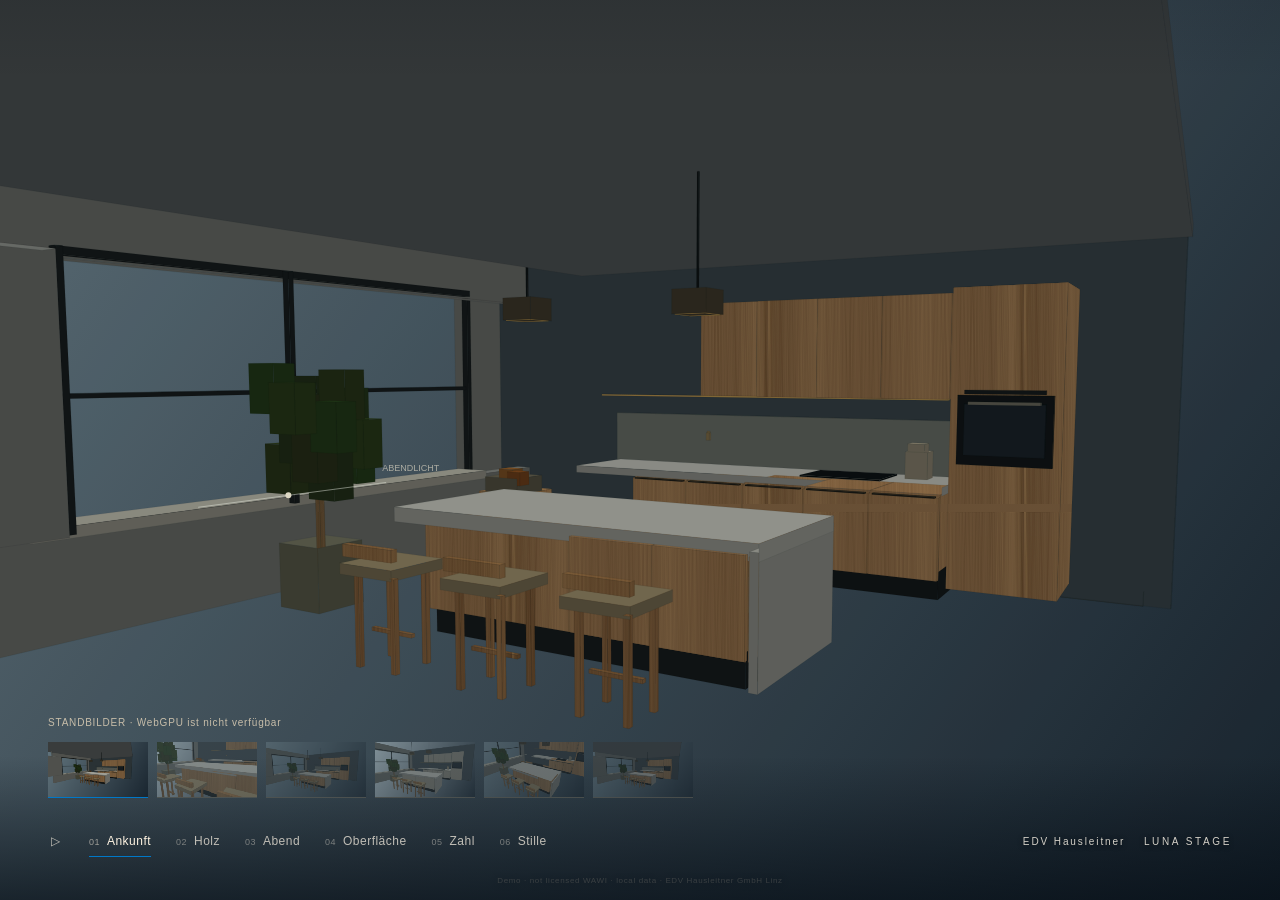
==== index.html @ 79fd46c8 "Publish exact standalone kitchen bytes at Pages root with QA evidence" ====
<!doctype html>
<html lang="de-AT">
<head>
<meta charset="utf-8"><meta name="viewport" content="width=device-width,initial-scale=1,viewport-fit=cover">
<meta name="theme-color" content="#101b25"><meta name="description" content="LUNA STAGE — Ihre Küche. Ihr Licht. Ein räumliches Verkaufserlebnis von EDV Hausleitner.">
<title>LUNA STAGE · Familie Berger</title>
<link rel="icon" href="data:image/svg+xml,%3Csvg xmlns='http://www.w3.org/2000/svg' viewBox='0 0 48 48'%3E%3Crect width='48' height='48' fill='%23101b25'/%3E%3Cpath d='M13 10v28h24' fill='none' stroke='%23e8d6b8' stroke-width='2'/%3E%3C/svg%3E">
<style>
:root{color-scheme:dark;--accent:#0078c8;--ink:#101b25;--chalk:#e9e1d3;--muted:#b7b2a8;--font:'Segoe UI',Helvetica,Arial,sans-serif}*{box-sizing:border-box}html,body{margin:0;width:100%;height:100%;overflow:hidden;background:var(--ink);color:var(--chalk);font-family:var(--font)}#room,#still,#inscriptions{position:absolute;inset:0;width:100%;height:100%;display:block}#room{opacity:0;transition:opacity .6s}body.gpu #room{opacity:1}body.gpu #still{visibility:hidden}#inscriptions{pointer-events:none}#room,#still{touch-action:none;cursor:grab}#room:active,#still:active{cursor:grabbing}button{font:inherit;color:inherit;border:0;background:none;cursor:pointer}button:focus-visible{outline:1px solid #65b6e8;outline-offset:6px}#rail{position:absolute;bottom:38px;left:48px;right:48px;height:42px;display:flex;align-items:center;justify-content:space-between;gap:28px;text-shadow:0 1px 5px #081018;z-index:4}#chapters{display:flex;align-items:center;gap:25px;height:42px}#chapters button{padding:9px 0;position:relative;font-size:12px;font-weight:400;letter-spacing:.04em;color:#c1beb6;white-space:nowrap;transition:color .4s,opacity .6s}#chapters button:hover,#chapters button[aria-current=true]{color:#fff4e2}#chapters button small{margin-right:7px;font-size:9px;opacity:.55;font-variant-numeric:tabular-nums}#chapters button::after{content:'';position:absolute;left:0;bottom:0;height:1px;width:100%;background:var(--accent);opacity:0;transform:scaleX(0);transform-origin:left;transition:opacity .4s}#chapters button[aria-current=true]::after{opacity:1;transform:scaleX(var(--progress,1))}#play{width:16px;margin-right:0}#brand{font-size:10px;letter-spacing:.19em;white-space:nowrap;font-weight:400;color:#d4d0c7}#brand strong{font-weight:500;letter-spacing:.26em;margin-left:14px}footer{position:absolute;bottom:15px;left:20px;right:20px;text-align:center;font-size:8px;letter-spacing:.08em;color:#c1b9ab;opacity:.58;pointer-events:none;text-shadow:0 1px 6px #101b25;transition:opacity .6s}body.stille #chapters,body.stille footer{opacity:0;pointer-events:none}body.stille #rail:hover #chapters,body.stille #chapters:focus-within{opacity:1;pointer-events:auto}#filmstrip{display:none;position:absolute;left:48px;bottom:102px;gap:9px;z-index:3}body.fallback #filmstrip{display:flex}#filmstrip button{width:100px;padding:0;opacity:.55;transition:opacity .3s}#filmstrip button:hover,#filmstrip button[aria-current=true]{opacity:1}#filmstrip canvas{display:block;width:100%;height:56px;border-bottom:1px solid #646257}#filmstrip button[aria-current=true] canvas{border-color:var(--accent)}#fallback-note{display:none;position:absolute;left:48px;bottom:172px;font-size:10px;color:#c7bda9;letter-spacing:.08em}body.fallback #fallback-note{display:block}body.stille #fallback-note,body.stille #filmstrip{display:none}.sr{position:absolute;width:1px;height:1px;overflow:hidden;clip-path:inset(50%);white-space:nowrap}#sun{appearance:none;position:absolute;z-index:3;background:transparent;transform-origin:0 50%;height:22px;width:150px;margin:0;opacity:.01;cursor:ew-resize}#sun:focus-visible{opacity:.9;outline:1px solid #79b8dc}#sun::-webkit-slider-runnable-track{height:1px;background:#a6b5bd}#sun::-webkit-slider-thumb{appearance:none;width:10px;height:10px;margin-top:-5px;border:1px solid #efeadb;border-radius:50%;background:#101b25}body.stille #sun,body.fallback #sun{display:none}#hint{position:absolute;bottom:94px;left:48px;font-size:10px;letter-spacing:.07em;opacity:0;transition:opacity .5s;pointer-events:none;color:#ded7ca;text-shadow:0 1px 5px #000}#hint.visible{opacity:.75}#vignette{position:absolute;inset:0;pointer-events:none;background:linear-gradient(0deg,rgba(5,13,21,.68),transparent 16%,transparent 91%,rgba(5,13,21,.1));z-index:2}body.stille #hint{display:none}@media(max-width:850px){#rail{left:18px;right:18px;bottom:36px;gap:12px;align-items:flex-end;height:64px;flex-wrap:wrap}#chapters{gap:15px;order:2;width:100%;justify-content:space-between;height:28px}#chapters button{font-size:10px}#chapters small{display:none}#brand{font-size:9px}footer{font-size:6px;bottom:9px}#hint{left:18px;bottom:112px}#filmstrip{left:18px;right:18px;bottom:114px;gap:5px}#filmstrip button{width:16%}#fallback-note{left:18px;bottom:184px}}@media(prefers-reduced-motion:reduce){*{transition:none!important}}
</style>
</head>
<body>
<canvas id="still" aria-hidden="true"></canvas>
<canvas id="room" role="img" aria-label="Begehbare Küche der Familie Berger, 3 600 mm Eiche natur. Berühren Sie eine Front zum Materialwechsel, die Arbeitsplatte für den Preis. Ziehen Sie zum Umsehen."></canvas>
<canvas id="inscriptions" aria-hidden="true"></canvas><div id="vignette"></div>
<label class="sr" for="sun">Tageslicht am Fenster: Morgen bis Abend</label><input id="sun" type="range" min="0" max="100" step="1" value="76" aria-label="Tageslicht am Fenster: Morgen bis Abend">
<div id="fallback-note">STANDBILDER · WebGPU ist nicht verfügbar</div><div id="filmstrip" aria-label="Kapitelfilm als Standbilder"></div>
<div id="hint" aria-hidden="true"></div>
<nav id="rail" aria-label="Küchenfilm, sechs Kapitel"><div id="chapters"><button id="play" aria-label="Film pausieren" title="Leertaste: Film abspielen oder pausieren">Ⅱ</button></div><div id="brand">EDV Hausleitner <strong>LUNA STAGE</strong></div></nav>
<footer>Demo · not licensed WAWI · local data · EDV Hausleitner GmbH Linz</footer>
<div class="sr" id="announcement" role="status" aria-live="polite"></div>
<script>
'use strict';
/* LUNA STAGE 1.0 — original, dependency-free room renderer. Internal dimensions: metres; displayed dimensions: mm. */
const $=id=>document.getElementById(id), clamp=(v,a=0,b=1)=>Math.max(a,Math.min(b,v)),mix=(a,b,t)=>a+(b-a)*t,smooth=t=>t*t*(3-2*t);
const V={add:(a,b)=>a.map((v,i)=>v+b[i]),sub:(a,b)=>a.map((v,i)=>v-b[i]),mul:(a,s)=>a.map(v=>v*s),dot:(a,b)=>a.reduce((s,v,i)=>s+v*b[i],0),cross:(a,b)=>[a[1]*b[2]-a[2]*b[1],a[2]*b[0]-a[0]*b[2],a[0]*b[1]-a[1]*b[0]],norm:a=>{let l=Math.hypot(...a)||1;return a.map(v=>v/l)},lerp:(a,b,t)=>a.map((v,i)=>mix(v,b[i],t))};
const Luna=window.Luna={theme:{accent:'#0078C8',navy:'#101b25',oak:'#a47d4f',chalk:'#e9e1d3'},gpu:{ready:false,backend:'Canvas2D',errors:[],frames:0,invalidate:()=>{}},cam:{},scene:{},hud:{},store:{key:'luna.stage.v1'}};
Luna.store.read=()=>{try{const o=JSON.parse(localStorage.getItem(Luna.store.key)||'null');return o&&o.version===1?{material:o.material===1?1:0,sun:Number.isFinite(o.sun)?clamp(o.sun):.76,price:o.price===true}:null}catch{return null}};
Luna.store.write=()=>{try{localStorage.setItem(Luna.store.key,JSON.stringify({version:1,material:Luna.scene.material,sun:Luna.scene.sun,price:Luna.scene.price}));return true}catch{return false}};
const saved=Luna.store.read();Object.assign(Luna.scene,{family:'Berger',runMM:3600,priceEUR:18740,vat:20,week:38,material:saved?.material||0,sun:saved?.sun??.76,price:saved?.price||false,ceo:false,objects:[]});
/* Primitive ABI: centre.xyz/type, half-extents.xyz/material, albedo.xyz/shadow. 0 box, 1 ellipsoid, 2 Y-cylinder. */
const O=Luna.scene.objects;function box(c,s,m=1,col=[1,1,1],shadow=1){O.push({c,s,m,col,type:0,shadow});return O.length-1}function ell(c,s,m,col){O.push({c,s,m,col,type:1,shadow:1})}function cyl(c,r,h,m,col=[1,1,1]){O.push({c,s:[r,h/2,r],m,col,type:2,shadow:1})}
// Materials: plaster 1, oak/variant 2, stone 3, charcoal 4, metal 5, emission 6, ceramic 7, fixed oak 8, city 9, fabric 10.
box([0,-.07,.7],[4.5,.07,5.2],8,[.72,.68,.57],0);
box([0,1.65,-2.86],[3.5,1.65,.07],1,[.28,.33,.35],0);
box([0,3.27,.0],[3.5,.06,4.5],1,[.38,.40,.40],0);
// Window wall, open light aperture. No transparent box covering the view.
box([-3.33,.40,.1],[.09,.40,3.1],1,[.52,.53,.50],0);box([-3.33,3.01,.1],[.09,.28,3.1],1,[.52,.53,.50],0);
box([-3.33,1.77,-2.5],[.09,1.02,.58],1,[.52,.53,.5],0);box([-3.33,1.77,3.1],[.09,1.02,.76],1,[.52,.53,.5],0);
box([-3.24,.82,.36],[.20,.042,2.33],3,[.70,.69,.63]);
for(const z of [-1.92,.39,2.33])box([-3.25,1.79,z],[.036,1.02,.026],4,[.12,.14,.14]);
for(const y of [.83,2.78])box([-3.25,y,.21],[.038,.03,2.15],4,[.12,.14,.14]);
box([-3.26,1.76,.22],[.028,.018,2.1],4,[.12,.14,.14]);
// Six 600 mm modules, the authoritative 3600 mm run.
box([0,.13,-2.39],[1.80,.12,.31],4,[.10,.12,.12]);
for(let i=0;i<6;i++){let x=-1.5+i*.6;box([x,.54,-2.44],[.298,.365,.36],2);box([x,.53,-2.058],[.296,.354,.022],2);box([x,.884,-2.046],[.266,.006,.026],4,[.16,.15,.12]);}
box([0,.944,-2.395],[1.837,.035,.425],3,[.70,.70,.66]);
box([0,1.24,-2.754],[1.83,.255,.017],3,[.52,.54,.50]);
// Upper cabinetry floats over the lit backsplash.
for(let i=0;i<6;i++)box([-1.5+i*.6,2.15,-2.56],[.296,.45,.225],2);
box([0,1.696,-2.38],[1.78,.006,.02],6,[1,.68,.31]);
// Oven tower and a recessed open niche.
box([2.30,1.37,-2.43],[.43,1.25,.38],2);box([2.30,1.46,-2.032],[.366,.285,.019],4,[.085,.105,.115]);
box([2.30,1.465,-2.009],[.309,.21,.006],5,[.13,.17,.20]);box([2.30,1.68,-1.99],[.275,.012,.021],5,[.52,.51,.44]);
box([2.30,1.77,-2.006],[.31,.016,.009],4,[.11,.13,.13]);
// Fridge tower on the left, visually integrated with the oak run.
box([-2.28,1.36,-2.46],[.43,1.24,.37],2);box([-2.28,.71,-2.072],[.421,.56,.022],2);box([-2.28,1.96,-2.072],[.421,.679,.022],2);
// Island, warm oak below a pale monolithic stone slab.
box([.12,.13,.42],[1.25,.115,.43],4,[.11,.13,.13]);box([.12,.515,.42],[1.28,.32,.465],2);
for(let i=0;i<4;i++)box([-.84+i*.64,.53,.91],[.316,.322,.016],2);
box([.12,.906,.46],[1.43,.053,.62],3,[.73,.73,.69]);
// Slab waterfall on the visible right end.
box([1.521,.495,.46],[.029,.412,.62],3,[.69,.69,.65]);
// Sink inset: dark bowl, thin rim, four sloped-looking inset strips.
box([-.55,.984,-2.40],[.33,.008,.21],5,[.24,.29,.29]);box([-.55,.995,-2.39],[.292,.009,.17],4,[.05,.08,.08]);
// Brushed brass tap, spout and a small mixer.
cyl([-.53,1.16,-2.68],.016,.36,5,[.63,.53,.34]);box([-.53,1.335,-2.53],[.017,.017,.15],5,[.64,.54,.35]);cyl([-.53,1.299,-2.375],.017,.073,5,[.64,.54,.35]);cyl([-.30,1.023,-2.67],.023,.085,5,[.62,.53,.35]);
// Black induction hob with four circles visible in the stone material shader.
box([.89,.988,-2.42],[.37,.007,.27],4,[.045,.06,.062]);
// Quiet countertop composition, leaving the island inscription area clear.
cyl([-.93,.987,.16],.20,.045,8,[.7,.5,.3]);ell([-.94,1.054,.17],[.156,.067,.156],7,[.41,.39,.31]);
ell([-.98,1.112,.155],[.067,.063,.063],7,[.62,.39,.16]);ell([-.88,1.108,.19],[.060,.052,.058],7,[.55,.31,.12]);
cyl([1.51,1.11,-2.49],.097,.24,7,[.66,.62,.52]);cyl([1.50,1.259,-2.49],.074,.08,7,[.66,.62,.52]);
// Cookbooks and a ceramic cup on rear worktop.
box([-1.45,1.004,-2.5],[.145,.017,.12],1,[.60,.48,.32]);box([-1.43,1.035,-2.5],[.135,.014,.11],1,[.24,.33,.30]);cyl([-1.47,1.11,-2.5],.055,.12,7,[.72,.70,.62]);
// Pendant cylinders, warm apertures, hairline suspensions.
for(const x of [-.62,.79]){cyl([x,2.83,.39],.006,.80,4,[.08,.10,.1]);cyl([x,2.39,.39],.126,.16,5,[.31,.27,.20]);cyl([x,2.308,.39],.111,.005,6,[1,.76,.40]);}
// Three stools: slim legs, oak foot ring approximated by crossbars and woven seats.
for(const x of [-.85,.02,.9]){for(const dx of [-.16,.16])for(const dz of [-.14,.14])box([x+dx,.31,1.56+dz],[.019,.31,.019],8,[.46,.30,.15]);box([x,.22,1.56],[.18,.012,.016],8,[.46,.30,.15]);cyl([x,.66,1.56],.23,.07,10,[.57,.51,.38]);box([x,.78,1.75],[.218,.04,.025],8,[.55,.38,.20]);}
// Leafy olive tree by the window, modelled geometry rather than an image.
cyl([-2.55,.27,.70],.23,.53,7,[.42,.42,.34]);cyl([-2.55,1.00,.70],.024,1.36,8,[.32,.23,.12]);
for(let i=0;i<15;i++){const a=i*2.4,r=.14+(i%3)*.10,y=1.1+i*.05;ell([-2.55+Math.cos(a)*r,y,.70+Math.sin(a)*r],[.15,.20,.10],7,[.17+(i%2)*.03,.23+(i%3)*.025,.11]);}
// Small skirting line makes the wall contact explicit.
box([0,.062,-2.766],[3.30,.06,.012],1,[.25,.28,.28]);
Luna.scene.bounds=()=>({runMM:3600,modules:6,moduleMM:600,objects:O.length});
Luna.cam.chapters=[
{name:'Ankunft',eye:[3.7,1.92,5.95],to:[-.25,1.30,-.60],end:[3.05,1.80,4.85],sun:.52,fov:51},
{name:'Holz',eye:[1.00,1.26,2.48],to:[-.46,.72,.25],end:[.62,1.17,2.02],sun:.06,fov:45},
{name:'Abend',eye:[3.12,1.94,4.8],to:[-.23,1.27,-.48],end:[2.88,1.87,4.5],sun:.94,fov:51},
{name:'Oberfläche',eye:[2.50,1.74,3.80],to:[.0,1.10,-.48],end:[2.16,1.73,3.63],sun:.30,fov:51},
{name:'Zahl',eye:[2.32,2.65,3.5],to:[.12,.91,.38],end:[2.03,2.45,3.21],sun:.72,fov:43},
{name:'Stille',eye:[3.4,2.03,5.48],to:[-.30,1.32,-.52],end:[3.4,2.03,5.48],sun:.84,fov:53}
];
Object.assign(Luna.cam,{chapter:0,time:0,duration:48,playing:!matchMedia('(prefers-reduced-motion: reduce)').matches,eye:[3.7,1.92,5.95],to:[-.25,1.30,-.60],fov:51,manual:false,transition:null});
const params=new URLSearchParams(location.search),forcedFallback=params.get('backend')==='canvas2d';
const cs=Luna.cam.chapters;
for(let i=0;i<6;i++){const b=document.createElement('button');b.innerHTML='<small>0'+(i+1)+'</small>'+cs[i].name;b.dataset.chapter=i;b.setAttribute('aria-label','Kapitel '+(i+1)+': '+cs[i].name);b.onclick=()=>Luna.cam.goto(i);$('chapters').append(b);const fb=document.createElement('button');fb.setAttribute('aria-label','Standbild '+cs[i].name);fb.innerHTML='<canvas width="240" height="135"></canvas>';fb.onclick=()=>Luna.cam.goto(i,false);$('filmstrip').append(fb)}
const controls=[...document.querySelectorAll('[data-chapter]')];
Luna.hud.announce=t=>{$('announcement').textContent=t};let hintTimer;
Luna.hud.hint=t=>{$('hint').textContent=t;$('hint').classList.add('visible');clearTimeout(hintTimer);hintTimer=setTimeout(()=>$('hint').classList.remove('visible'),3600)};
Luna.cam.apply=(i,phase=0)=>{const c=cs[i];Luna.cam.eye=V.lerp(c.eye,c.end,smooth(clamp(phase)));Luna.cam.to=[...c.to];Luna.cam.fov=c.fov;Luna.scene.sun=c.sun;Luna.scene.price=i===4;Luna.scene.material=i===3&&phase>.20&&phase<.84?1:0};
Luna.cam.goto=(i,animate=true)=>{i=clamp(Math.floor(i),0,5);let old={eye:[...Luna.cam.eye],to:[...Luna.cam.to],fov:Luna.cam.fov,sun:Luna.scene.sun};Luna.cam.chapter=i;Luna.cam.time=i*8;Luna.cam.manual=false;Luna.cam.playing=false;Luna.cam.apply(i,i===3?.50:.20);if(animate&&Luna.gpu.ready&&!matchMedia('(prefers-reduced-motion: reduce)').matches)Luna.cam.transition={old,start:performance.now()};else Luna.cam.transition=null;Luna.hud.sync();Luna.gpu.invalidate();Luna.hud.announce(cs[i].name)};
Luna.cam.seek=(seconds)=>{Luna.cam.time=clamp(seconds,0,48);let i=Math.min(5,Math.floor(Luna.cam.time/8));Luna.cam.chapter=i;Luna.cam.playing=false;Luna.cam.manual=false;Luna.cam.transition=null;Luna.cam.apply(i,(Luna.cam.time-i*8)/8);Luna.hud.sync();Luna.gpu.invalidate()};
Luna.hud.sync=()=>{const i=Luna.cam.chapter;document.body.classList.toggle('stille',i===5&&!Luna.scene.ceo);controls.forEach((b,j)=>{b.setAttribute('aria-current',String(j===i));b.style.setProperty('--progress',Luna.cam.playing?clamp((Luna.cam.time-i*8)/8):1)});[...$('filmstrip').children].forEach((b,j)=>b.setAttribute('aria-current',String(i===j)));$('play').textContent=Luna.cam.playing?'Ⅱ':'▷';$('play').setAttribute('aria-label',Luna.cam.playing?'Film pausieren':'Film abspielen');$('sun').value=Math.round(Luna.scene.sun*100)};
Luna.cam.toggle=()=>{if(Luna.cam.time>=47.9){Luna.cam.time=0;Luna.cam.chapter=0}Luna.cam.manual=false;Luna.cam.playing=!Luna.cam.playing;Luna.hud.sync();Luna.gpu.invalidate()};$('play').onclick=Luna.cam.toggle;
Luna.cam.basis=()=>{const f=V.norm(V.sub(Luna.cam.to,Luna.cam.eye)),r=V.norm(V.cross(f,[0,1,0])),u=V.cross(r,f);return {f,r,u,tan:Math.tan(Luna.cam.fov*Math.PI/360)}};
Luna.cam.project=(p,w=innerWidth,h=innerHeight)=>{const b=Luna.cam.basis(),d=V.sub(p,Luna.cam.eye),z=V.dot(d,b.f);return {x:w/2+V.dot(d,b.r)/z/b.tan*h/2,y:h/2-V.dot(d,b.u)/z/b.tan*h/2,z}};
Luna.cam.ray=(x,y)=>{const b=Luna.cam.basis();return V.norm(V.add(b.f,V.add(V.mul(b.r,(x/innerWidth*2-1)*(innerWidth/innerHeight)*b.tan),V.mul(b.u,(1-y/innerHeight*2)*b.tan))))};
function hitBox(ro,rd,o){let lo=-Infinity,hi=Infinity;for(let j=0;j<3;j++){if(Math.abs(rd[j])<1e-8){if(Math.abs(ro[j]-o.c[j])>o.s[j])return Infinity;continue}let a=(o.c[j]-o.s[j]-ro[j])/rd[j],b=(o.c[j]+o.s[j]-ro[j])/rd[j];lo=Math.max(lo,Math.min(a,b));hi=Math.min(hi,Math.max(a,b))}return hi>=Math.max(lo,0)?(lo>.001?lo:hi):Infinity}
Luna.scene.pick=(x,y)=>{const ro=Luna.cam.eye,rd=Luna.cam.ray(x,y);let t=Infinity,id=-1;O.forEach((o,i)=>{const d=hitBox(ro,rd,o);if(d<t){t=d;id=i}});return {id,t,point:V.add(ro,V.mul(rd,t)),object:O[id]}};
Luna.scene.cycle=()=>{Luna.cam.playing=false;Luna.cam.manual=true;Luna.scene.material=1-Luna.scene.material;Luna.store.write();Luna.hud.announce(Luna.scene.material?'Sandlack, seidenmatt':'Eiche natur');Luna.hud.sync();Luna.gpu.invalidate()};
Luna.scene.togglePrice=()=>{Luna.cam.playing=false;Luna.cam.manual=true;Luna.scene.price=!Luna.scene.price;Luna.hud.sync();Luna.store.write();Luna.gpu.invalidate();Luna.hud.announce(Luna.scene.price?'18.740 Euro inklusive 20 Prozent Umsatzsteuer. Montage Kalenderwoche 38.':'Preis ausgeblendet')};
/* Canvas2D fallback: a static architectural projection from exactly the same geometry. No fake GPU claim. */
let woodPattern=null;function makeWood(){let c=document.createElement('canvas');c.width=256;c.height=512;let g=c.getContext('2d');g.fillStyle='#9b7a54';g.fillRect(0,0,256,512);for(let i=0;i<540;i++){let x=(Math.sin(i*721.37)*.5+.5)*256;g.strokeStyle=i%3?'rgba(56,32,12,.14)':'rgba(228,190,129,.18)';g.lineWidth=i%5===0?1.4:.45;g.beginPath();g.moveTo(x,0);for(let y=0;y<=512;y+=24)g.lineTo(x+Math.sin(y/75+i)*2.2,y);g.stroke()}woodPattern=c;return c}
makeWood();
Luna.gpu.drawStill=(canvas,chapter=Luna.cam.chapter,thumb=false)=>{const g=canvas.getContext('2d'),w=canvas.width,h=canvas.height,old={eye:Luna.cam.eye,to:Luna.cam.to,fov:Luna.cam.fov};if(thumb){Luna.cam.eye=cs[chapter].eye;Luna.cam.to=cs[chapter].to;Luna.cam.fov=cs[chapter].fov}const evening=cs[chapter].sun,m=chapter===3?1:Luna.scene.material;let bg=g.createLinearGradient(0,0,w,h);bg.addColorStop(0,evening>.5?'#647780':'#bacad0');bg.addColorStop(1,'#1a2630');g.fillStyle=bg;g.fillRect(0,0,w,h);const faces=[];for(const o of O){let s=o.s,c=o.c;const vertices=[[-1,-1,-1],[1,-1,-1],[1,1,-1],[-1,1,-1],[-1,-1,1],[1,-1,1],[1,1,1],[-1,1,1]].map(p=>V.add(c,p.map((v,j)=>v*s[j])));for(const [ids,n] of [[[4,5,6,7],[0,0,1]],[[1,0,3,2],[0,0,-1]],[[0,4,7,3],[-1,0,0]],[[5,1,2,6],[1,0,0]],[[7,6,2,3],[0,1,0]],[[0,1,5,4],[0,-1,0]]]){const p=ids.map(i=>Luna.cam.project(vertices[i],w,h));if(p.some(v=>v.z<.1))continue;if(V.dot(n,V.sub(Luna.cam.eye,c))<0)continue;faces.push({p,d:p.reduce((s,v)=>s+v.z,0)/4,o,n})}}faces.sort((a,b)=>b.d-a.d);for(const f of faces){const {o,n,p}=f;let col=o.col,wood=o.m===8||(o.m===2&&!m);if(o.m===2)col=m?[.72,.70,.63]:[.62,.45,.28];if(o.m===3)col=o.col;if(o.m===6)col=[1,.78,.40];let k=(n[1]>.5?1:n[0]<-.5?.88:.69)*(1-evening*.27);g.beginPath();p.forEach((v,i)=>i?g.lineTo(v.x,v.y):g.moveTo(v.x,v.y));g.closePath();g.fillStyle='rgb('+col.map(v=>Math.round(clamp(v*k)*255)).join(',')+')';g.fill();if(wood){g.save();g.clip();g.globalAlpha=.36;g.fillStyle=g.createPattern(woodPattern,'repeat');g.fillRect(0,0,w,h);g.restore()}g.strokeStyle='rgba(9,17,21,.15)';g.lineWidth=.45;g.stroke()}if(!thumb){g.fillStyle='rgba(7,15,24,.10)';g.fillRect(0,0,w,h)}Luna.cam.eye=old.eye;Luna.cam.to=old.to;Luna.cam.fov=old.fov};
function sizeStill(){let c=$('still');c.width=Math.min(1920,innerWidth*devicePixelRatio);c.height=Math.min(1080,innerHeight*devicePixelRatio);Luna.gpu.drawStill(c)}
Luna.cam.apply(0);if(params.has('chapter'))Luna.cam.goto(clamp(Number(params.get('chapter'))-1,0,5),false);if(params.has('paused'))Luna.cam.playing=false;if(forcedFallback)Luna.cam.playing=false;
sizeStill();Luna.gpu.firstImageMS=performance.now();requestAnimationFrame(()=>{Luna.gpu.firstPaintMS=performance.now()});
/* A glyph texture is sampled in world coordinates by WGSL, so inscriptions receive room lighting and perspective. */
const atlas=document.createElement('canvas');atlas.width=2048;atlas.height=1024;const ag=atlas.getContext('2d');
function drawAtlas(){ag.clearRect(0,0,2048,1024);ag.fillStyle='#fff';ag.font='400 22px Segoe UI, Arial';ag.letterSpacing='5px';ag.fillText('F A M I L I E   B E R G E R',90,98);ag.font='300 158px Segoe UI, Arial';ag.fillText('18.740 €',80,278);ag.letterSpacing='0px';ag.font='400 34px Segoe UI, Arial';ag.fillText('inkl. 20 % USt · Montage KW38',90,357);ag.fillStyle='#999';ag.fillRect(90,401,1370,2);ag.font='400 24px Segoe UI, Arial';ag.fillText('E I N   R A U M .   I H R   Z U H A U S E .',90,456);ag.fillStyle='#fff';ag.font='300 66px Segoe UI, Arial';ag.fillText('31 %',90,686);ag.font='400 25px Segoe UI, Arial';ag.fillText('Marge · intern',90,734);ag.font='400 37px Segoe UI, Arial';ag.fillText('F A M I L I E   B E R G E R',80,881);ag.font='400 24px Segoe UI, Arial';ag.fillText('EICHE NATUR  /  3 600 mm',80,932)}drawAtlas();
const shader=`
struct Params {eye:vec4f, forward:vec4f, right:vec4f, up:vec4f, view:vec4f, state:vec4f};
struct Obj {centre:vec4f, size:vec4f, col:vec4f};
struct Hit {t:f32, id:i32, normal:vec3f};
@group(0) @binding(0) var<uniform> u:Params;
@group(0) @binding(1) var<storage,read> objects:array<Obj>;
@group(0) @binding(2) var lettering:texture_2d<f32>;
@group(0) @binding(3) var letterSampler:sampler;
@vertex fn vs(@builtin(vertex_index) i:u32)->@builtin(position) vec4f {var p=array<vec2f,3>(vec2f(-1,-1),vec2f(3,-1),vec2f(-1,3));return vec4f(p[i],0,1);}
fn hash(p:vec3f)->f32 {return fract(sin(dot(p,vec3f(127.1,311.7,74.7)))*43758.5453);}
fn noise(p:vec3f)->f32{let i=floor(p);let f=fract(p);let a=f*f*(3.-2.*f);return mix(mix(mix(hash(i),hash(i+vec3f(1,0,0)),a.x),mix(hash(i+vec3f(0,1,0)),hash(i+vec3f(1,1,0)),a.x),a.y),mix(mix(hash(i+vec3f(0,0,1)),hash(i+vec3f(1,0,1)),a.x),mix(hash(i+vec3f(0,1,1)),hash(i+vec3f(1,1,1)),a.x),a.y),a.z);}
fn intersect(ro:vec3f,rd:vec3f,o:Obj)->vec4f {let c=o.centre.xyz;let s=o.size.xyz;let p=ro-c;let kind=i32(o.centre.w);
if(kind==1){let q=p/s;let d=rd/s;let a=dot(d,d);let b=dot(q,d);let cc=dot(q,q)-1.;let dis=b*b-a*cc;if(dis<0.){return vec4f(1e5,0,0,0);}let t=(-b-sqrt(dis))/a;if(t<.0005){return vec4f(1e5,0,0,0);}return vec4f(t,normalize((p+rd*t)/(s*s)));}
if(kind==2){let a=dot(rd.xz,rd.xz);let b=dot(p.xz,rd.xz);let cc=dot(p.xz,p.xz)-s.x*s.x;let h=b*b-a*cc;var t=1e5;var n=vec3f(0,1,0);if(h>=0.&&a>.00001){let tt=(-b-sqrt(h))/a;let y=p.y+tt*rd.y;if(tt>.0005&&abs(y)<s.y){t=tt;n=normalize(vec3f(p.x+tt*rd.x,0,p.z+tt*rd.z));}}if(abs(rd.y)>.00001){let tt=(select(-s.y,s.y,rd.y<0.)-p.y)/rd.y;let q=p.xz+tt*rd.xz;if(tt>.0005&&tt<t&&dot(q,q)<s.x*s.x){t=tt;n=vec3f(0,select(-1.,1.,rd.y<0.),0);}}return vec4f(t,n);}
let inv=1./(rd+vec3f(.0000001));let a=(-s-p)*inv;let b=(s-p)*inv;let near=min(a,b);let far=max(a,b);let tn=max(max(near.x,near.y),near.z);let tf=min(min(far.x,far.y),far.z);if(tf<max(tn,.0005)){return vec4f(1e5,0,0,0);}var t=tn;if(t<.0005){t=tf;}let q=(p+rd*t)/s;var n=vec3f(0,0,sign(q.z));if(abs(q.x)>abs(q.z)&&abs(q.x)>abs(q.y)){n=vec3f(sign(q.x),0,0);}else if(abs(q.y)>abs(q.z)){n=vec3f(0,sign(q.y),0);}return vec4f(t,n);}
fn trace(ro:vec3f,rd:vec3f,limit:f32,shadows:bool)->Hit{var hit=Hit(limit,-1,vec3f(0));for(var i=0u;i<arrayLength(&objects);i++){let o=objects[i];if(shadows&&o.col.w<.5){continue;}let h=intersect(ro,rd,o);if(h.x<hit.t){hit=Hit(h.x,i32(i),h.yzw);}}return hit;}
fn sky(rd:vec3f)->vec3f{let day=u.view.z;let y=clamp(rd.y*.7+.43,0.,1.);var c=mix(mix(vec3f(.91,.79,.58),vec3f(.34,.57,.73),y),mix(vec3f(.27,.34,.43),vec3f(.035,.10,.19),y),day);if(rd.y<.07){let k=floor(atan2(rd.z,rd.x)*25.);let height=.025+hash(vec3f(k,2,3))*.11;let building=step(rd.y,height);c=mix(c,mix(vec3f(.30,.37,.39),vec3f(.048,.084,.12),day),building*.84);let wx=fract(atan2(rd.z,rd.x)*230.);let wy=fract(rd.y*390.);let lit=step(.81,hash(vec3f(floor(atan2(rd.z,rd.x)*230.),floor(rd.y*390.),7)));c+=vec3f(.69,.47,.22)*lit*step(.26,wx)*step(wx,.58)*step(.3,wy)*step(wy,.64)*building*day*.9;}return c;}
fn wood(p:vec3f,n:vec3f,mat:i32)->vec3f{var uv=vec2f(p.x,p.y);if(abs(n.x)>.5){uv=vec2f(p.z,p.y);}if(n.y>.5){uv=vec2f(p.x,p.z);if(mat==8){uv=vec2f(p.z,p.x);}}let board=floor(uv.x/.19);let offset=hash(vec3f(board,f32(mat),1));let x=uv.x*69.+offset*7.;let y=uv.y;let warp=noise(vec3f(uv.x*3.,y*.85,offset))*4.6+sin(y*2.1+offset*9.)*.6;let grain=sin((x+warp)*5.7)*.5+.5;let fine=pow(max(0.,sin((x+warp)*31.)),14.);let pore=noise(vec3f(uv.x*650.,y*14.,offset));let ring=pow(grain,9.);let knot=sin(length(vec2f((uv.x-(board*.19+.095))*45.,(y-.4-offset)*4.))*19.);var c=mix(vec3f(.27,.151,.066),vec3f(.59,.401,.203),.64+offset*.17);c*=.88+.14*grain-.10*ring-.09*fine+.075*pore+.028*knot;if(mat==8){c*=1.13;let seam=smoothstep(.0,.008,min(fract(uv.x/.19),1.-fract(uv.x/.19)));c*=.82+.18*seam;}return c;}
fn baseColor(p:vec3f,n:vec3f,id:i32)->vec3f {let o=objects[id];let m=i32(o.size.w);var c=o.col.xyz;if(m==2){c=mix(wood(p,n,m),vec3f(.65,.615,.532),u.view.w);}if(m==8){c=wood(p,n,m)*o.col.xyz*1.8;}if(m==1){c*=.94+.09*noise(p*19.)+.026*noise(p*170.);}if(m==3){let v=noise(p*3.6)+noise(p*11.)*.28;let veins=pow(abs(sin(p.x*3.+p.z*3.2+v*5.)),24.);c*=.87+.095*noise(p*95.)+.07*v-.068*veins;}if(m==10){let weave=sin(p.x*510.)*sin(p.z*510.);c*=.88+.10*weave;}return c;}
fn glyph(uv:vec2f)->f32{if(any(uv<vec2f(0))||any(uv>vec2f(1))){return 0.;}return textureSampleLevel(lettering,letterSampler,uv,0.).a;}
fn inscription(p:vec3f,n:vec3f,c:vec3f)->vec3f{var col=c;if(n.y>.9&&abs(p.y-.959)<.008&&p.x>-.76&&p.x<1.39&&p.z>-.0&&p.z<1.03){let uv=vec2f((p.x+.76)/2.15,(p.z+.005)/1.05*.77);var a=glyph(uv);if(uv.y<.52){a*=u.state.x;}else{a*=u.state.y;}let edge=glyph(uv+vec2f(.00065,.001))*select(u.state.x,u.state.y,uv.y>.52);col=mix(col,col*.17,a*.88);col+=vec3f(.18,.16,.12)*max(0.,edge-a);}
if(n.z>.9&&abs(p.z-.926)<.009&&abs(p.x)<1.23&&p.y>.32&&p.y<.77&&u.state.z<.5){let uv=vec2f((p.x+1.13)/2.8, .81+(.75-p.y)*.31);let a=glyph(uv);col=mix(col,col*.42,a*.55);}return col;}
fn visibility(p:vec3f,n:vec3f,l:vec3f,d:f32)->f32 {return select(0.,1.,trace(p+n*.002,l,d,true).id<0);}
fn lighting(p:vec3f,n:vec3f,rd:vec3f,id:i32)->vec3f{let o=objects[id];let m=i32(o.size.w);let day=u.view.z;var base=inscription(p,n,baseColor(p,n,id));if(m==6){return o.col.xyz*(1.+day*2.4);}let wallContact=1.-.23*exp(-max(0.,p.y)*5.);let amb=mix(vec3f(.38,.42,.44),vec3f(.10,.145,.205),day);let up=.66+.34*max(n.y,0.);var col=base*amb*up*wallContact;
// Large window: broad, directional diffuse light and geometrically tested contacts.
let window=vec3f(-3.15,2.15,.55);let wv=window-p;let wl=normalize(wv);let wn=max(dot(n,wl),0.);let wvis=visibility(p,n,wl,length(wv));let win=mix(vec3f(1.28,1.29,1.22),vec3f(.32,.46,.64),day);col+=base*win*wn*wvis*.70;
// The moving sun is admitted only through the physical window aperture.
let sl=normalize(vec3f(-1.,mix(.79,.21,day),mix(-.32,.20,day)));let t=(-3.28-p.x)/sl.x;let wp=p+sl*t;let aperture=select(0.,1.,wp.y>.86&&wp.y<2.76&&wp.z> -1.9&&wp.z<2.30);let sv=visibility(p,n,sl,15.);col+=base*vec3f(1.8,1.55,1.16)*max(dot(n,sl),0.)*sv*aperture*(1.-day)*1.65;
// Warm 2700 K pendant pools: shadow rays give contact shadows on the slab.
for(var j=0;j<2;j++){let lp=vec3f(select(-.62,.79,j==1),2.27,.39);let d=lp-p;let dist=length(d);let ld=d/dist;let nl=max(0.,dot(n,ld));let cone=pow(max(0.,ld.y),.30);let lv=visibility(p,n,ld,dist-.025);let power=mix(.16,1.25,day);col+=base*vec3f(1.,.67,.34)*nl*lv*cone*power/(.55+dist*dist*.44);let h=normalize(ld-rd);let spec=pow(max(0.,dot(n,h)),select(45.,145.,m==5));col+=vec3f(1.,.78,.48)*spec*lv*power*select(.03,.6,m==5||m==4);}
// Strip illumination, with vertical falloff and dark countertop contact.
if(p.z< -1.86&&abs(p.x)<1.88&&p.y<1.70&&p.y>.88){let ld=normalize(vec3f(0.,1.696-p.y,-2.35-p.z));let light=exp(-length(vec2f(p.y-1.69,p.z+2.38))*1.5);col+=base*vec3f(1.0,.65,.32)*light*(.24+day*.9)*max(.28,dot(n,ld));}
// Recess AO: analytically darken points close to other solid bounds. Distance-bounded and stable.
var ao=1.;if(m!=6){for(var i=0u;i<arrayLength(&objects);i++){if(i==u32(id)||objects[i].col.w<.5){continue;}let ob=objects[i];let q=abs(p+n*.03-ob.centre.xyz)-ob.size.xyz;let dd=length(max(q,vec3f(0.)));if(dd<.12){let align=max(.0,dot(n,normalize(ob.centre.xyz-p)));ao*=1.-exp(-dd*36.)*align*.23;}}}col*=max(.40,ao);
if(m==3||m==5||m==4){let rr=reflect(rd,n);let rh=trace(p+n*.004,rr,18.,false);var reflected=sky(rr);if(rh.id>=0){reflected=baseColor(p+n*.004+rr*rh.t,rh.normal,rh.id)*mix(vec3f(.4,.43,.44),vec3f(.20,.25,.30),day);if(i32(objects[rh.id].size.w)==6){reflected=objects[rh.id].col.xyz*1.9;}}let fres=pow(1.-max(0.,dot(n,-rd)),5.);let reflectivity=select(.055,.4,m==5);col=mix(col,reflected,clamp(reflectivity+fres*.38,0.,.70));}
// Induction marks are restrained rings, not UI controls.
if(m==4&&n.y>.8&&p.y>.99&&p.z< -2.14&&p.x>.5&&p.x<1.3){for(var j=0;j<4;j++){let cc=vec2f(.71+f32(j%2)*.36,-2.57+f32(j/2)*.29);let r=abs(length(p.xz-cc)-.10);col+=vec3f(.055)*exp(-r*900.);}}
return col;}
fn tonemap(x:vec3f)->vec3f {let a=x*(2.51*x+.03);let b=x*(2.43*x+.59)+.14;return pow(clamp(a/b,vec3f(0),vec3f(1)),vec3f(1./2.2));}
@fragment fn fs(@builtin(position) pixel:vec4f)->@location(0) vec4f {let uv=(pixel.xy/u.view.xy)*2.-1.;let rd=normalize(u.forward.xyz+u.right.xyz*uv.x*u.eye.w+u.up.xyz*(-uv.y)*u.forward.w);let hit=trace(u.eye.xyz,rd,80.,false);var col=sky(rd);if(hit.id>=0){let p=u.eye.xyz+rd*hit.t;col=lighting(p,hit.normal,rd,hit.id);col=mix(col,sky(rd)*.35,1.-exp(-hit.t*.0025));}col=tonemap(col*1.22);let vign=1.-.115*dot(uv,uv);col*=vign;col+=(hash(vec3f(pixel.xy,u.state.w))-.5)/450.;return vec4f(col,1.);}
`;
let device,context,pipeline,uniform,bindGroup,dirty=true,lastFrame=0,raf=0,settleAt=0;
Luna.gpu.invalidate=()=>{dirty=true;settleAt=performance.now();if(!Luna.gpu.ready){Luna.gpu.drawStill($('still'));Luna.hud.draw()}if(!raf)raf=requestAnimationFrame(tick)};
Luna.gpu.render=(width,height)=>{if(!Luna.gpu.ready)return;let c=$('room');if(width&&height){c.width=width;c.height=height}else{const moving=Luna.cam.playing||!!Luna.cam.transition||performance.now()-settleAt<130;let scale=moving?.68:Math.min(devicePixelRatio,1.25);const maxW=moving?1280:1920;const ratio=Math.min(scale,maxW/innerWidth);c.width=Math.max(1,Math.round(innerWidth*ratio));c.height=Math.max(1,Math.round(innerHeight*ratio))}let b=Luna.cam.basis(),s=Luna.scene;const values=new Float32Array([...Luna.cam.eye,b.tan*c.width/c.height,...b.f,b.tan,...b.r,0,...b.u,0,c.width,c.height,s.sun,s.material,s.price?1:0,s.ceo?1:0,Luna.cam.chapter===5?1:0,0]);device.queue.writeBuffer(uniform,0,values);const enc=device.createCommandEncoder(),pass=enc.beginRenderPass({colorAttachments:[{view:context.getCurrentTexture().createView(),clearValue:{r:.06,g:.1,b:.14,a:1},loadOp:'clear',storeOp:'store'}]});pass.setPipeline(pipeline);pass.setBindGroup(0,bindGroup);pass.draw(3);pass.end();device.queue.submit([enc.finish()]);Luna.gpu.frames++;};
Luna.gpu.init=async()=>{if(forcedFallback)throw new Error('Canvas2D explicitly selected');if(!navigator.gpu)throw new Error('WebGPU unavailable');const adapter=await navigator.gpu.requestAdapter({powerPreference:'high-performance'});if(!adapter)throw new Error('No WebGPU adapter');device=await adapter.requestDevice();Luna.gpu.adapter={vendor:adapter.info?.vendor,architecture:adapter.info?.architecture,device:adapter.info?.device,description:adapter.info?.description};device.addEventListener('uncapturederror',e=>{Luna.gpu.errors.push(e.error.message);console.error(e.error.message)});device.lost.then(info=>{Luna.gpu.errors.push(info.message);Luna.gpu.fallback('WebGPU-Verbindung unterbrochen')});context=$('room').getContext('webgpu');const format=navigator.gpu.getPreferredCanvasFormat();context.configure({device,format,alphaMode:'opaque'});const module=device.createShaderModule({code:shader});const info=await module.getCompilationInfo();const errs=info.messages.filter(m=>m.type==='error');if(errs.length)throw new Error(errs.map(e=>e.message+' at '+e.lineNum).join('\n'));pipeline=await device.createRenderPipelineAsync({layout:'auto',vertex:{module,entryPoint:'vs'},fragment:{module,entryPoint:'fs',targets:[{format}]},primitive:{topology:'triangle-list'}});uniform=device.createBuffer({size:96,usage:GPUBufferUsage.UNIFORM|GPUBufferUsage.COPY_DST});const data=new Float32Array(O.flatMap(o=>[...o.c,o.type,...o.s,o.m,...o.col,o.shadow]));const objects=device.createBuffer({size:data.byteLength,usage:GPUBufferUsage.STORAGE|GPUBufferUsage.COPY_DST});device.queue.writeBuffer(objects,0,data);const tex=device.createTexture({size:[2048,1024],format:'rgba8unorm',usage:GPUTextureUsage.TEXTURE_BINDING|GPUTextureUsage.COPY_DST|GPUTextureUsage.RENDER_ATTACHMENT});device.queue.copyExternalImageToTexture({source:atlas},{texture:tex},[2048,1024]);bindGroup=device.createBindGroup({layout:pipeline.getBindGroupLayout(0),entries:[{binding:0,resource:{buffer:uniform}},{binding:1,resource:{buffer:objects}},{binding:2,resource:tex.createView()},{binding:3,resource:device.createSampler({magFilter:'linear',minFilter:'linear'})}]});Luna.gpu.ready=true;Luna.gpu.backend='WebGPU';Luna.gpu.render();await device.queue.onSubmittedWorkDone();Luna.gpu.firstGPUMS=performance.now();document.body.classList.add('gpu');Luna.gpu.invalidate()};
Luna.gpu.fallback=reason=>{Luna.gpu.ready=false;Luna.gpu.backend='Canvas2D';Luna.gpu.reason=reason;Luna.cam.playing=false;document.body.classList.remove('gpu');document.body.classList.add('fallback');for(let i=0;i<6;i++)Luna.gpu.drawStill($('filmstrip').children[i].querySelector('canvas'),i,true);Luna.gpu.drawStill($('still'));Luna.hud.sync();Luna.hud.draw()};
Luna.hud.draw=()=>{const c=$('inscriptions'),w=innerWidth,h=innerHeight;c.width=Math.round(w*devicePixelRatio);c.height=Math.round(h*devicePixelRatio);const g=c.getContext('2d');g.scale(devicePixelRatio,devicePixelRatio);if(Luna.cam.chapter===5&&!Luna.scene.ceo){$('sun').style.display='none';return}const a=Luna.cam.project([-3.035,.878,-.50]),b=Luna.cam.project([-3.035,.878,1.47]);if(a.z>.1&&b.z>.1){g.strokeStyle='rgba(224,229,219,.58)';g.lineWidth=.85;g.beginPath();g.moveTo(a.x,a.y);g.lineTo(b.x,b.y);g.stroke();let p={x:mix(a.x,b.x,Luna.scene.sun),y:mix(a.y,b.y,Luna.scene.sun)};g.beginPath();g.arc(p.x,p.y,3,0,Math.PI*2);g.fillStyle='#ddd8c4';g.fill();g.font='9px Segoe UI, Arial';g.fillStyle='rgba(229,221,201,.65)';g.fillText(Luna.scene.sun<.45?'MORGENLICHT':'ABENDLICHT',a.x-4,a.y-11);let el=$('sun');el.style.display='';el.style.left=a.x+'px';el.style.top=(a.y-11)+'px';el.style.width=Math.hypot(b.x-a.x,b.y-a.y)+'px';el.style.transform='rotate('+Math.atan2(b.y-a.y,b.x-a.x)+'rad)'}else $('sun').style.display='none';
// Fallback inscriptions use a projective subdivision rather than a screen-space card.
if(!Luna.gpu.ready&&(Luna.scene.price||Luna.scene.ceo)){const src=atlas,rows=16,cols=24;for(let j=0;j<rows;j++)for(let i=0;i<cols;i++){const uy=j/rows*.77;if(uy<.52&&!Luna.scene.price||uy>=.52&&!Luna.scene.ceo)continue;const x=-.76+i/cols*2.15,z=j/rows*1.05;const p0=Luna.cam.project([x,.96,z]),p1=Luna.cam.project([x+2.15/cols,.96,z]),p2=Luna.cam.project([x,.96,z+1.05/rows]);if(p0.z<.1)continue;g.save();g.globalAlpha=.67;g.transform((p1.x-p0.x)/(2048/cols),(p1.y-p0.y)/(2048/cols),(p2.x-p0.x)/(1024*.77/rows),(p2.y-p0.y)/(1024*.77/rows),p0.x,p0.y);g.drawImage(src,i*2048/cols,j*1024*.77/rows,2048/cols,1024*.77/rows,0,0,2048/cols+.5,1024*.77/rows+.5);g.restore()}}};
$('sun').addEventListener('input',e=>{Luna.scene.sun=Number(e.target.value)/100;Luna.cam.playing=false;Luna.cam.manual=true;Luna.hud.sync();Luna.store.write();Luna.gpu.invalidate()});
let pointer=null;function pointerDown(e){if(e.button!==0)return;pointer={x:e.clientX,y:e.clientY,lastX:e.clientX,lastY:e.clientY,moved:false};e.currentTarget.setPointerCapture(e.pointerId)}function pointerMove(e){if(!pointer)return;let dx=e.clientX-pointer.lastX,dy=e.clientY-pointer.lastY;if(Math.hypot(e.clientX-pointer.x,e.clientY-pointer.y)>5)pointer.moved=true;if(pointer.moved&&Luna.gpu.ready){Luna.cam.playing=false;Luna.cam.manual=true;Luna.cam.transition=null;let v=V.sub(Luna.cam.eye,Luna.cam.to),r=Math.hypot(...v),theta=Math.atan2(v[0],v[2])-dx*.0045,phi=clamp(Math.acos(v[1]/r)+dy*.0035,.24,1.53);Luna.cam.eye=V.add(Luna.cam.to,[r*Math.sin(phi)*Math.sin(theta),r*Math.cos(phi),r*Math.sin(phi)*Math.cos(theta)]);Luna.hud.sync();Luna.gpu.invalidate()}pointer.lastX=e.clientX;pointer.lastY=e.clientY}
function pointerUp(e){if(!pointer)return;const moved=pointer.moved;pointer=null;if(moved)return;let hit=Luna.scene.pick(e.clientX,e.clientY);if(hit.object?.m===2)Luna.scene.cycle();else if(hit.object?.m===3)Luna.scene.togglePrice();else Luna.hud.hint('Berühren Sie eine Front oder die Arbeitsplatte. Ziehen Sie zum Umsehen.')}for(const el of [$('room'),$('still')]){el.addEventListener('pointerdown',pointerDown);el.addEventListener('pointermove',pointerMove);el.addEventListener('pointerup',pointerUp);el.addEventListener('pointercancel',()=>pointer=null);el.addEventListener('wheel',e=>{e.preventDefault();if(!Luna.gpu.ready)return;Luna.cam.playing=false;Luna.cam.manual=true;const d=V.sub(Luna.cam.eye,Luna.cam.to),r=Math.hypot(...d),nr=clamp(r*Math.exp(e.deltaY*.001),1.35,10);Luna.cam.eye=V.add(Luna.cam.to,V.mul(d,nr/r));Luna.hud.sync();Luna.gpu.invalidate()},{passive:false})}
Luna.hud.fullscreen=async()=>{try{if(document.fullscreenElement)await document.exitFullscreen();else await document.documentElement.requestFullscreen()}catch{Luna.hud.hint('Vollbild ist in diesem Browser nicht freigegeben.')}};
Luna.gpu.snapshot=async()=>{if(Luna.gpu.snapshotBusy)return;Luna.gpu.snapshotBusy=true;const old={eye:[...Luna.cam.eye],to:[...Luna.cam.to],fov:Luna.cam.fov,chapter:Luna.cam.chapter,time:Luna.cam.time,playing:Luna.cam.playing,manual:Luna.cam.manual,transition:Luna.cam.transition,scene:{sun:Luna.scene.sun,material:Luna.scene.material,price:Luna.scene.price,ceo:Luna.scene.ceo}};try{Luna.cam.goto(2,false);Luna.scene.price=false;Luna.scene.ceo=false;const out=document.createElement('canvas');out.width=1920;out.height=1080;const g=out.getContext('2d');if(Luna.gpu.ready){Luna.gpu.render(1920,1080);await device.queue.onSubmittedWorkDone();g.drawImage($('room'),0,0,1920,1080)}else Luna.gpu.drawStill(out,2);g.fillStyle='rgba(9,18,27,.30)';g.fillRect(0,1018,1920,62);g.font='400 14px Segoe UI, Arial';g.fillStyle='#ddd5c5';g.fillText('STAGE / Berger / Abend',44,1055);g.textAlign='right';g.font='400 12px Segoe UI, Arial';g.fillText('EDV Hausleitner · LUNA STAGE',1876,1055);const blob=await new Promise(resolve=>out.toBlob(resolve,'image/png'));if(!blob)throw Error('PNG export failed');Luna.gpu.lastSnapshot={width:1920,height:1080,type:blob.type,bytes:blob.size};const a=document.createElement('a');const url=URL.createObjectURL(blob);a.href=url;a.download='STAGE-Berger-Abend.png';a.click();setTimeout(()=>URL.revokeObjectURL(url),2000)}catch(e){Luna.hud.hint('Standbild konnte nicht gespeichert werden.');Luna.gpu.errors.push(String(e))}finally{Object.assign(Luna.cam,{eye:old.eye,to:old.to,fov:old.fov,chapter:old.chapter,time:old.time,playing:old.playing,manual:old.manual,transition:old.transition});Object.assign(Luna.scene,old.scene);Luna.gpu.snapshotBusy=false;Luna.hud.sync();Luna.gpu.invalidate()}};
addEventListener('keydown',e=>{if(e.target.tagName==='INPUT')return;if(e.ctrlKey||e.metaKey||e.altKey)return;const k=e.key.toLowerCase();if(k==='f'){e.preventDefault();Luna.hud.fullscreen()}else if(k==='c'){Luna.scene.ceo=!Luna.scene.ceo;Luna.hud.sync();Luna.gpu.invalidate()}else if(k==='s'){e.preventDefault();Luna.gpu.snapshot()}else if(k===' '){e.preventDefault();Luna.cam.toggle()}else if(k==='escape'){Luna.cam.goto(5)}else if(k==='arrowright'){e.preventDefault();Luna.cam.goto((Luna.cam.chapter+1)%6)}else if(k==='arrowleft'){e.preventDefault();Luna.cam.goto((Luna.cam.chapter+5)%6)}else if(/^[1-6]$/.test(k)){Luna.cam.goto(Number(k)-1)}else if(k==='m'){Luna.scene.cycle()}else if(k==='p'){Luna.scene.togglePrice()}});
addEventListener('resize',()=>{sizeStill();Luna.gpu.invalidate()});document.addEventListener('visibilitychange',()=>{lastFrame=performance.now();if(!document.hidden)Luna.gpu.invalidate()});
function tick(now){raf=0;let dt=lastFrame?Math.min((now-lastFrame)/1000,.10):0;lastFrame=now;if(document.hidden)return;if(Luna.gpu.snapshotBusy){raf=requestAnimationFrame(tick);return}let moving=false;if(Luna.cam.playing&&Luna.gpu.ready){Luna.cam.time=Math.min(48,Luna.cam.time+dt);Luna.cam.chapter=Math.min(5,Math.floor(Luna.cam.time/8));Luna.cam.apply(Luna.cam.chapter,(Luna.cam.time%8)/8);if(Luna.cam.time>=48){Luna.cam.playing=false;Luna.cam.apply(5,1)}moving=true;Luna.hud.sync()}if(Luna.cam.transition){let t=clamp((now-Luna.cam.transition.start)/1100),v=Luna.cam.transition.old,c=cs[Luna.cam.chapter];const target=V.lerp(c.eye,c.end,smooth(.2));Luna.cam.eye=V.lerp(v.eye,target,smooth(t));Luna.cam.to=V.lerp(v.to,c.to,smooth(t));Luna.cam.fov=mix(v.fov,c.fov,smooth(t));Luna.scene.sun=mix(v.sun,c.sun,smooth(t));moving=true;if(t===1)Luna.cam.transition=null}if(dirty||moving||now-settleAt<260){if(Luna.gpu.ready)Luna.gpu.render();else Luna.gpu.drawStill($('still'));Luna.hud.draw();dirty=false}if(moving||now-settleAt<300)raf=requestAnimationFrame(tick)}
Luna.hud.sync();Luna.hud.draw();Luna.gpu.init().catch(e=>{Luna.gpu.errors.push(String(e));console.warn('LUNA STAGE:',String(e));Luna.gpu.fallback(String(e))});
</script>
</body>
</html>
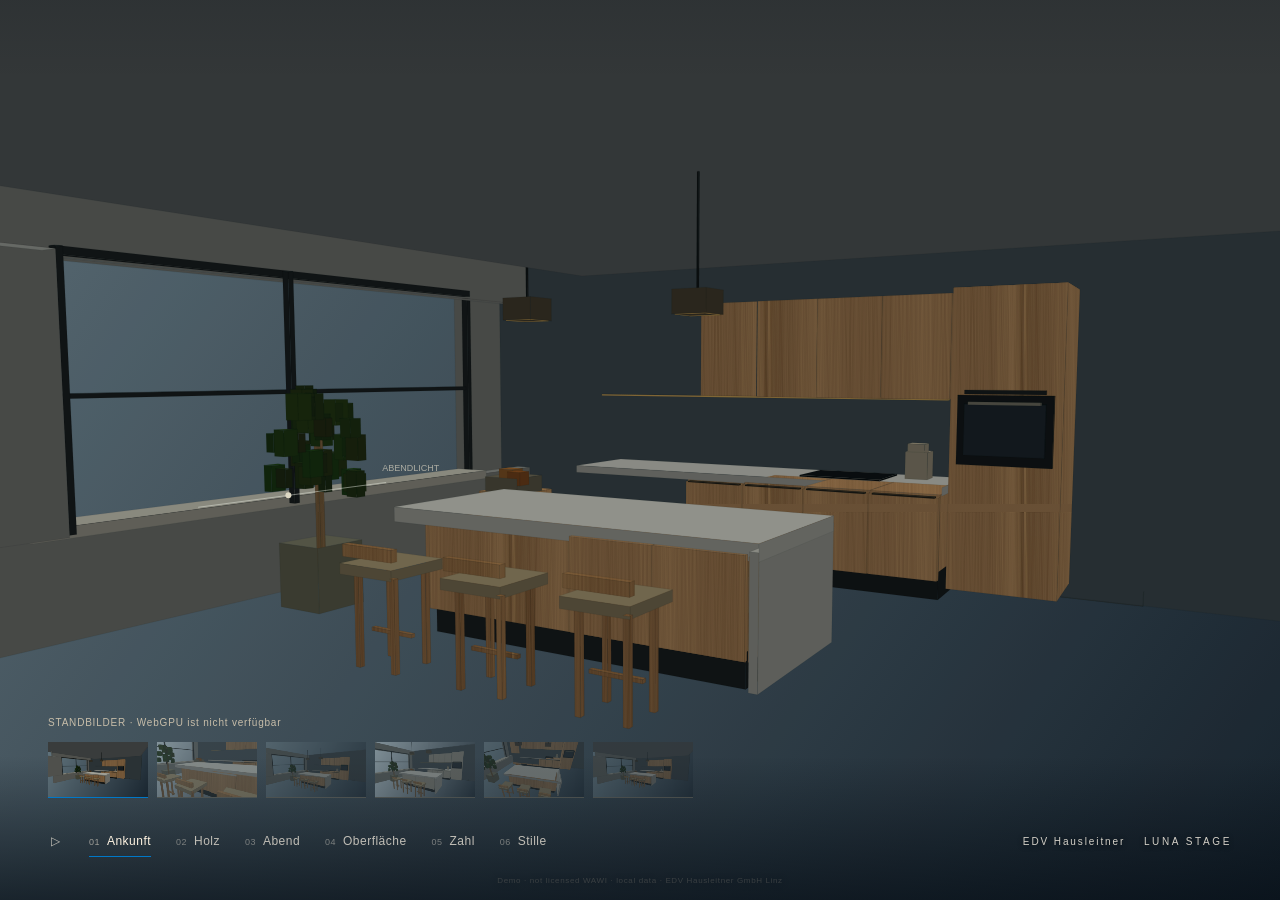
==== commit 71fde3d6: "Deploy visual refinement 1 and complete interaction evidence" ====
--- a/index.html
+++ b/index.html
@@ -25,15 +25,16 @@
 const $=id=>document.getElementById(id), clamp=(v,a=0,b=1)=>Math.max(a,Math.min(b,v)),mix=(a,b,t)=>a+(b-a)*t,smooth=t=>t*t*(3-2*t);
 const V={add:(a,b)=>a.map((v,i)=>v+b[i]),sub:(a,b)=>a.map((v,i)=>v-b[i]),mul:(a,s)=>a.map(v=>v*s),dot:(a,b)=>a.reduce((s,v,i)=>s+v*b[i],0),cross:(a,b)=>[a[1]*b[2]-a[2]*b[1],a[2]*b[0]-a[0]*b[2],a[0]*b[1]-a[1]*b[0]],norm:a=>{let l=Math.hypot(...a)||1;return a.map(v=>v/l)},lerp:(a,b,t)=>a.map((v,i)=>mix(v,b[i],t))};
 const Luna=window.Luna={theme:{accent:'#0078C8',navy:'#101b25',oak:'#a47d4f',chalk:'#e9e1d3'},gpu:{ready:false,backend:'Canvas2D',errors:[],frames:0,invalidate:()=>{}},cam:{},scene:{},hud:{},store:{key:'luna.stage.v1'}};
-Luna.store.read=()=>{try{const o=JSON.parse(localStorage.getItem(Luna.store.key)||'null');return o&&o.version===1?{material:o.material===1?1:0,sun:Number.isFinite(o.sun)?clamp(o.sun):.76,price:o.price===true}:null}catch{return null}};
-Luna.store.write=()=>{try{localStorage.setItem(Luna.store.key,JSON.stringify({version:1,material:Luna.scene.material,sun:Luna.scene.sun,price:Luna.scene.price}));return true}catch{return false}};
+Luna.store.read=()=>{try{const o=JSON.parse(localStorage.getItem(Luna.store.key)||'null');return o&&o.version===1?{material:o.material===1?1:0,sun:Number.isFinite(o.sun)?clamp(o.sun):.76,price:o.price===true,chapter:Number.isInteger(o.chapter)?clamp(o.chapter,0,5):0}:null}catch{return null}};
+Luna.store.write=()=>{try{localStorage.setItem(Luna.store.key,JSON.stringify({version:1,material:Luna.scene.material,sun:Luna.scene.sun,price:Luna.scene.price,chapter:Luna.cam.chapter}));return true}catch{return false}};
 const saved=Luna.store.read();Object.assign(Luna.scene,{family:'Berger',runMM:3600,priceEUR:18740,vat:20,week:38,material:saved?.material||0,sun:saved?.sun??.76,price:saved?.price||false,ceo:false,objects:[]});
 /* Primitive ABI: centre.xyz/type, half-extents.xyz/material, albedo.xyz/shadow. 0 box, 1 ellipsoid, 2 Y-cylinder. */
 const O=Luna.scene.objects;function box(c,s,m=1,col=[1,1,1],shadow=1){O.push({c,s,m,col,type:0,shadow});return O.length-1}function ell(c,s,m,col){O.push({c,s,m,col,type:1,shadow:1})}function cyl(c,r,h,m,col=[1,1,1]){O.push({c,s:[r,h/2,r],m,col,type:2,shadow:1})}
 // Materials: plaster 1, oak/variant 2, stone 3, charcoal 4, metal 5, emission 6, ceramic 7, fixed oak 8, city 9, fabric 10.
 box([0,-.07,.7],[4.5,.07,5.2],8,[.72,.68,.57],0);
-box([0,1.65,-2.86],[3.5,1.65,.07],1,[.28,.33,.35],0);
-box([0,3.27,.0],[3.5,.06,4.5],1,[.38,.40,.40],0);
+box([.5,1.65,-2.86],[4.0,1.65,.07],1,[.28,.33,.35],0);
+box([.5,3.27,.0],[4.0,.06,4.5],1,[.38,.40,.40],0);
+box([4.48,1.65,1.5],[.06,1.65,4.35],1,[.26,.30,.32],0);
 // Window wall, open light aperture. No transparent box covering the view.
 box([-3.33,.40,.1],[.09,.40,3.1],1,[.52,.53,.50],0);box([-3.33,3.01,.1],[.09,.28,3.1],1,[.52,.53,.50],0);
 box([-3.33,1.77,-2.5],[.09,1.02,.58],1,[.52,.53,.5],0);box([-3.33,1.77,3.1],[.09,1.02,.76],1,[.52,.53,.5],0);
@@ -79,7 +80,7 @@
 for(const x of [-.85,.02,.9]){for(const dx of [-.16,.16])for(const dz of [-.14,.14])box([x+dx,.31,1.56+dz],[.019,.31,.019],8,[.46,.30,.15]);box([x,.22,1.56],[.18,.012,.016],8,[.46,.30,.15]);cyl([x,.66,1.56],.23,.07,10,[.57,.51,.38]);box([x,.78,1.75],[.218,.04,.025],8,[.55,.38,.20]);}
 // Leafy olive tree by the window, modelled geometry rather than an image.
 cyl([-2.55,.27,.70],.23,.53,7,[.42,.42,.34]);cyl([-2.55,1.00,.70],.024,1.36,8,[.32,.23,.12]);
-for(let i=0;i<15;i++){const a=i*2.4,r=.14+(i%3)*.10,y=1.1+i*.05;ell([-2.55+Math.cos(a)*r,y,.70+Math.sin(a)*r],[.15,.20,.10],7,[.17+(i%2)*.03,.23+(i%3)*.025,.11]);}
+for(let i=0;i<42;i++){const a=i*2.39996,r=.07+(i%7)*.047,y=1.03+(i%13)*.057;ell([-2.55+Math.cos(a)*r,y,.70+Math.sin(a)*r],[.043+(i%3)*.014,.075+(i%2)*.030,.033+(i%4)*.011],7,[.12+(i%3)*.02,.19+(i%4)*.022,.075]);}
 // Small skirting line makes the wall contact explicit.
 box([0,.062,-2.766],[3.30,.06,.012],1,[.25,.28,.28]);
 Luna.scene.bounds=()=>({runMM:3600,modules:6,moduleMM:600,objects:O.length});
@@ -88,7 +89,7 @@
 {name:'Holz',eye:[1.00,1.26,2.48],to:[-.46,.72,.25],end:[.62,1.17,2.02],sun:.06,fov:45},
 {name:'Abend',eye:[3.12,1.94,4.8],to:[-.23,1.27,-.48],end:[2.88,1.87,4.5],sun:.94,fov:51},
 {name:'Oberfläche',eye:[2.50,1.74,3.80],to:[.0,1.10,-.48],end:[2.16,1.73,3.63],sun:.30,fov:51},
-{name:'Zahl',eye:[2.32,2.65,3.5],to:[.12,.91,.38],end:[2.03,2.45,3.21],sun:.72,fov:43},
+{name:'Zahl',eye:[.94,2.70,3.47],to:[.12,.97,.25],end:[.70,2.58,3.25],sun:.79,fov:47},
 {name:'Stille',eye:[3.4,2.03,5.48],to:[-.30,1.32,-.52],end:[3.4,2.03,5.48],sun:.84,fov:53}
 ];
 Object.assign(Luna.cam,{chapter:0,time:0,duration:48,playing:!matchMedia('(prefers-reduced-motion: reduce)').matches,eye:[3.7,1.92,5.95],to:[-.25,1.30,-.60],fov:51,manual:false,transition:null});
@@ -115,11 +116,11 @@
 makeWood();
 Luna.gpu.drawStill=(canvas,chapter=Luna.cam.chapter,thumb=false)=>{const g=canvas.getContext('2d'),w=canvas.width,h=canvas.height,old={eye:Luna.cam.eye,to:Luna.cam.to,fov:Luna.cam.fov};if(thumb){Luna.cam.eye=cs[chapter].eye;Luna.cam.to=cs[chapter].to;Luna.cam.fov=cs[chapter].fov}const evening=cs[chapter].sun,m=chapter===3?1:Luna.scene.material;let bg=g.createLinearGradient(0,0,w,h);bg.addColorStop(0,evening>.5?'#647780':'#bacad0');bg.addColorStop(1,'#1a2630');g.fillStyle=bg;g.fillRect(0,0,w,h);const faces=[];for(const o of O){let s=o.s,c=o.c;const vertices=[[-1,-1,-1],[1,-1,-1],[1,1,-1],[-1,1,-1],[-1,-1,1],[1,-1,1],[1,1,1],[-1,1,1]].map(p=>V.add(c,p.map((v,j)=>v*s[j])));for(const [ids,n] of [[[4,5,6,7],[0,0,1]],[[1,0,3,2],[0,0,-1]],[[0,4,7,3],[-1,0,0]],[[5,1,2,6],[1,0,0]],[[7,6,2,3],[0,1,0]],[[0,1,5,4],[0,-1,0]]]){const p=ids.map(i=>Luna.cam.project(vertices[i],w,h));if(p.some(v=>v.z<.1))continue;if(V.dot(n,V.sub(Luna.cam.eye,c))<0)continue;faces.push({p,d:p.reduce((s,v)=>s+v.z,0)/4,o,n})}}faces.sort((a,b)=>b.d-a.d);for(const f of faces){const {o,n,p}=f;let col=o.col,wood=o.m===8||(o.m===2&&!m);if(o.m===2)col=m?[.72,.70,.63]:[.62,.45,.28];if(o.m===3)col=o.col;if(o.m===6)col=[1,.78,.40];let k=(n[1]>.5?1:n[0]<-.5?.88:.69)*(1-evening*.27);g.beginPath();p.forEach((v,i)=>i?g.lineTo(v.x,v.y):g.moveTo(v.x,v.y));g.closePath();g.fillStyle='rgb('+col.map(v=>Math.round(clamp(v*k)*255)).join(',')+')';g.fill();if(wood){g.save();g.clip();g.globalAlpha=.36;g.fillStyle=g.createPattern(woodPattern,'repeat');g.fillRect(0,0,w,h);g.restore()}g.strokeStyle='rgba(9,17,21,.15)';g.lineWidth=.45;g.stroke()}if(!thumb){g.fillStyle='rgba(7,15,24,.10)';g.fillRect(0,0,w,h)}Luna.cam.eye=old.eye;Luna.cam.to=old.to;Luna.cam.fov=old.fov};
 function sizeStill(){let c=$('still');c.width=Math.min(1920,innerWidth*devicePixelRatio);c.height=Math.min(1080,innerHeight*devicePixelRatio);Luna.gpu.drawStill(c)}
-Luna.cam.apply(0);if(params.has('chapter'))Luna.cam.goto(clamp(Number(params.get('chapter'))-1,0,5),false);if(params.has('paused'))Luna.cam.playing=false;if(forcedFallback)Luna.cam.playing=false;
+Luna.cam.apply(0);if(saved&&!params.has('chapter')){Luna.cam.goto(saved.chapter,false);Object.assign(Luna.scene,{material:saved.material,sun:saved.sun,price:saved.price});Luna.cam.manual=true;}if(params.has('chapter'))Luna.cam.goto(clamp(Number(params.get('chapter'))-1,0,5),false);if(params.has('paused'))Luna.cam.playing=false;if(forcedFallback)Luna.cam.playing=false;
 sizeStill();Luna.gpu.firstImageMS=performance.now();requestAnimationFrame(()=>{Luna.gpu.firstPaintMS=performance.now()});
 /* A glyph texture is sampled in world coordinates by WGSL, so inscriptions receive room lighting and perspective. */
 const atlas=document.createElement('canvas');atlas.width=2048;atlas.height=1024;const ag=atlas.getContext('2d');
-function drawAtlas(){ag.clearRect(0,0,2048,1024);ag.fillStyle='#fff';ag.font='400 22px Segoe UI, Arial';ag.letterSpacing='5px';ag.fillText('F A M I L I E   B E R G E R',90,98);ag.font='300 158px Segoe UI, Arial';ag.fillText('18.740 €',80,278);ag.letterSpacing='0px';ag.font='400 34px Segoe UI, Arial';ag.fillText('inkl. 20 % USt · Montage KW38',90,357);ag.fillStyle='#999';ag.fillRect(90,401,1370,2);ag.font='400 24px Segoe UI, Arial';ag.fillText('E I N   R A U M .   I H R   Z U H A U S E .',90,456);ag.fillStyle='#fff';ag.font='300 66px Segoe UI, Arial';ag.fillText('31 %',90,686);ag.font='400 25px Segoe UI, Arial';ag.fillText('Marge · intern',90,734);ag.font='400 37px Segoe UI, Arial';ag.fillText('F A M I L I E   B E R G E R',80,881);ag.font='400 24px Segoe UI, Arial';ag.fillText('EICHE NATUR  /  3 600 mm',80,932)}drawAtlas();
+function drawAtlas(){ag.clearRect(0,0,2048,1024);ag.fillStyle='#fff';ag.font='400 22px Segoe UI, Arial';ag.letterSpacing='5px';ag.fillText('F A M I L I E   B E R G E R',90,98);ag.font='300 181px Segoe UI, Arial';ag.fillText('18.740 €',80,278);ag.letterSpacing='0px';ag.font='400 49px Segoe UI, Arial';ag.fillText('inkl. 20 % USt · Montage KW38',90,357);ag.fillStyle='#999';ag.fillRect(90,401,1370,2);ag.font='400 24px Segoe UI, Arial';ag.fillText('E I N   R A U M .   I H R   Z U H A U S E .',90,456);ag.fillStyle='#fff';ag.font='300 85px Segoe UI, Arial';ag.fillText('31 %',90,686);ag.font='400 36px Segoe UI, Arial';ag.fillText('Marge · intern',90,734);ag.font='400 37px Segoe UI, Arial';ag.fillText('F A M I L I E   B E R G E R',80,881);ag.font='400 24px Segoe UI, Arial';ag.fillText('EICHE NATUR  /  3 600 mm',80,932)}drawAtlas();
 const shader=`
 struct Params {eye:vec4f, forward:vec4f, right:vec4f, up:vec4f, view:vec4f, state:vec4f};
 struct Obj {centre:vec4f, size:vec4f, col:vec4f};
@@ -128,6 +129,8 @@
 @group(0) @binding(1) var<storage,read> objects:array<Obj>;
 @group(0) @binding(2) var lettering:texture_2d<f32>;
 @group(0) @binding(3) var letterSampler:sampler;
+@group(0) @binding(4) var history:texture_2d<f32>;
+var<private> sampleSeed:vec3f;
 @vertex fn vs(@builtin(vertex_index) i:u32)->@builtin(position) vec4f {var p=array<vec2f,3>(vec2f(-1,-1),vec2f(3,-1),vec2f(-1,3));return vec4f(p[i],0,1);}
 fn hash(p:vec3f)->f32 {return fract(sin(dot(p,vec3f(127.1,311.7,74.7)))*43758.5453);}
 fn noise(p:vec3f)->f32{let i=floor(p);let f=fract(p);let a=f*f*(3.-2.*f);return mix(mix(mix(hash(i),hash(i+vec3f(1,0,0)),a.x),mix(hash(i+vec3f(0,1,0)),hash(i+vec3f(1,1,0)),a.x),a.y),mix(mix(hash(i+vec3f(0,0,1)),hash(i+vec3f(1,0,1)),a.x),mix(hash(i+vec3f(0,1,1)),hash(i+vec3f(1,1,1)),a.x),a.y),a.z);}
@@ -136,22 +139,29 @@
 if(kind==2){let a=dot(rd.xz,rd.xz);let b=dot(p.xz,rd.xz);let cc=dot(p.xz,p.xz)-s.x*s.x;let h=b*b-a*cc;var t=1e5;var n=vec3f(0,1,0);if(h>=0.&&a>.00001){let tt=(-b-sqrt(h))/a;let y=p.y+tt*rd.y;if(tt>.0005&&abs(y)<s.y){t=tt;n=normalize(vec3f(p.x+tt*rd.x,0,p.z+tt*rd.z));}}if(abs(rd.y)>.00001){let tt=(select(-s.y,s.y,rd.y<0.)-p.y)/rd.y;let q=p.xz+tt*rd.xz;if(tt>.0005&&tt<t&&dot(q,q)<s.x*s.x){t=tt;n=vec3f(0,select(-1.,1.,rd.y<0.),0);}}return vec4f(t,n);}
 let inv=1./(rd+vec3f(.0000001));let a=(-s-p)*inv;let b=(s-p)*inv;let near=min(a,b);let far=max(a,b);let tn=max(max(near.x,near.y),near.z);let tf=min(min(far.x,far.y),far.z);if(tf<max(tn,.0005)){return vec4f(1e5,0,0,0);}var t=tn;if(t<.0005){t=tf;}let q=(p+rd*t)/s;var n=vec3f(0,0,sign(q.z));if(abs(q.x)>abs(q.z)&&abs(q.x)>abs(q.y)){n=vec3f(sign(q.x),0,0);}else if(abs(q.y)>abs(q.z)){n=vec3f(0,sign(q.y),0);}return vec4f(t,n);}
 fn trace(ro:vec3f,rd:vec3f,limit:f32,shadows:bool)->Hit{var hit=Hit(limit,-1,vec3f(0));for(var i=0u;i<arrayLength(&objects);i++){let o=objects[i];if(shadows&&o.col.w<.5){continue;}let h=intersect(ro,rd,o);if(h.x<hit.t){hit=Hit(h.x,i32(i),h.yzw);}}return hit;}
-fn sky(rd:vec3f)->vec3f{let day=u.view.z;let y=clamp(rd.y*.7+.43,0.,1.);var c=mix(mix(vec3f(.91,.79,.58),vec3f(.34,.57,.73),y),mix(vec3f(.27,.34,.43),vec3f(.035,.10,.19),y),day);if(rd.y<.07){let k=floor(atan2(rd.z,rd.x)*25.);let height=.025+hash(vec3f(k,2,3))*.11;let building=step(rd.y,height);c=mix(c,mix(vec3f(.30,.37,.39),vec3f(.048,.084,.12),day),building*.84);let wx=fract(atan2(rd.z,rd.x)*230.);let wy=fract(rd.y*390.);let lit=step(.81,hash(vec3f(floor(atan2(rd.z,rd.x)*230.),floor(rd.y*390.),7)));c+=vec3f(.69,.47,.22)*lit*step(.26,wx)*step(wx,.58)*step(.3,wy)*step(wy,.64)*building*day*.9;}return c;}
-fn wood(p:vec3f,n:vec3f,mat:i32)->vec3f{var uv=vec2f(p.x,p.y);if(abs(n.x)>.5){uv=vec2f(p.z,p.y);}if(n.y>.5){uv=vec2f(p.x,p.z);if(mat==8){uv=vec2f(p.z,p.x);}}let board=floor(uv.x/.19);let offset=hash(vec3f(board,f32(mat),1));let x=uv.x*69.+offset*7.;let y=uv.y;let warp=noise(vec3f(uv.x*3.,y*.85,offset))*4.6+sin(y*2.1+offset*9.)*.6;let grain=sin((x+warp)*5.7)*.5+.5;let fine=pow(max(0.,sin((x+warp)*31.)),14.);let pore=noise(vec3f(uv.x*650.,y*14.,offset));let ring=pow(grain,9.);let knot=sin(length(vec2f((uv.x-(board*.19+.095))*45.,(y-.4-offset)*4.))*19.);var c=mix(vec3f(.27,.151,.066),vec3f(.59,.401,.203),.64+offset*.17);c*=.88+.14*grain-.10*ring-.09*fine+.075*pore+.028*knot;if(mat==8){c*=1.13;let seam=smoothstep(.0,.008,min(fract(uv.x/.19),1.-fract(uv.x/.19)));c*=.82+.18*seam;}return c;}
-fn baseColor(p:vec3f,n:vec3f,id:i32)->vec3f {let o=objects[id];let m=i32(o.size.w);var c=o.col.xyz;if(m==2){c=mix(wood(p,n,m),vec3f(.65,.615,.532),u.view.w);}if(m==8){c=wood(p,n,m)*o.col.xyz*1.8;}if(m==1){c*=.94+.09*noise(p*19.)+.026*noise(p*170.);}if(m==3){let v=noise(p*3.6)+noise(p*11.)*.28;let veins=pow(abs(sin(p.x*3.+p.z*3.2+v*5.)),24.);c*=.87+.095*noise(p*95.)+.07*v-.068*veins;}if(m==10){let weave=sin(p.x*510.)*sin(p.z*510.);c*=.88+.10*weave;}return c;}
+fn sky(rd:vec3f)->vec3f{let day=u.view.z;let y=clamp(rd.y*.75+.45,0.,1.);var c=mix(mix(vec3f(.69,.64,.50),vec3f(.30,.46,.57),y),mix(vec3f(.052,.078,.12),vec3f(.007,.021,.052),y),smoothstep(.35,1.,day));
+let az=atan2(rd.z,rd.x);let k=floor(az*19.);let height=.014+hash(vec3f(k,2,3))*.11;
+if(rd.y<height){let distance=hash(vec3f(k,4,8));c=mix(vec3f(.24,.29,.30),vec3f(.012,.025,.040),day)*(.65+distance*.28);let grid=vec2f(az*130.,rd.y*120.);let f=fract(grid);let lit=step(.78,hash(vec3f(floor(grid),7)));let pane=smoothstep(.17,.23,f.x)*(1.-smoothstep(.50,.59,f.x))*smoothstep(.24,.32,f.y)*(1.-smoothstep(.51,.60,f.y));c+=vec3f(.32,.18,.062)*lit*pane*day;}
+return c;}
+fn wood(p:vec3f,n:vec3f,mat:i32)->vec3f{var uv=vec2f(p.x,p.y);if(abs(n.x)>.5){uv=vec2f(p.z,p.y);}if(n.y>.5){uv=vec2f(p.x,p.z);if(mat==8){uv=vec2f(p.z,p.x);}}
+let board=floor(uv.x/.22);let offset=hash(vec3f(board,f32(mat),1));let bx=fract(uv.x/.22)-.5;let yy=uv.y+offset*3.;let warp=noise(vec3f(uv.x*4.,yy*.95,offset))*1.2+sin(yy*2.0+offset*12.)*.14;
+let rings=sqrt(pow(bx*2.4+warp*.16,2.)+pow(yy*.24,2.))*39.;let grain=.5+.5*sin(rings+noise(vec3f(uv.x*80.,yy*3.,offset))*.65);let pores=pow(max(0.,sin(uv.x*1600.+warp*25.)),14.);let variation=noise(vec3f(uv.x*250.,yy*8.,offset));var c=mix(vec3f(.235,.122,.053),vec3f(.42,.268,.124),.49+offset*.24);c*=.85+.23*grain-.15*pow(grain,13.)-.07*pores+.11*variation;
+if(mat==8){c*=.85;let seam=smoothstep(.0,.011,min(fract(uv.x/.22),1.-fract(uv.x/.22)));c*=.89+.11*seam;}return c;}
+fn baseColor(p:vec3f,n:vec3f,id:i32)->vec3f {let o=objects[id];let m=i32(o.size.w);var c=o.col.xyz;if(m==2){c=mix(wood(p,n,m),vec3f(.52,.48,.405),u.view.w);}if(m==8){c=wood(p,n,m)*o.col.xyz*1.8;}if(m==1){c*=.94+.09*noise(p*19.)+.026*noise(p*170.);}if(m==3){let v=noise(p*3.6)+noise(p*11.)*.28;let veins=pow(abs(sin(p.x*3.+p.z*3.2+v*5.)),24.);c*=.87+.095*noise(p*95.)+.07*v-.068*veins;}if(m==10){let weave=sin(p.x*510.)*sin(p.z*510.);c*=.88+.10*weave;}return c;}
 fn glyph(uv:vec2f)->f32{if(any(uv<vec2f(0))||any(uv>vec2f(1))){return 0.;}return textureSampleLevel(lettering,letterSampler,uv,0.).a;}
 fn inscription(p:vec3f,n:vec3f,c:vec3f)->vec3f{var col=c;if(n.y>.9&&abs(p.y-.959)<.008&&p.x>-.76&&p.x<1.39&&p.z>-.0&&p.z<1.03){let uv=vec2f((p.x+.76)/2.15,(p.z+.005)/1.05*.77);var a=glyph(uv);if(uv.y<.52){a*=u.state.x;}else{a*=u.state.y;}let edge=glyph(uv+vec2f(.00065,.001))*select(u.state.x,u.state.y,uv.y>.52);col=mix(col,col*.17,a*.88);col+=vec3f(.18,.16,.12)*max(0.,edge-a);}
 if(n.z>.9&&abs(p.z-.926)<.009&&abs(p.x)<1.23&&p.y>.32&&p.y<.77&&u.state.z<.5){let uv=vec2f((p.x+1.13)/2.8, .81+(.75-p.y)*.31);let a=glyph(uv);col=mix(col,col*.42,a*.55);}return col;}
+fn random2(k:f32)->vec2f{return vec2f(hash(sampleSeed+vec3f(k,17,31)),hash(sampleSeed+vec3f(41,k,73)))-.5;}
 fn visibility(p:vec3f,n:vec3f,l:vec3f,d:f32)->f32 {return select(0.,1.,trace(p+n*.002,l,d,true).id<0);}
-fn lighting(p:vec3f,n:vec3f,rd:vec3f,id:i32)->vec3f{let o=objects[id];let m=i32(o.size.w);let day=u.view.z;var base=inscription(p,n,baseColor(p,n,id));if(m==6){return o.col.xyz*(1.+day*2.4);}let wallContact=1.-.23*exp(-max(0.,p.y)*5.);let amb=mix(vec3f(.38,.42,.44),vec3f(.10,.145,.205),day);let up=.66+.34*max(n.y,0.);var col=base*amb*up*wallContact;
+fn lighting(p:vec3f,n:vec3f,rd:vec3f,id:i32)->vec3f{let o=objects[id];let m=i32(o.size.w);let day=u.view.z;var base=inscription(p,n,baseColor(p,n,id));if(m==6){return o.col.xyz*(.7+day*1.8);}let wallContact=1.-.23*exp(-max(0.,p.y)*5.);let amb=mix(vec3f(.40,.42,.42),vec3f(.12,.145,.195),day);let up=.66+.34*max(n.y,0.);var col=base*amb*up*wallContact;
 // Large window: broad, directional diffuse light and geometrically tested contacts.
-let window=vec3f(-3.15,2.15,.55);let wv=window-p;let wl=normalize(wv);let wn=max(dot(n,wl),0.);let wvis=visibility(p,n,wl,length(wv));let win=mix(vec3f(1.28,1.29,1.22),vec3f(.32,.46,.64),day);col+=base*win*wn*wvis*.70;
+let wj=random2(2.);let window=vec3f(-3.15,1.83+wj.x*1.65,.35+wj.y*3.4);let wv=window-p;let wl=normalize(wv);let wn=max(dot(n,wl),0.);let wvis=visibility(p,n,wl,length(wv));let win=mix(vec3f(1.18,1.19,1.13),vec3f(.115,.205,.355),day);col+=base*win*wn*wvis*.70;
 // The moving sun is admitted only through the physical window aperture.
-let sl=normalize(vec3f(-1.,mix(.79,.21,day),mix(-.32,.20,day)));let t=(-3.28-p.x)/sl.x;let wp=p+sl*t;let aperture=select(0.,1.,wp.y>.86&&wp.y<2.76&&wp.z> -1.9&&wp.z<2.30);let sv=visibility(p,n,sl,15.);col+=base*vec3f(1.8,1.55,1.16)*max(dot(n,sl),0.)*sv*aperture*(1.-day)*1.65;
+let sj=random2(4.)*.028;let sl=normalize(vec3f(-1.,mix(.79,.21,day)+sj.x,mix(-.32,.20,day)+sj.y));let t=(-3.28-p.x)/sl.x;let wp=p+sl*t;let aperture=select(0.,1.,wp.y>.86&&wp.y<2.76&&wp.z> -1.9&&wp.z<2.30);let sv=visibility(p,n,sl,15.);col+=base*vec3f(1.8,1.55,1.16)*max(dot(n,sl),0.)*sv*aperture*pow(1.-day,3.)*1.8;
 // Warm 2700 K pendant pools: shadow rays give contact shadows on the slab.
-for(var j=0;j<2;j++){let lp=vec3f(select(-.62,.79,j==1),2.27,.39);let d=lp-p;let dist=length(d);let ld=d/dist;let nl=max(0.,dot(n,ld));let cone=pow(max(0.,ld.y),.30);let lv=visibility(p,n,ld,dist-.025);let power=mix(.16,1.25,day);col+=base*vec3f(1.,.67,.34)*nl*lv*cone*power/(.55+dist*dist*.44);let h=normalize(ld-rd);let spec=pow(max(0.,dot(n,h)),select(45.,145.,m==5));col+=vec3f(1.,.78,.48)*spec*lv*power*select(.03,.6,m==5||m==4);}
+for(var j=0;j<2;j++){let pj=random2(9.+f32(j))*.22;let lp=vec3f(select(-.62,.79,j==1)+pj.x,2.27,.39+pj.y);let d=lp-p;let dist=length(d);let ld=d/dist;let nl=max(0.,dot(n,ld));let cone=pow(max(0.,ld.y),.30);let lv=visibility(p,n,ld,dist-.025);let power=mix(.04,.76,day);col+=base*vec3f(1.,.57,.255)*nl*lv*cone*power/(.55+dist*dist*.44);let h=normalize(ld-rd);let spec=pow(max(0.,dot(n,h)),select(45.,145.,m==5));col+=vec3f(1.,.78,.48)*spec*lv*power*select(.03,.6,m==5||m==4);}
 // Strip illumination, with vertical falloff and dark countertop contact.
-if(p.z< -1.86&&abs(p.x)<1.88&&p.y<1.70&&p.y>.88){let ld=normalize(vec3f(0.,1.696-p.y,-2.35-p.z));let light=exp(-length(vec2f(p.y-1.69,p.z+2.38))*1.5);col+=base*vec3f(1.0,.65,.32)*light*(.24+day*.9)*max(.28,dot(n,ld));}
+if(p.z< -1.86&&abs(p.x)<1.88&&p.y<1.70&&p.y>.88){let ld=normalize(vec3f(0.,1.696-p.y,-2.35-p.z));let light=exp(-length(vec2f(p.y-1.69,p.z+2.38))*1.5);col+=base*vec3f(1.0,.55,.24)*light*(.24+day*.9)*max(.28,dot(n,ld));}
 // Recess AO: analytically darken points close to other solid bounds. Distance-bounded and stable.
 var ao=1.;if(m!=6){for(var i=0u;i<arrayLength(&objects);i++){if(i==u32(id)||objects[i].col.w<.5){continue;}let ob=objects[i];let q=abs(p+n*.03-ob.centre.xyz)-ob.size.xyz;let dd=length(max(q,vec3f(0.)));if(dd<.12){let align=max(.0,dot(n,normalize(ob.centre.xyz-p)));ao*=1.-exp(-dd*36.)*align*.23;}}}col*=max(.40,ao);
 if(m==3||m==5||m==4){let rr=reflect(rd,n);let rh=trace(p+n*.004,rr,18.,false);var reflected=sky(rr);if(rh.id>=0){reflected=baseColor(p+n*.004+rr*rh.t,rh.normal,rh.id)*mix(vec3f(.4,.43,.44),vec3f(.20,.25,.30),day);if(i32(objects[rh.id].size.w)==6){reflected=objects[rh.id].col.xyz*1.9;}}let fres=pow(1.-max(0.,dot(n,-rd)),5.);let reflectivity=select(.055,.4,m==5);col=mix(col,reflected,clamp(reflectivity+fres*.38,0.,.70));}
@@ -159,12 +169,25 @@
 if(m==4&&n.y>.8&&p.y>.99&&p.z< -2.14&&p.x>.5&&p.x<1.3){for(var j=0;j<4;j++){let cc=vec2f(.71+f32(j%2)*.36,-2.57+f32(j/2)*.29);let r=abs(length(p.xz-cc)-.10);col+=vec3f(.055)*exp(-r*900.);}}
 return col;}
 fn tonemap(x:vec3f)->vec3f {let a=x*(2.51*x+.03);let b=x*(2.43*x+.59)+.14;return pow(clamp(a/b,vec3f(0),vec3f(1)),vec3f(1./2.2));}
-@fragment fn fs(@builtin(position) pixel:vec4f)->@location(0) vec4f {let uv=(pixel.xy/u.view.xy)*2.-1.;let rd=normalize(u.forward.xyz+u.right.xyz*uv.x*u.eye.w+u.up.xyz*(-uv.y)*u.forward.w);let hit=trace(u.eye.xyz,rd,80.,false);var col=sky(rd);if(hit.id>=0){let p=u.eye.xyz+rd*hit.t;col=lighting(p,hit.normal,rd,hit.id);col=mix(col,sky(rd)*.35,1.-exp(-hit.t*.0025));}col=tonemap(col*1.22);let vign=1.-.115*dot(uv,uv);col*=vign;col+=(hash(vec3f(pixel.xy,u.state.w))-.5)/450.;return vec4f(col,1.);}
+@fragment fn fs(@builtin(position) pixel:vec4f)->@location(0) vec4f {sampleSeed=vec3f(pixel.xy,u.state.w);let jitter=random2(53.);let uv=((pixel.xy+jitter)/u.view.xy)*2.-1.;let rd=normalize(u.forward.xyz+u.right.xyz*uv.x*u.eye.w+u.up.xyz*(-uv.y)*u.forward.w);let hit=trace(u.eye.xyz,rd,80.,false);var col=sky(rd);if(hit.id>=0){let p=u.eye.xyz+rd*hit.t;var normal=hit.normal;let ob=objects[hit.id];if(i32(ob.centre.w)==0&&ob.col.w>.5){let r=min(.009,min(min(ob.size.x,ob.size.y),ob.size.z)*.4);let q=abs(p-ob.centre.xyz)-ob.size.xyz+vec3f(r);normal=normalize(sign(p-ob.centre.xyz)*max(q,vec3f(0.00001)));}col=lighting(p,normal,rd,hit.id);col=mix(col,sky(rd)*.2,1.-exp(-hit.t*.001));}let prev=textureLoad(history,vec2i(pixel.xy),0).rgb;col=mix(prev,col,1./(u.state.w+1.));return vec4f(col,1.);}
 `;
+const presentShader=`
+@group(0) @binding(0) var hdr:texture_2d<f32>;
+@vertex fn vs(@builtin(vertex_index) i:u32)->@builtin(position) vec4f{var p=array<vec2f,3>(vec2f(-1,-1),vec2f(3,-1),vec2f(-1,3));return vec4f(p[i],0,1);}
+@fragment fn fs(@builtin(position) p:vec4f)->@location(0) vec4f{let uv=p.xy/vec2f(textureDimensions(hdr))*2.-1.;let x=textureLoad(hdr,vec2i(p.xy),0).rgb*.99;let a=x*(2.51*x+.03);let b=x*(2.43*x+.59)+.14;let color=pow(clamp(a/b,vec3f(0),vec3f(1)),vec3f(1./2.2));return vec4f(color*(1.-.08*dot(uv,uv)),1.);}`;
 let device,context,pipeline,uniform,bindGroup,dirty=true,lastFrame=0,raf=0,settleAt=0;
+let presentPipeline,format,staticEntries,histories=[],groups=[],presentGroups=[],historySize='',stateKey='',sampleCount=0,lastSurface;
+Luna.gpu.samples=0;Luna.gpu.targetSamples=28;
 Luna.gpu.invalidate=()=>{dirty=true;settleAt=performance.now();if(!Luna.gpu.ready){Luna.gpu.drawStill($('still'));Luna.hud.draw()}if(!raf)raf=requestAnimationFrame(tick)};
-Luna.gpu.render=(width,height)=>{if(!Luna.gpu.ready)return;let c=$('room');if(width&&height){c.width=width;c.height=height}else{const moving=Luna.cam.playing||!!Luna.cam.transition||performance.now()-settleAt<130;let scale=moving?.68:Math.min(devicePixelRatio,1.25);const maxW=moving?1280:1920;const ratio=Math.min(scale,maxW/innerWidth);c.width=Math.max(1,Math.round(innerWidth*ratio));c.height=Math.max(1,Math.round(innerHeight*ratio))}let b=Luna.cam.basis(),s=Luna.scene;const values=new Float32Array([...Luna.cam.eye,b.tan*c.width/c.height,...b.f,b.tan,...b.r,0,...b.u,0,c.width,c.height,s.sun,s.material,s.price?1:0,s.ceo?1:0,Luna.cam.chapter===5?1:0,0]);device.queue.writeBuffer(uniform,0,values);const enc=device.createCommandEncoder(),pass=enc.beginRenderPass({colorAttachments:[{view:context.getCurrentTexture().createView(),clearValue:{r:.06,g:.1,b:.14,a:1},loadOp:'clear',storeOp:'store'}]});pass.setPipeline(pipeline);pass.setBindGroup(0,bindGroup);pass.draw(3);pass.end();device.queue.submit([enc.finish()]);Luna.gpu.frames++;};
-Luna.gpu.init=async()=>{if(forcedFallback)throw new Error('Canvas2D explicitly selected');if(!navigator.gpu)throw new Error('WebGPU unavailable');const adapter=await navigator.gpu.requestAdapter({powerPreference:'high-performance'});if(!adapter)throw new Error('No WebGPU adapter');device=await adapter.requestDevice();Luna.gpu.adapter={vendor:adapter.info?.vendor,architecture:adapter.info?.architecture,device:adapter.info?.device,description:adapter.info?.description};device.addEventListener('uncapturederror',e=>{Luna.gpu.errors.push(e.error.message);console.error(e.error.message)});device.lost.then(info=>{Luna.gpu.errors.push(info.message);Luna.gpu.fallback('WebGPU-Verbindung unterbrochen')});context=$('room').getContext('webgpu');const format=navigator.gpu.getPreferredCanvasFormat();context.configure({device,format,alphaMode:'opaque'});const module=device.createShaderModule({code:shader});const info=await module.getCompilationInfo();const errs=info.messages.filter(m=>m.type==='error');if(errs.length)throw new Error(errs.map(e=>e.message+' at '+e.lineNum).join('\n'));pipeline=await device.createRenderPipelineAsync({layout:'auto',vertex:{module,entryPoint:'vs'},fragment:{module,entryPoint:'fs',targets:[{format}]},primitive:{topology:'triangle-list'}});uniform=device.createBuffer({size:96,usage:GPUBufferUsage.UNIFORM|GPUBufferUsage.COPY_DST});const data=new Float32Array(O.flatMap(o=>[...o.c,o.type,...o.s,o.m,...o.col,o.shadow]));const objects=device.createBuffer({size:data.byteLength,usage:GPUBufferUsage.STORAGE|GPUBufferUsage.COPY_DST});device.queue.writeBuffer(objects,0,data);const tex=device.createTexture({size:[2048,1024],format:'rgba8unorm',usage:GPUTextureUsage.TEXTURE_BINDING|GPUTextureUsage.COPY_DST|GPUTextureUsage.RENDER_ATTACHMENT});device.queue.copyExternalImageToTexture({source:atlas},{texture:tex},[2048,1024]);bindGroup=device.createBindGroup({layout:pipeline.getBindGroupLayout(0),entries:[{binding:0,resource:{buffer:uniform}},{binding:1,resource:{buffer:objects}},{binding:2,resource:tex.createView()},{binding:3,resource:device.createSampler({magFilter:'linear',minFilter:'linear'})}]});Luna.gpu.ready=true;Luna.gpu.backend='WebGPU';Luna.gpu.render();await device.queue.onSubmittedWorkDone();Luna.gpu.firstGPUMS=performance.now();document.body.classList.add('gpu');Luna.gpu.invalidate()};
+Luna.gpu.render=(width,height)=>{if(!Luna.gpu.ready)return;let c=$('room'),w=width,h=height;if(!w||!h){const moving=Luna.cam.playing||!!Luna.cam.transition||performance.now()-settleAt<130;const ratio=Math.min(moving?.77:Math.min(devicePixelRatio,1.25),(moving?1440:1920)/innerWidth);w=Math.max(1,Math.round(innerWidth*ratio));h=Math.max(1,Math.round(innerHeight*ratio))}if(c.width!==w)c.width=w;if(c.height!==h)c.height=h;
+if(historySize!==w+'x'+h){for(const t of histories)t.destroy();histories=[0,1].map(()=>device.createTexture({size:[w,h],format:'rgba16float',usage:GPUTextureUsage.TEXTURE_BINDING|GPUTextureUsage.RENDER_ATTACHMENT}));groups=histories.map(t=>device.createBindGroup({layout:pipeline.getBindGroupLayout(0),entries:[...staticEntries,{binding:4,resource:t.createView()}]}));presentGroups=histories.map(t=>device.createBindGroup({layout:presentPipeline.getBindGroupLayout(0),entries:[{binding:0,resource:t.createView()}]}));historySize=w+'x'+h;sampleCount=0;stateKey='';}
+const b=Luna.cam.basis(),s=Luna.scene;const key=[w,h,...Luna.cam.eye,...Luna.cam.to,Luna.cam.fov,s.sun,s.material,s.price,s.ceo,Luna.cam.chapter].join('|');if(key!==stateKey){sampleCount=0;stateKey=key;}
+const read=sampleCount%2,write=1-read;const values=new Float32Array([...Luna.cam.eye,b.tan*w/h,...b.f,b.tan,...b.r,0,...b.u,0,w,h,s.sun,s.material,s.price?1:0,s.ceo?1:0,Luna.cam.chapter===5?1:0,sampleCount]);device.queue.writeBuffer(uniform,0,values);
+const enc=device.createCommandEncoder(),pass=enc.beginRenderPass({colorAttachments:[{view:histories[write].createView(),loadOp:'clear',storeOp:'store'}]});pass.setPipeline(pipeline);pass.setBindGroup(0,groups[read]);pass.draw(3);pass.end();lastSurface=context.getCurrentTexture();const display=enc.beginRenderPass({colorAttachments:[{view:lastSurface.createView(),loadOp:'clear',storeOp:'store'}]});display.setPipeline(presentPipeline);display.setBindGroup(0,presentGroups[write]);display.draw(3);display.end();device.queue.submit([enc.finish()]);sampleCount++;Luna.gpu.samples=sampleCount;Luna.gpu.frames++;};
+Luna.gpu.init=async()=>{if(forcedFallback)throw new Error('Canvas2D explicitly selected');if(!navigator.gpu)throw new Error('WebGPU unavailable');const adapter=await navigator.gpu.requestAdapter({powerPreference:'high-performance'});if(!adapter)throw new Error('No WebGPU adapter');device=await adapter.requestDevice();Luna.gpu.adapter={vendor:adapter.info?.vendor,architecture:adapter.info?.architecture,device:adapter.info?.device,description:adapter.info?.description};device.addEventListener('uncapturederror',e=>{Luna.gpu.errors.push(e.error.message);console.error(e.error.message)});device.lost.then(info=>{Luna.gpu.errors.push(info.message);Luna.gpu.fallback('WebGPU-Verbindung unterbrochen')});context=$('room').getContext('webgpu');format=navigator.gpu.getPreferredCanvasFormat();context.configure({device,format,alphaMode:'opaque',usage:GPUTextureUsage.RENDER_ATTACHMENT|GPUTextureUsage.COPY_SRC});const module=device.createShaderModule({code:shader});const info=await module.getCompilationInfo();const errs=info.messages.filter(m=>m.type==='error');if(errs.length)throw new Error(errs.map(e=>e.message+' at '+e.lineNum).join('\n'));pipeline=await device.createRenderPipelineAsync({layout:'auto',vertex:{module,entryPoint:'vs'},fragment:{module,entryPoint:'fs',targets:[{format:'rgba16float'}]},primitive:{topology:'triangle-list'}});
+const pm=device.createShaderModule({code:presentShader});presentPipeline=await device.createRenderPipelineAsync({layout:'auto',vertex:{module:pm,entryPoint:'vs'},fragment:{module:pm,entryPoint:'fs',targets:[{format}]},primitive:{topology:'triangle-list'}});
+uniform=device.createBuffer({size:96,usage:GPUBufferUsage.UNIFORM|GPUBufferUsage.COPY_DST});const data=new Float32Array(O.flatMap(o=>[...o.c,o.type,...o.s,o.m,...o.col,o.shadow]));const objects=device.createBuffer({size:data.byteLength,usage:GPUBufferUsage.STORAGE|GPUBufferUsage.COPY_DST});device.queue.writeBuffer(objects,0,data);const tex=device.createTexture({size:[2048,1024],format:'rgba8unorm',usage:GPUTextureUsage.TEXTURE_BINDING|GPUTextureUsage.COPY_DST|GPUTextureUsage.RENDER_ATTACHMENT});device.queue.copyExternalImageToTexture({source:atlas},{texture:tex},[2048,1024]);staticEntries=[{binding:0,resource:{buffer:uniform}},{binding:1,resource:{buffer:objects}},{binding:2,resource:tex.createView()},{binding:3,resource:device.createSampler({magFilter:'linear',minFilter:'linear'})}];Luna.gpu.ready=true;Luna.gpu.backend='WebGPU';Luna.gpu.render();await device.queue.onSubmittedWorkDone();Luna.gpu.firstGPUMS=performance.now();document.body.classList.add('gpu');Luna.gpu.invalidate()};
+Luna.gpu.readPixels=async(w=1920,h=1080)=>{for(let i=0;i<32;i++)Luna.gpu.render(w,h);const pitch=Math.ceil(w*4/256)*256;const buf=device.createBuffer({size:pitch*h,usage:GPUBufferUsage.COPY_DST|GPUBufferUsage.MAP_READ});const enc=device.createCommandEncoder();enc.copyTextureToBuffer({texture:lastSurface},{buffer:buf,bytesPerRow:pitch,rowsPerImage:h},[w,h]);device.queue.submit([enc.finish()]);await buf.mapAsync(GPUMapMode.READ);const raw=new Uint8Array(buf.getMappedRange()),data=new Uint8ClampedArray(w*h*4);for(let y=0;y<h;y++)data.set(raw.subarray(y*pitch,y*pitch+w*4),y*w*4);if(format.startsWith('bgra'))for(let i=0;i<data.length;i+=4){let b=data[i];data[i]=data[i+2];data[i+2]=b;}buf.unmap();buf.destroy();return new ImageData(data,w,h)};
 Luna.gpu.fallback=reason=>{Luna.gpu.ready=false;Luna.gpu.backend='Canvas2D';Luna.gpu.reason=reason;Luna.cam.playing=false;document.body.classList.remove('gpu');document.body.classList.add('fallback');for(let i=0;i<6;i++)Luna.gpu.drawStill($('filmstrip').children[i].querySelector('canvas'),i,true);Luna.gpu.drawStill($('still'));Luna.hud.sync();Luna.hud.draw()};
 Luna.hud.draw=()=>{const c=$('inscriptions'),w=innerWidth,h=innerHeight;c.width=Math.round(w*devicePixelRatio);c.height=Math.round(h*devicePixelRatio);const g=c.getContext('2d');g.scale(devicePixelRatio,devicePixelRatio);if(Luna.cam.chapter===5&&!Luna.scene.ceo){$('sun').style.display='none';return}const a=Luna.cam.project([-3.035,.878,-.50]),b=Luna.cam.project([-3.035,.878,1.47]);if(a.z>.1&&b.z>.1){g.strokeStyle='rgba(224,229,219,.58)';g.lineWidth=.85;g.beginPath();g.moveTo(a.x,a.y);g.lineTo(b.x,b.y);g.stroke();let p={x:mix(a.x,b.x,Luna.scene.sun),y:mix(a.y,b.y,Luna.scene.sun)};g.beginPath();g.arc(p.x,p.y,3,0,Math.PI*2);g.fillStyle='#ddd8c4';g.fill();g.font='9px Segoe UI, Arial';g.fillStyle='rgba(229,221,201,.65)';g.fillText(Luna.scene.sun<.45?'MORGENLICHT':'ABENDLICHT',a.x-4,a.y-11);let el=$('sun');el.style.display='';el.style.left=a.x+'px';el.style.top=(a.y-11)+'px';el.style.width=Math.hypot(b.x-a.x,b.y-a.y)+'px';el.style.transform='rotate('+Math.atan2(b.y-a.y,b.x-a.x)+'rad)'}else $('sun').style.display='none';
 // Fallback inscriptions use a projective subdivision rather than a screen-space card.
@@ -173,10 +196,10 @@
 let pointer=null;function pointerDown(e){if(e.button!==0)return;pointer={x:e.clientX,y:e.clientY,lastX:e.clientX,lastY:e.clientY,moved:false};e.currentTarget.setPointerCapture(e.pointerId)}function pointerMove(e){if(!pointer)return;let dx=e.clientX-pointer.lastX,dy=e.clientY-pointer.lastY;if(Math.hypot(e.clientX-pointer.x,e.clientY-pointer.y)>5)pointer.moved=true;if(pointer.moved&&Luna.gpu.ready){Luna.cam.playing=false;Luna.cam.manual=true;Luna.cam.transition=null;let v=V.sub(Luna.cam.eye,Luna.cam.to),r=Math.hypot(...v),theta=Math.atan2(v[0],v[2])-dx*.0045,phi=clamp(Math.acos(v[1]/r)+dy*.0035,.24,1.53);Luna.cam.eye=V.add(Luna.cam.to,[r*Math.sin(phi)*Math.sin(theta),r*Math.cos(phi),r*Math.sin(phi)*Math.cos(theta)]);Luna.hud.sync();Luna.gpu.invalidate()}pointer.lastX=e.clientX;pointer.lastY=e.clientY}
 function pointerUp(e){if(!pointer)return;const moved=pointer.moved;pointer=null;if(moved)return;let hit=Luna.scene.pick(e.clientX,e.clientY);if(hit.object?.m===2)Luna.scene.cycle();else if(hit.object?.m===3)Luna.scene.togglePrice();else Luna.hud.hint('Berühren Sie eine Front oder die Arbeitsplatte. Ziehen Sie zum Umsehen.')}for(const el of [$('room'),$('still')]){el.addEventListener('pointerdown',pointerDown);el.addEventListener('pointermove',pointerMove);el.addEventListener('pointerup',pointerUp);el.addEventListener('pointercancel',()=>pointer=null);el.addEventListener('wheel',e=>{e.preventDefault();if(!Luna.gpu.ready)return;Luna.cam.playing=false;Luna.cam.manual=true;const d=V.sub(Luna.cam.eye,Luna.cam.to),r=Math.hypot(...d),nr=clamp(r*Math.exp(e.deltaY*.001),1.35,10);Luna.cam.eye=V.add(Luna.cam.to,V.mul(d,nr/r));Luna.hud.sync();Luna.gpu.invalidate()},{passive:false})}
 Luna.hud.fullscreen=async()=>{try{if(document.fullscreenElement)await document.exitFullscreen();else await document.documentElement.requestFullscreen()}catch{Luna.hud.hint('Vollbild ist in diesem Browser nicht freigegeben.')}};
-Luna.gpu.snapshot=async()=>{if(Luna.gpu.snapshotBusy)return;Luna.gpu.snapshotBusy=true;const old={eye:[...Luna.cam.eye],to:[...Luna.cam.to],fov:Luna.cam.fov,chapter:Luna.cam.chapter,time:Luna.cam.time,playing:Luna.cam.playing,manual:Luna.cam.manual,transition:Luna.cam.transition,scene:{sun:Luna.scene.sun,material:Luna.scene.material,price:Luna.scene.price,ceo:Luna.scene.ceo}};try{Luna.cam.goto(2,false);Luna.scene.price=false;Luna.scene.ceo=false;const out=document.createElement('canvas');out.width=1920;out.height=1080;const g=out.getContext('2d');if(Luna.gpu.ready){Luna.gpu.render(1920,1080);await device.queue.onSubmittedWorkDone();g.drawImage($('room'),0,0,1920,1080)}else Luna.gpu.drawStill(out,2);g.fillStyle='rgba(9,18,27,.30)';g.fillRect(0,1018,1920,62);g.font='400 14px Segoe UI, Arial';g.fillStyle='#ddd5c5';g.fillText('STAGE / Berger / Abend',44,1055);g.textAlign='right';g.font='400 12px Segoe UI, Arial';g.fillText('EDV Hausleitner · LUNA STAGE',1876,1055);const blob=await new Promise(resolve=>out.toBlob(resolve,'image/png'));if(!blob)throw Error('PNG export failed');Luna.gpu.lastSnapshot={width:1920,height:1080,type:blob.type,bytes:blob.size};const a=document.createElement('a');const url=URL.createObjectURL(blob);a.href=url;a.download='STAGE-Berger-Abend.png';a.click();setTimeout(()=>URL.revokeObjectURL(url),2000)}catch(e){Luna.hud.hint('Standbild konnte nicht gespeichert werden.');Luna.gpu.errors.push(String(e))}finally{Object.assign(Luna.cam,{eye:old.eye,to:old.to,fov:old.fov,chapter:old.chapter,time:old.time,playing:old.playing,manual:old.manual,transition:old.transition});Object.assign(Luna.scene,old.scene);Luna.gpu.snapshotBusy=false;Luna.hud.sync();Luna.gpu.invalidate()}};
+Luna.gpu.snapshot=async()=>{if(Luna.gpu.snapshotBusy)return;Luna.gpu.snapshotBusy=true;const old={eye:[...Luna.cam.eye],to:[...Luna.cam.to],fov:Luna.cam.fov,chapter:Luna.cam.chapter,time:Luna.cam.time,playing:Luna.cam.playing,manual:Luna.cam.manual,transition:Luna.cam.transition,scene:{sun:Luna.scene.sun,material:Luna.scene.material,price:Luna.scene.price,ceo:Luna.scene.ceo}};try{Luna.cam.goto(2,false);Luna.scene.price=false;Luna.scene.ceo=false;const out=document.createElement('canvas');out.width=1920;out.height=1080;const g=out.getContext('2d');if(Luna.gpu.ready){g.putImageData(await Luna.gpu.readPixels(1920,1080),0,0)}else Luna.gpu.drawStill(out,2);g.fillStyle='rgba(9,18,27,.30)';g.fillRect(0,1018,1920,62);g.font='400 14px Segoe UI, Arial';g.fillStyle='#ddd5c5';g.fillText('STAGE / Berger / Abend',44,1055);g.textAlign='right';g.font='400 12px Segoe UI, Arial';g.fillText('EDV Hausleitner · LUNA STAGE',1876,1055);const blob=await new Promise(resolve=>out.toBlob(resolve,'image/png'));if(!blob)throw Error('PNG export failed');Luna.gpu.lastSnapshot={width:1920,height:1080,type:blob.type,bytes:blob.size};const a=document.createElement('a');const url=URL.createObjectURL(blob);a.href=url;a.download='STAGE-Berger-Abend.png';a.click();setTimeout(()=>URL.revokeObjectURL(url),2000)}catch(e){Luna.hud.hint('Standbild konnte nicht gespeichert werden.');Luna.gpu.errors.push(String(e))}finally{Object.assign(Luna.cam,{eye:old.eye,to:old.to,fov:old.fov,chapter:old.chapter,time:old.time,playing:old.playing,manual:old.manual,transition:old.transition});Object.assign(Luna.scene,old.scene);Luna.gpu.snapshotBusy=false;Luna.hud.sync();Luna.gpu.invalidate()}};
 addEventListener('keydown',e=>{if(e.target.tagName==='INPUT')return;if(e.ctrlKey||e.metaKey||e.altKey)return;const k=e.key.toLowerCase();if(k==='f'){e.preventDefault();Luna.hud.fullscreen()}else if(k==='c'){Luna.scene.ceo=!Luna.scene.ceo;Luna.hud.sync();Luna.gpu.invalidate()}else if(k==='s'){e.preventDefault();Luna.gpu.snapshot()}else if(k===' '){e.preventDefault();Luna.cam.toggle()}else if(k==='escape'){Luna.cam.goto(5)}else if(k==='arrowright'){e.preventDefault();Luna.cam.goto((Luna.cam.chapter+1)%6)}else if(k==='arrowleft'){e.preventDefault();Luna.cam.goto((Luna.cam.chapter+5)%6)}else if(/^[1-6]$/.test(k)){Luna.cam.goto(Number(k)-1)}else if(k==='m'){Luna.scene.cycle()}else if(k==='p'){Luna.scene.togglePrice()}});
 addEventListener('resize',()=>{sizeStill();Luna.gpu.invalidate()});document.addEventListener('visibilitychange',()=>{lastFrame=performance.now();if(!document.hidden)Luna.gpu.invalidate()});
-function tick(now){raf=0;let dt=lastFrame?Math.min((now-lastFrame)/1000,.10):0;lastFrame=now;if(document.hidden)return;if(Luna.gpu.snapshotBusy){raf=requestAnimationFrame(tick);return}let moving=false;if(Luna.cam.playing&&Luna.gpu.ready){Luna.cam.time=Math.min(48,Luna.cam.time+dt);Luna.cam.chapter=Math.min(5,Math.floor(Luna.cam.time/8));Luna.cam.apply(Luna.cam.chapter,(Luna.cam.time%8)/8);if(Luna.cam.time>=48){Luna.cam.playing=false;Luna.cam.apply(5,1)}moving=true;Luna.hud.sync()}if(Luna.cam.transition){let t=clamp((now-Luna.cam.transition.start)/1100),v=Luna.cam.transition.old,c=cs[Luna.cam.chapter];const target=V.lerp(c.eye,c.end,smooth(.2));Luna.cam.eye=V.lerp(v.eye,target,smooth(t));Luna.cam.to=V.lerp(v.to,c.to,smooth(t));Luna.cam.fov=mix(v.fov,c.fov,smooth(t));Luna.scene.sun=mix(v.sun,c.sun,smooth(t));moving=true;if(t===1)Luna.cam.transition=null}if(dirty||moving||now-settleAt<260){if(Luna.gpu.ready)Luna.gpu.render();else Luna.gpu.drawStill($('still'));Luna.hud.draw();dirty=false}if(moving||now-settleAt<300)raf=requestAnimationFrame(tick)}
+function tick(now){raf=0;let dt=lastFrame?Math.min((now-lastFrame)/1000,1.0):0;lastFrame=now;if(document.hidden)return;if(Luna.gpu.snapshotBusy){raf=requestAnimationFrame(tick);return}let moving=false;if(Luna.cam.playing&&Luna.gpu.ready){Luna.cam.time=Math.min(48,Luna.cam.time+dt);Luna.cam.chapter=Math.min(5,Math.floor(Luna.cam.time/8));Luna.cam.apply(Luna.cam.chapter,(Luna.cam.time%8)/8);if(Luna.cam.time>=48){Luna.cam.playing=false;Luna.cam.apply(5,1)}moving=true;Luna.hud.sync()}if(Luna.cam.transition){let t=clamp((now-Luna.cam.transition.start)/1100),v=Luna.cam.transition.old,c=cs[Luna.cam.chapter];const target=V.lerp(c.eye,c.end,smooth(.2));Luna.cam.eye=V.lerp(v.eye,target,smooth(t));Luna.cam.to=V.lerp(v.to,c.to,smooth(t));Luna.cam.fov=mix(v.fov,c.fov,smooth(t));Luna.scene.sun=mix(v.sun,c.sun,smooth(t));moving=true;if(t===1)Luna.cam.transition=null}if(dirty||moving||now-settleAt<260||(Luna.gpu.ready&&Luna.gpu.samples<Luna.gpu.targetSamples)){if(Luna.gpu.ready)Luna.gpu.render();else Luna.gpu.drawStill($('still'));Luna.hud.draw();dirty=false}if(moving||now-settleAt<300||(Luna.gpu.ready&&Luna.gpu.samples<Luna.gpu.targetSamples))raf=requestAnimationFrame(tick)}
 Luna.hud.sync();Luna.hud.draw();Luna.gpu.init().catch(e=>{Luna.gpu.errors.push(String(e));console.warn('LUNA STAGE:',String(e));Luna.gpu.fallback(String(e))});
 </script>
 </body>
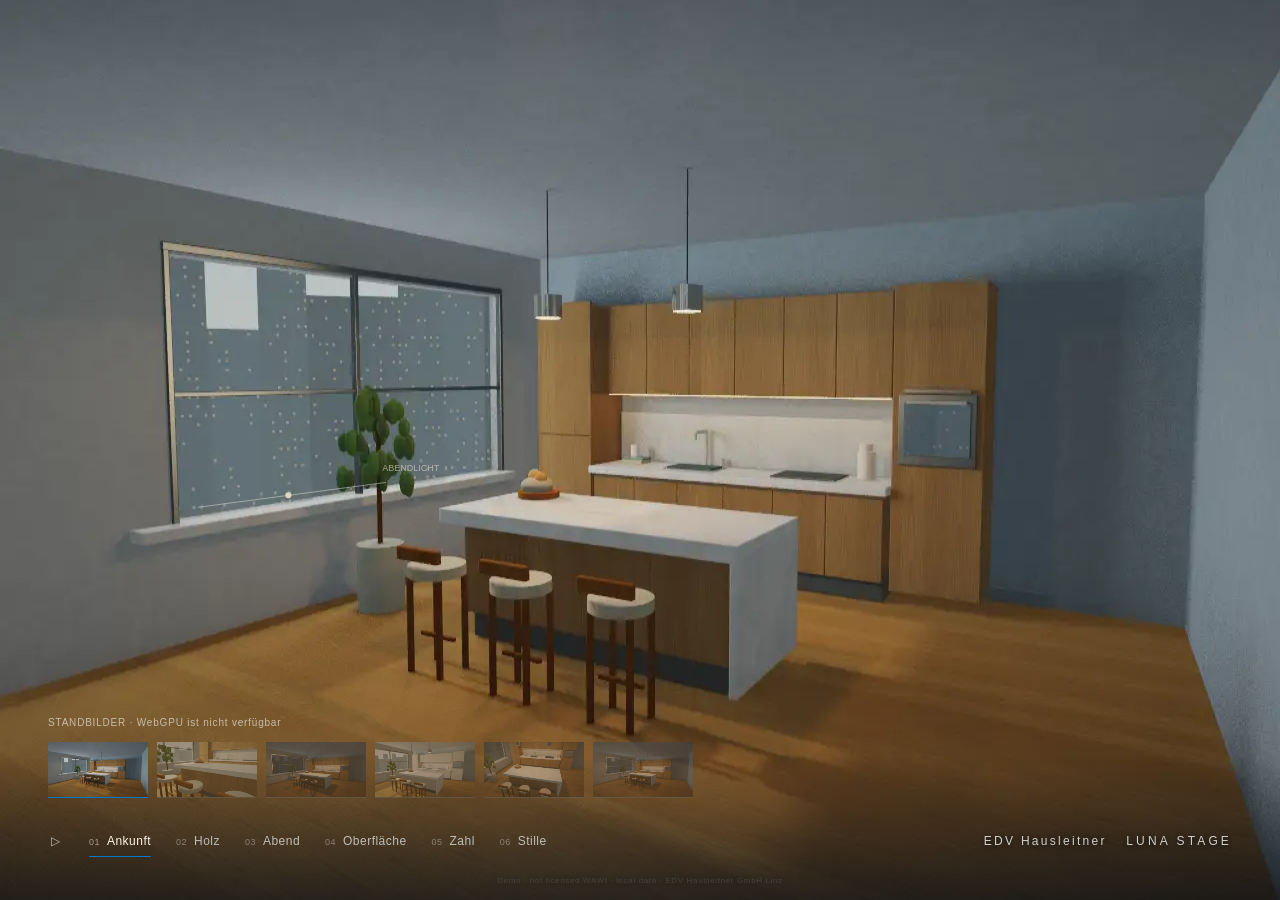
==== commit 893b63c2: "Publish final room and all local acceptance receipts" ====
--- a/index.html
+++ b/index.html
@@ -6,7 +6,7 @@
 <title>LUNA STAGE · Familie Berger</title>
 <link rel="icon" href="data:image/svg+xml,%3Csvg xmlns='http://www.w3.org/2000/svg' viewBox='0 0 48 48'%3E%3Crect width='48' height='48' fill='%23101b25'/%3E%3Cpath d='M13 10v28h24' fill='none' stroke='%23e8d6b8' stroke-width='2'/%3E%3C/svg%3E">
 <style>
-:root{color-scheme:dark;--accent:#0078c8;--ink:#101b25;--chalk:#e9e1d3;--muted:#b7b2a8;--font:'Segoe UI',Helvetica,Arial,sans-serif}*{box-sizing:border-box}html,body{margin:0;width:100%;height:100%;overflow:hidden;background:var(--ink);color:var(--chalk);font-family:var(--font)}#room,#still,#inscriptions{position:absolute;inset:0;width:100%;height:100%;display:block}#room{opacity:0;transition:opacity .6s}body.gpu #room{opacity:1}body.gpu #still{visibility:hidden}#inscriptions{pointer-events:none}#room,#still{touch-action:none;cursor:grab}#room:active,#still:active{cursor:grabbing}button{font:inherit;color:inherit;border:0;background:none;cursor:pointer}button:focus-visible{outline:1px solid #65b6e8;outline-offset:6px}#rail{position:absolute;bottom:38px;left:48px;right:48px;height:42px;display:flex;align-items:center;justify-content:space-between;gap:28px;text-shadow:0 1px 5px #081018;z-index:4}#chapters{display:flex;align-items:center;gap:25px;height:42px}#chapters button{padding:9px 0;position:relative;font-size:12px;font-weight:400;letter-spacing:.04em;color:#c1beb6;white-space:nowrap;transition:color .4s,opacity .6s}#chapters button:hover,#chapters button[aria-current=true]{color:#fff4e2}#chapters button small{margin-right:7px;font-size:9px;opacity:.55;font-variant-numeric:tabular-nums}#chapters button::after{content:'';position:absolute;left:0;bottom:0;height:1px;width:100%;background:var(--accent);opacity:0;transform:scaleX(0);transform-origin:left;transition:opacity .4s}#chapters button[aria-current=true]::after{opacity:1;transform:scaleX(var(--progress,1))}#play{width:16px;margin-right:0}#brand{font-size:10px;letter-spacing:.19em;white-space:nowrap;font-weight:400;color:#d4d0c7}#brand strong{font-weight:500;letter-spacing:.26em;margin-left:14px}footer{position:absolute;bottom:15px;left:20px;right:20px;text-align:center;font-size:8px;letter-spacing:.08em;color:#c1b9ab;opacity:.58;pointer-events:none;text-shadow:0 1px 6px #101b25;transition:opacity .6s}body.stille #chapters,body.stille footer{opacity:0;pointer-events:none}body.stille #rail:hover #chapters,body.stille #chapters:focus-within{opacity:1;pointer-events:auto}#filmstrip{display:none;position:absolute;left:48px;bottom:102px;gap:9px;z-index:3}body.fallback #filmstrip{display:flex}#filmstrip button{width:100px;padding:0;opacity:.55;transition:opacity .3s}#filmstrip button:hover,#filmstrip button[aria-current=true]{opacity:1}#filmstrip canvas{display:block;width:100%;height:56px;border-bottom:1px solid #646257}#filmstrip button[aria-current=true] canvas{border-color:var(--accent)}#fallback-note{display:none;position:absolute;left:48px;bottom:172px;font-size:10px;color:#c7bda9;letter-spacing:.08em}body.fallback #fallback-note{display:block}body.stille #fallback-note,body.stille #filmstrip{display:none}.sr{position:absolute;width:1px;height:1px;overflow:hidden;clip-path:inset(50%);white-space:nowrap}#sun{appearance:none;position:absolute;z-index:3;background:transparent;transform-origin:0 50%;height:22px;width:150px;margin:0;opacity:.01;cursor:ew-resize}#sun:focus-visible{opacity:.9;outline:1px solid #79b8dc}#sun::-webkit-slider-runnable-track{height:1px;background:#a6b5bd}#sun::-webkit-slider-thumb{appearance:none;width:10px;height:10px;margin-top:-5px;border:1px solid #efeadb;border-radius:50%;background:#101b25}body.stille #sun,body.fallback #sun{display:none}#hint{position:absolute;bottom:94px;left:48px;font-size:10px;letter-spacing:.07em;opacity:0;transition:opacity .5s;pointer-events:none;color:#ded7ca;text-shadow:0 1px 5px #000}#hint.visible{opacity:.75}#vignette{position:absolute;inset:0;pointer-events:none;background:linear-gradient(0deg,rgba(5,13,21,.68),transparent 16%,transparent 91%,rgba(5,13,21,.1));z-index:2}body.stille #hint{display:none}@media(max-width:850px){#rail{left:18px;right:18px;bottom:36px;gap:12px;align-items:flex-end;height:64px;flex-wrap:wrap}#chapters{gap:15px;order:2;width:100%;justify-content:space-between;height:28px}#chapters button{font-size:10px}#chapters small{display:none}#brand{font-size:9px}footer{font-size:6px;bottom:9px}#hint{left:18px;bottom:112px}#filmstrip{left:18px;right:18px;bottom:114px;gap:5px}#filmstrip button{width:16%}#fallback-note{left:18px;bottom:184px}}@media(prefers-reduced-motion:reduce){*{transition:none!important}}
+:root{color-scheme:dark;--accent:#0078c8;--ink:#101b25;--chalk:#e9e1d3;--muted:#b7b2a8;--font:'Segoe UI',Helvetica,Arial,sans-serif}*{box-sizing:border-box}html,body{margin:0;width:100%;height:100%;overflow:hidden;background:var(--ink);color:var(--chalk);font-family:var(--font)}#room,#still,#inscriptions{position:absolute;inset:0;width:100%;height:100%;display:block}#room{opacity:0;transition:opacity .6s}body.gpu #room{opacity:1}body.gpu #still{visibility:hidden}#inscriptions{pointer-events:none}#room,#still{touch-action:none;cursor:grab}#room:active,#still:active{cursor:grabbing}button{font:inherit;color:inherit;border:0;background:none;cursor:pointer}button:focus-visible{outline:1px solid #65b6e8;outline-offset:6px}#rail{position:absolute;bottom:38px;left:48px;right:48px;height:42px;display:flex;align-items:center;justify-content:space-between;gap:28px;text-shadow:0 1px 5px #081018;z-index:4}#chapters{display:flex;align-items:center;gap:25px;height:42px}#chapters button{padding:9px 0;position:relative;font-size:12px;font-weight:400;letter-spacing:.04em;color:#c1beb6;white-space:nowrap;transition:color .4s,opacity .6s}#chapters button:hover,#chapters button[aria-current=true]{color:#fff4e2}#chapters button small{margin-right:7px;font-size:9px;opacity:.55;font-variant-numeric:tabular-nums}#chapters button::after{content:'';position:absolute;left:0;bottom:0;height:1px;width:100%;background:var(--accent);opacity:0;transform:scaleX(0);transform-origin:left;transition:opacity .4s}#chapters button[aria-current=true]::after{opacity:1;transform:scaleX(var(--progress,1))}#play{width:16px;margin-right:0}#brand{font-size:12px;letter-spacing:.19em;white-space:nowrap;font-weight:400;color:#d4d0c7}#brand strong{font-weight:500;letter-spacing:.26em;margin-left:14px}footer{position:absolute;bottom:15px;left:20px;right:20px;text-align:center;font-size:8px;letter-spacing:.08em;color:#c1b9ab;opacity:.58;pointer-events:none;text-shadow:0 1px 6px #101b25;transition:opacity .6s}body.stille #chapters,body.stille footer{opacity:0;pointer-events:none}body.stille #rail:hover #chapters,body.stille #chapters:focus-within{opacity:1;pointer-events:auto}#filmstrip{display:none;position:absolute;left:48px;bottom:102px;gap:9px;z-index:3}body.fallback #filmstrip{display:flex}#filmstrip button{width:100px;padding:0;opacity:.55;transition:opacity .3s}#filmstrip button:hover,#filmstrip button[aria-current=true]{opacity:1}#filmstrip canvas{display:block;width:100%;height:56px;border-bottom:1px solid #646257}#filmstrip button[aria-current=true] canvas{border-color:var(--accent)}#fallback-note{display:none;position:absolute;left:48px;bottom:172px;font-size:10px;color:#c7bda9;letter-spacing:.08em}body.fallback #fallback-note{display:block}body.stille #fallback-note,body.stille #filmstrip{display:none}.sr{position:absolute;width:1px;height:1px;overflow:hidden;clip-path:inset(50%);white-space:nowrap}#sun{appearance:none;position:absolute;z-index:3;background:transparent;transform-origin:0 50%;height:22px;width:150px;margin:0;opacity:.01;cursor:ew-resize}#sun:focus-visible{opacity:.9;outline:1px solid #79b8dc}#sun::-webkit-slider-runnable-track{height:1px;background:#a6b5bd}#sun::-webkit-slider-thumb{appearance:none;width:10px;height:10px;margin-top:-5px;border:1px solid #efeadb;border-radius:50%;background:#101b25}body.stille #sun,body.fallback #sun{display:none}#hint{position:absolute;bottom:94px;left:48px;font-size:10px;letter-spacing:.07em;opacity:0;transition:opacity .5s;pointer-events:none;color:#ded7ca;text-shadow:0 1px 5px #000}#hint.visible{opacity:.75}#vignette{position:absolute;inset:0;pointer-events:none;background:linear-gradient(0deg,rgba(5,13,21,.68),transparent 16%,transparent 91%,rgba(5,13,21,.1));z-index:2}body.stille #hint{display:none}@media(max-width:850px){#rail{left:18px;right:18px;bottom:36px;gap:12px;align-items:flex-end;height:64px;flex-wrap:wrap}#chapters{gap:15px;order:2;width:100%;justify-content:space-between;height:28px}#chapters button{font-size:10px}#chapters small{display:none}#brand{font-size:9px}footer{font-size:6px;bottom:9px}#hint{left:18px;bottom:112px}#filmstrip{left:18px;right:18px;bottom:114px;gap:5px}#filmstrip button{width:16%}#fallback-note{left:18px;bottom:184px}}@media(prefers-reduced-motion:reduce){*{transition:none!important}}
 </style>
 </head>
 <body>
@@ -33,8 +33,9 @@
 // Materials: plaster 1, oak/variant 2, stone 3, charcoal 4, metal 5, emission 6, ceramic 7, fixed oak 8, city 9, fabric 10.
 box([0,-.07,.7],[4.5,.07,5.2],8,[.72,.68,.57],0);
 box([.5,1.65,-2.86],[4.0,1.65,.07],1,[.28,.33,.35],0);
-box([.5,3.27,.0],[4.0,.06,4.5],1,[.38,.40,.40],0);
+box([.5,3.27,1.5],[4.0,.06,6.0],1,[.38,.40,.40],0);
 box([4.48,1.65,1.5],[.06,1.65,4.35],1,[.26,.30,.32],0);
+box([-3.33,1.65,5.8],[.09,1.65,2.61],1,[.52,.53,.50],0);
 // Window wall, open light aperture. No transparent box covering the view.
 box([-3.33,.40,.1],[.09,.40,3.1],1,[.52,.53,.50],0);box([-3.33,3.01,.1],[.09,.28,3.1],1,[.52,.53,.50],0);
 box([-3.33,1.77,-2.5],[.09,1.02,.58],1,[.52,.53,.5],0);box([-3.33,1.77,3.1],[.09,1.02,.76],1,[.52,.53,.5],0);
@@ -100,27 +101,31 @@
 Luna.hud.announce=t=>{$('announcement').textContent=t};let hintTimer;
 Luna.hud.hint=t=>{$('hint').textContent=t;$('hint').classList.add('visible');clearTimeout(hintTimer);hintTimer=setTimeout(()=>$('hint').classList.remove('visible'),3600)};
 Luna.cam.apply=(i,phase=0)=>{const c=cs[i];Luna.cam.eye=V.lerp(c.eye,c.end,smooth(clamp(phase)));Luna.cam.to=[...c.to];Luna.cam.fov=c.fov;Luna.scene.sun=c.sun;Luna.scene.price=i===4;Luna.scene.material=i===3&&phase>.20&&phase<.84?1:0};
-Luna.cam.goto=(i,animate=true)=>{i=clamp(Math.floor(i),0,5);let old={eye:[...Luna.cam.eye],to:[...Luna.cam.to],fov:Luna.cam.fov,sun:Luna.scene.sun};Luna.cam.chapter=i;Luna.cam.time=i*8;Luna.cam.manual=false;Luna.cam.playing=false;Luna.cam.apply(i,i===3?.50:.20);if(animate&&Luna.gpu.ready&&!matchMedia('(prefers-reduced-motion: reduce)').matches)Luna.cam.transition={old,start:performance.now()};else Luna.cam.transition=null;Luna.hud.sync();Luna.gpu.invalidate();Luna.hud.announce(cs[i].name)};
+Luna.cam.goto=(i,animate=true)=>{i=Number.isFinite(i)?clamp(Math.floor(i),0,5):0;let old={eye:[...Luna.cam.eye],to:[...Luna.cam.to],fov:Luna.cam.fov,sun:Luna.scene.sun};Luna.cam.chapter=i;Luna.cam.time=i*8;Luna.cam.manual=false;Luna.cam.playing=false;Luna.cam.apply(i,i===3?.50:.20);if(animate&&Luna.gpu.ready&&!matchMedia('(prefers-reduced-motion: reduce)').matches)Luna.cam.transition={old,start:performance.now()};else Luna.cam.transition=null;Luna.hud.sync();Luna.gpu.invalidate();Luna.hud.announce(cs[i].name)};
 Luna.cam.seek=(seconds)=>{Luna.cam.time=clamp(seconds,0,48);let i=Math.min(5,Math.floor(Luna.cam.time/8));Luna.cam.chapter=i;Luna.cam.playing=false;Luna.cam.manual=false;Luna.cam.transition=null;Luna.cam.apply(i,(Luna.cam.time-i*8)/8);Luna.hud.sync();Luna.gpu.invalidate()};
-Luna.hud.sync=()=>{const i=Luna.cam.chapter;document.body.classList.toggle('stille',i===5&&!Luna.scene.ceo);controls.forEach((b,j)=>{b.setAttribute('aria-current',String(j===i));b.style.setProperty('--progress',Luna.cam.playing?clamp((Luna.cam.time-i*8)/8):1)});[...$('filmstrip').children].forEach((b,j)=>b.setAttribute('aria-current',String(i===j)));$('play').textContent=Luna.cam.playing?'Ⅱ':'▷';$('play').setAttribute('aria-label',Luna.cam.playing?'Film pausieren':'Film abspielen');$('sun').value=Math.round(Luna.scene.sun*100)};
+Luna.hud.sync=()=>{const i=Luna.cam.chapter;$('room').setAttribute('aria-label','Küche der Familie Berger, 3 600 mm. '+(Luna.scene.material?'Sandlack, seidenmatt.':'Eiche natur.')+' Berühren Sie eine Front zum Materialwechsel, die Arbeitsplatte für den Preis. Ziehen Sie zum Umsehen.');document.body.classList.toggle('stille',i===5&&!Luna.scene.ceo);controls.forEach((b,j)=>{b.setAttribute('aria-current',String(j===i));b.style.setProperty('--progress',Luna.cam.playing?clamp((Luna.cam.time-i*8)/8):1)});[...$('filmstrip').children].forEach((b,j)=>b.setAttribute('aria-current',String(i===j)));$('play').textContent=Luna.cam.playing?'Ⅱ':'▷';$('play').setAttribute('aria-label',Luna.cam.playing?'Film pausieren':'Film abspielen');$('sun').value=Math.round(Luna.scene.sun*100)};
 Luna.cam.toggle=()=>{if(Luna.cam.time>=47.9){Luna.cam.time=0;Luna.cam.chapter=0}Luna.cam.manual=false;Luna.cam.playing=!Luna.cam.playing;Luna.hud.sync();Luna.gpu.invalidate()};$('play').onclick=Luna.cam.toggle;
 Luna.cam.basis=()=>{const f=V.norm(V.sub(Luna.cam.to,Luna.cam.eye)),r=V.norm(V.cross(f,[0,1,0])),u=V.cross(r,f);return {f,r,u,tan:Math.tan(Luna.cam.fov*Math.PI/360)}};
 Luna.cam.project=(p,w=innerWidth,h=innerHeight)=>{const b=Luna.cam.basis(),d=V.sub(p,Luna.cam.eye),z=V.dot(d,b.f);return {x:w/2+V.dot(d,b.r)/z/b.tan*h/2,y:h/2-V.dot(d,b.u)/z/b.tan*h/2,z}};
 Luna.cam.ray=(x,y)=>{const b=Luna.cam.basis();return V.norm(V.add(b.f,V.add(V.mul(b.r,(x/innerWidth*2-1)*(innerWidth/innerHeight)*b.tan),V.mul(b.u,(1-y/innerHeight*2)*b.tan))))};
 function hitBox(ro,rd,o){let lo=-Infinity,hi=Infinity;for(let j=0;j<3;j++){if(Math.abs(rd[j])<1e-8){if(Math.abs(ro[j]-o.c[j])>o.s[j])return Infinity;continue}let a=(o.c[j]-o.s[j]-ro[j])/rd[j],b=(o.c[j]+o.s[j]-ro[j])/rd[j];lo=Math.max(lo,Math.min(a,b));hi=Math.min(hi,Math.max(a,b))}return hi>=Math.max(lo,0)?(lo>.001?lo:hi):Infinity}
 Luna.scene.pick=(x,y)=>{const ro=Luna.cam.eye,rd=Luna.cam.ray(x,y);let t=Infinity,id=-1;O.forEach((o,i)=>{const d=hitBox(ro,rd,o);if(d<t){t=d;id=i}});return {id,t,point:V.add(ro,V.mul(rd,t)),object:O[id]}};
-Luna.scene.cycle=()=>{Luna.cam.playing=false;Luna.cam.manual=true;Luna.scene.material=1-Luna.scene.material;Luna.store.write();Luna.hud.announce(Luna.scene.material?'Sandlack, seidenmatt':'Eiche natur');Luna.hud.sync();Luna.gpu.invalidate()};
+Luna.scene.cycle=()=>{if(!Luna.gpu.ready){Luna.cam.goto(Luna.scene.material?2:3,false);return}Luna.cam.playing=false;Luna.cam.manual=true;Luna.scene.material=1-Luna.scene.material;Luna.store.write();Luna.hud.announce(Luna.scene.material?'Sandlack, seidenmatt':'Eiche natur');Luna.hud.sync();Luna.gpu.invalidate()};
 Luna.scene.togglePrice=()=>{Luna.cam.playing=false;Luna.cam.manual=true;Luna.scene.price=!Luna.scene.price;Luna.hud.sync();Luna.store.write();Luna.gpu.invalidate();Luna.hud.announce(Luna.scene.price?'18.740 Euro inklusive 20 Prozent Umsatzsteuer. Montage Kalenderwoche 38.':'Preis ausgeblendet')};
 /* Canvas2D fallback: a static architectural projection from exactly the same geometry. No fake GPU claim. */
+/* BAKED-STILLS-BEGIN */
+const embeddedStills=["[data-uri]","[data-uri]","[data-uri]","[data-uri]","[data-uri]","[data-uri]"];
+const stillImages=embeddedStills.map((src,i)=>{const image=new Image();image.onload=()=>{Luna.gpu.drawStill($("filmstrip").children[i].querySelector("canvas"),i,true);if(!Luna.gpu.ready){Luna.gpu.drawStill($("still"));Luna.hud.draw();Luna.gpu.bakedStillMS=performance.now()}};image.src=src;return image;});
+/* BAKED-STILLS-END */
 let woodPattern=null;function makeWood(){let c=document.createElement('canvas');c.width=256;c.height=512;let g=c.getContext('2d');g.fillStyle='#9b7a54';g.fillRect(0,0,256,512);for(let i=0;i<540;i++){let x=(Math.sin(i*721.37)*.5+.5)*256;g.strokeStyle=i%3?'rgba(56,32,12,.14)':'rgba(228,190,129,.18)';g.lineWidth=i%5===0?1.4:.45;g.beginPath();g.moveTo(x,0);for(let y=0;y<=512;y+=24)g.lineTo(x+Math.sin(y/75+i)*2.2,y);g.stroke()}woodPattern=c;return c}
 makeWood();
-Luna.gpu.drawStill=(canvas,chapter=Luna.cam.chapter,thumb=false)=>{const g=canvas.getContext('2d'),w=canvas.width,h=canvas.height,old={eye:Luna.cam.eye,to:Luna.cam.to,fov:Luna.cam.fov};if(thumb){Luna.cam.eye=cs[chapter].eye;Luna.cam.to=cs[chapter].to;Luna.cam.fov=cs[chapter].fov}const evening=cs[chapter].sun,m=chapter===3?1:Luna.scene.material;let bg=g.createLinearGradient(0,0,w,h);bg.addColorStop(0,evening>.5?'#647780':'#bacad0');bg.addColorStop(1,'#1a2630');g.fillStyle=bg;g.fillRect(0,0,w,h);const faces=[];for(const o of O){let s=o.s,c=o.c;const vertices=[[-1,-1,-1],[1,-1,-1],[1,1,-1],[-1,1,-1],[-1,-1,1],[1,-1,1],[1,1,1],[-1,1,1]].map(p=>V.add(c,p.map((v,j)=>v*s[j])));for(const [ids,n] of [[[4,5,6,7],[0,0,1]],[[1,0,3,2],[0,0,-1]],[[0,4,7,3],[-1,0,0]],[[5,1,2,6],[1,0,0]],[[7,6,2,3],[0,1,0]],[[0,1,5,4],[0,-1,0]]]){const p=ids.map(i=>Luna.cam.project(vertices[i],w,h));if(p.some(v=>v.z<.1))continue;if(V.dot(n,V.sub(Luna.cam.eye,c))<0)continue;faces.push({p,d:p.reduce((s,v)=>s+v.z,0)/4,o,n})}}faces.sort((a,b)=>b.d-a.d);for(const f of faces){const {o,n,p}=f;let col=o.col,wood=o.m===8||(o.m===2&&!m);if(o.m===2)col=m?[.72,.70,.63]:[.62,.45,.28];if(o.m===3)col=o.col;if(o.m===6)col=[1,.78,.40];let k=(n[1]>.5?1:n[0]<-.5?.88:.69)*(1-evening*.27);g.beginPath();p.forEach((v,i)=>i?g.lineTo(v.x,v.y):g.moveTo(v.x,v.y));g.closePath();g.fillStyle='rgb('+col.map(v=>Math.round(clamp(v*k)*255)).join(',')+')';g.fill();if(wood){g.save();g.clip();g.globalAlpha=.36;g.fillStyle=g.createPattern(woodPattern,'repeat');g.fillRect(0,0,w,h);g.restore()}g.strokeStyle='rgba(9,17,21,.15)';g.lineWidth=.45;g.stroke()}if(!thumb){g.fillStyle='rgba(7,15,24,.10)';g.fillRect(0,0,w,h)}Luna.cam.eye=old.eye;Luna.cam.to=old.to;Luna.cam.fov=old.fov};
+Luna.gpu.drawStill=(canvas,chapter=Luna.cam.chapter,thumb=false)=>{const frame=stillImages[chapter];if(frame?.complete&&frame.naturalWidth){const g=canvas.getContext('2d'),w=canvas.width,h=canvas.height;g.drawImage(frame,0,0,w,h);return}const g=canvas.getContext('2d'),w=canvas.width,h=canvas.height,old={eye:Luna.cam.eye,to:Luna.cam.to,fov:Luna.cam.fov};if(thumb){Luna.cam.eye=cs[chapter].eye;Luna.cam.to=cs[chapter].to;Luna.cam.fov=cs[chapter].fov}const evening=cs[chapter].sun,m=chapter===3?1:Luna.scene.material;let bg=g.createLinearGradient(0,0,w,h);bg.addColorStop(0,evening>.5?'#647780':'#bacad0');bg.addColorStop(1,'#1a2630');g.fillStyle=bg;g.fillRect(0,0,w,h);const faces=[];for(const o of O){let s=o.s,c=o.c;const vertices=[[-1,-1,-1],[1,-1,-1],[1,1,-1],[-1,1,-1],[-1,-1,1],[1,-1,1],[1,1,1],[-1,1,1]].map(p=>V.add(c,p.map((v,j)=>v*s[j])));for(const [ids,n] of [[[4,5,6,7],[0,0,1]],[[1,0,3,2],[0,0,-1]],[[0,4,7,3],[-1,0,0]],[[5,1,2,6],[1,0,0]],[[7,6,2,3],[0,1,0]],[[0,1,5,4],[0,-1,0]]]){const p=ids.map(i=>Luna.cam.project(vertices[i],w,h));if(p.some(v=>v.z<.1))continue;if(V.dot(n,V.sub(Luna.cam.eye,c))<0)continue;faces.push({p,d:p.reduce((s,v)=>s+v.z,0)/4,o,n})}}faces.sort((a,b)=>b.d-a.d);for(const f of faces){const {o,n,p}=f;let col=o.col,wood=o.m===8||(o.m===2&&!m);if(o.m===2)col=m?[.72,.70,.63]:[.62,.45,.28];if(o.m===3)col=o.col;if(o.m===6)col=[1,.78,.40];let k=(n[1]>.5?1:n[0]<-.5?.88:.69)*(1-evening*.27);g.beginPath();p.forEach((v,i)=>i?g.lineTo(v.x,v.y):g.moveTo(v.x,v.y));g.closePath();g.fillStyle='rgb('+col.map(v=>Math.round(clamp(v*k)*255)).join(',')+')';g.fill();if(wood){g.save();g.clip();g.globalAlpha=.36;g.fillStyle=g.createPattern(woodPattern,'repeat');g.fillRect(0,0,w,h);g.restore()}g.strokeStyle='rgba(9,17,21,.15)';g.lineWidth=.45;g.stroke()}if(!thumb){g.fillStyle='rgba(7,15,24,.10)';g.fillRect(0,0,w,h)}Luna.cam.eye=old.eye;Luna.cam.to=old.to;Luna.cam.fov=old.fov};
 function sizeStill(){let c=$('still');c.width=Math.min(1920,innerWidth*devicePixelRatio);c.height=Math.min(1080,innerHeight*devicePixelRatio);Luna.gpu.drawStill(c)}
 Luna.cam.apply(0);if(saved&&!params.has('chapter')){Luna.cam.goto(saved.chapter,false);Object.assign(Luna.scene,{material:saved.material,sun:saved.sun,price:saved.price});Luna.cam.manual=true;}if(params.has('chapter'))Luna.cam.goto(clamp(Number(params.get('chapter'))-1,0,5),false);if(params.has('paused'))Luna.cam.playing=false;if(forcedFallback)Luna.cam.playing=false;
 sizeStill();Luna.gpu.firstImageMS=performance.now();requestAnimationFrame(()=>{Luna.gpu.firstPaintMS=performance.now()});
 /* A glyph texture is sampled in world coordinates by WGSL, so inscriptions receive room lighting and perspective. */
 const atlas=document.createElement('canvas');atlas.width=2048;atlas.height=1024;const ag=atlas.getContext('2d');
-function drawAtlas(){ag.clearRect(0,0,2048,1024);ag.fillStyle='#fff';ag.font='400 22px Segoe UI, Arial';ag.letterSpacing='5px';ag.fillText('F A M I L I E   B E R G E R',90,98);ag.font='300 181px Segoe UI, Arial';ag.fillText('18.740 €',80,278);ag.letterSpacing='0px';ag.font='400 49px Segoe UI, Arial';ag.fillText('inkl. 20 % USt · Montage KW38',90,357);ag.fillStyle='#999';ag.fillRect(90,401,1370,2);ag.font='400 24px Segoe UI, Arial';ag.fillText('E I N   R A U M .   I H R   Z U H A U S E .',90,456);ag.fillStyle='#fff';ag.font='300 85px Segoe UI, Arial';ag.fillText('31 %',90,686);ag.font='400 36px Segoe UI, Arial';ag.fillText('Marge · intern',90,734);ag.font='400 37px Segoe UI, Arial';ag.fillText('F A M I L I E   B E R G E R',80,881);ag.font='400 24px Segoe UI, Arial';ag.fillText('EICHE NATUR  /  3 600 mm',80,932)}drawAtlas();
+function drawAtlas(){ag.clearRect(0,0,2048,1024);ag.fillStyle='#fff';ag.font='400 22px Segoe UI, Arial';ag.letterSpacing='5px';ag.fillText('F A M I L I E   B E R G E R',90,98);ag.font='300 181px Segoe UI, Arial';ag.fillText('18.740 €',80,278);ag.letterSpacing='0px';ag.font='400 49px Segoe UI, Arial';ag.fillText('inkl. 20 % USt · Montage KW38',90,357);ag.fillStyle='#999';ag.fillRect(90,401,1370,2);ag.font='400 24px Segoe UI, Arial';ag.fillText('E I N   R A U M .   I H R   Z U H A U S E .',90,456);ag.fillStyle='#fff';ag.font='300 85px Segoe UI, Arial';ag.fillText('31 %',90,686);ag.font='400 36px Segoe UI, Arial';ag.fillText('Marge · intern',90,734);ag.font='400 37px Segoe UI, Arial';ag.fillText('F A M I L I E   B E R G E R',80,881);ag.font='400 24px Segoe UI, Arial';ag.fillText('3 600 mm  /  FÜR IHR ZUHAUSE',80,932)}drawAtlas();
 const shader=`
 struct Params {eye:vec4f, forward:vec4f, right:vec4f, up:vec4f, view:vec4f, state:vec4f};
 struct Obj {centre:vec4f, size:vec4f, col:vec4f};
@@ -191,13 +196,13 @@
 Luna.gpu.fallback=reason=>{Luna.gpu.ready=false;Luna.gpu.backend='Canvas2D';Luna.gpu.reason=reason;Luna.cam.playing=false;document.body.classList.remove('gpu');document.body.classList.add('fallback');for(let i=0;i<6;i++)Luna.gpu.drawStill($('filmstrip').children[i].querySelector('canvas'),i,true);Luna.gpu.drawStill($('still'));Luna.hud.sync();Luna.hud.draw()};
 Luna.hud.draw=()=>{const c=$('inscriptions'),w=innerWidth,h=innerHeight;c.width=Math.round(w*devicePixelRatio);c.height=Math.round(h*devicePixelRatio);const g=c.getContext('2d');g.scale(devicePixelRatio,devicePixelRatio);if(Luna.cam.chapter===5&&!Luna.scene.ceo){$('sun').style.display='none';return}const a=Luna.cam.project([-3.035,.878,-.50]),b=Luna.cam.project([-3.035,.878,1.47]);if(a.z>.1&&b.z>.1){g.strokeStyle='rgba(224,229,219,.58)';g.lineWidth=.85;g.beginPath();g.moveTo(a.x,a.y);g.lineTo(b.x,b.y);g.stroke();let p={x:mix(a.x,b.x,Luna.scene.sun),y:mix(a.y,b.y,Luna.scene.sun)};g.beginPath();g.arc(p.x,p.y,3,0,Math.PI*2);g.fillStyle='#ddd8c4';g.fill();g.font='9px Segoe UI, Arial';g.fillStyle='rgba(229,221,201,.65)';g.fillText(Luna.scene.sun<.45?'MORGENLICHT':'ABENDLICHT',a.x-4,a.y-11);let el=$('sun');el.style.display='';el.style.left=a.x+'px';el.style.top=(a.y-11)+'px';el.style.width=Math.hypot(b.x-a.x,b.y-a.y)+'px';el.style.transform='rotate('+Math.atan2(b.y-a.y,b.x-a.x)+'rad)'}else $('sun').style.display='none';
 // Fallback inscriptions use a projective subdivision rather than a screen-space card.
-if(!Luna.gpu.ready&&(Luna.scene.price||Luna.scene.ceo)){const src=atlas,rows=16,cols=24;for(let j=0;j<rows;j++)for(let i=0;i<cols;i++){const uy=j/rows*.77;if(uy<.52&&!Luna.scene.price||uy>=.52&&!Luna.scene.ceo)continue;const x=-.76+i/cols*2.15,z=j/rows*1.05;const p0=Luna.cam.project([x,.96,z]),p1=Luna.cam.project([x+2.15/cols,.96,z]),p2=Luna.cam.project([x,.96,z+1.05/rows]);if(p0.z<.1)continue;g.save();g.globalAlpha=.67;g.transform((p1.x-p0.x)/(2048/cols),(p1.y-p0.y)/(2048/cols),(p2.x-p0.x)/(1024*.77/rows),(p2.y-p0.y)/(1024*.77/rows),p0.x,p0.y);g.drawImage(src,i*2048/cols,j*1024*.77/rows,2048/cols,1024*.77/rows,0,0,2048/cols+.5,1024*.77/rows+.5);g.restore()}}};
+if(!Luna.gpu.ready&&(Luna.scene.price||Luna.scene.ceo)){const src=atlas,rows=16,cols=24;for(let j=0;j<rows;j++)for(let i=0;i<cols;i++){const uy=j/rows*.77;if(uy<.52&&!Luna.scene.price||uy>=.52&&!Luna.scene.ceo)continue;const x=-.76+i/cols*2.15,z=j/rows*1.05;const p0=Luna.cam.project([x,.96,z]),p1=Luna.cam.project([x+2.15/cols,.96,z]),p2=Luna.cam.project([x,.96,z+1.05/rows]);if(p0.z<.1)continue;g.save();g.globalAlpha=.68;g.filter='brightness(.16)';g.transform((p1.x-p0.x)/(2048/cols),(p1.y-p0.y)/(2048/cols),(p2.x-p0.x)/(1024*.77/rows),(p2.y-p0.y)/(1024*.77/rows),p0.x,p0.y);g.drawImage(src,i*2048/cols,j*1024*.77/rows,2048/cols,1024*.77/rows,0,0,2048/cols+.5,1024*.77/rows+.5);g.restore()}}};
 $('sun').addEventListener('input',e=>{Luna.scene.sun=Number(e.target.value)/100;Luna.cam.playing=false;Luna.cam.manual=true;Luna.hud.sync();Luna.store.write();Luna.gpu.invalidate()});
 let pointer=null;function pointerDown(e){if(e.button!==0)return;pointer={x:e.clientX,y:e.clientY,lastX:e.clientX,lastY:e.clientY,moved:false};e.currentTarget.setPointerCapture(e.pointerId)}function pointerMove(e){if(!pointer)return;let dx=e.clientX-pointer.lastX,dy=e.clientY-pointer.lastY;if(Math.hypot(e.clientX-pointer.x,e.clientY-pointer.y)>5)pointer.moved=true;if(pointer.moved&&Luna.gpu.ready){Luna.cam.playing=false;Luna.cam.manual=true;Luna.cam.transition=null;let v=V.sub(Luna.cam.eye,Luna.cam.to),r=Math.hypot(...v),theta=Math.atan2(v[0],v[2])-dx*.0045,phi=clamp(Math.acos(v[1]/r)+dy*.0035,.24,1.53);Luna.cam.eye=V.add(Luna.cam.to,[r*Math.sin(phi)*Math.sin(theta),r*Math.cos(phi),r*Math.sin(phi)*Math.cos(theta)]);Luna.hud.sync();Luna.gpu.invalidate()}pointer.lastX=e.clientX;pointer.lastY=e.clientY}
 function pointerUp(e){if(!pointer)return;const moved=pointer.moved;pointer=null;if(moved)return;let hit=Luna.scene.pick(e.clientX,e.clientY);if(hit.object?.m===2)Luna.scene.cycle();else if(hit.object?.m===3)Luna.scene.togglePrice();else Luna.hud.hint('Berühren Sie eine Front oder die Arbeitsplatte. Ziehen Sie zum Umsehen.')}for(const el of [$('room'),$('still')]){el.addEventListener('pointerdown',pointerDown);el.addEventListener('pointermove',pointerMove);el.addEventListener('pointerup',pointerUp);el.addEventListener('pointercancel',()=>pointer=null);el.addEventListener('wheel',e=>{e.preventDefault();if(!Luna.gpu.ready)return;Luna.cam.playing=false;Luna.cam.manual=true;const d=V.sub(Luna.cam.eye,Luna.cam.to),r=Math.hypot(...d),nr=clamp(r*Math.exp(e.deltaY*.001),1.35,10);Luna.cam.eye=V.add(Luna.cam.to,V.mul(d,nr/r));Luna.hud.sync();Luna.gpu.invalidate()},{passive:false})}
 Luna.hud.fullscreen=async()=>{try{if(document.fullscreenElement)await document.exitFullscreen();else await document.documentElement.requestFullscreen()}catch{Luna.hud.hint('Vollbild ist in diesem Browser nicht freigegeben.')}};
 Luna.gpu.snapshot=async()=>{if(Luna.gpu.snapshotBusy)return;Luna.gpu.snapshotBusy=true;const old={eye:[...Luna.cam.eye],to:[...Luna.cam.to],fov:Luna.cam.fov,chapter:Luna.cam.chapter,time:Luna.cam.time,playing:Luna.cam.playing,manual:Luna.cam.manual,transition:Luna.cam.transition,scene:{sun:Luna.scene.sun,material:Luna.scene.material,price:Luna.scene.price,ceo:Luna.scene.ceo}};try{Luna.cam.goto(2,false);Luna.scene.price=false;Luna.scene.ceo=false;const out=document.createElement('canvas');out.width=1920;out.height=1080;const g=out.getContext('2d');if(Luna.gpu.ready){g.putImageData(await Luna.gpu.readPixels(1920,1080),0,0)}else Luna.gpu.drawStill(out,2);g.fillStyle='rgba(9,18,27,.30)';g.fillRect(0,1018,1920,62);g.font='400 14px Segoe UI, Arial';g.fillStyle='#ddd5c5';g.fillText('STAGE / Berger / Abend',44,1055);g.textAlign='right';g.font='400 12px Segoe UI, Arial';g.fillText('EDV Hausleitner · LUNA STAGE',1876,1055);const blob=await new Promise(resolve=>out.toBlob(resolve,'image/png'));if(!blob)throw Error('PNG export failed');Luna.gpu.lastSnapshot={width:1920,height:1080,type:blob.type,bytes:blob.size};const a=document.createElement('a');const url=URL.createObjectURL(blob);a.href=url;a.download='STAGE-Berger-Abend.png';a.click();setTimeout(()=>URL.revokeObjectURL(url),2000)}catch(e){Luna.hud.hint('Standbild konnte nicht gespeichert werden.');Luna.gpu.errors.push(String(e))}finally{Object.assign(Luna.cam,{eye:old.eye,to:old.to,fov:old.fov,chapter:old.chapter,time:old.time,playing:old.playing,manual:old.manual,transition:old.transition});Object.assign(Luna.scene,old.scene);Luna.gpu.snapshotBusy=false;Luna.hud.sync();Luna.gpu.invalidate()}};
-addEventListener('keydown',e=>{if(e.target.tagName==='INPUT')return;if(e.ctrlKey||e.metaKey||e.altKey)return;const k=e.key.toLowerCase();if(k==='f'){e.preventDefault();Luna.hud.fullscreen()}else if(k==='c'){Luna.scene.ceo=!Luna.scene.ceo;Luna.hud.sync();Luna.gpu.invalidate()}else if(k==='s'){e.preventDefault();Luna.gpu.snapshot()}else if(k===' '){e.preventDefault();Luna.cam.toggle()}else if(k==='escape'){Luna.cam.goto(5)}else if(k==='arrowright'){e.preventDefault();Luna.cam.goto((Luna.cam.chapter+1)%6)}else if(k==='arrowleft'){e.preventDefault();Luna.cam.goto((Luna.cam.chapter+5)%6)}else if(/^[1-6]$/.test(k)){Luna.cam.goto(Number(k)-1)}else if(k==='m'){Luna.scene.cycle()}else if(k==='p'){Luna.scene.togglePrice()}});
+addEventListener('keydown',e=>{if(e.target.tagName==='INPUT'&&['arrowleft','arrowright','arrowup','arrowdown','home','end'].includes(e.key.toLowerCase()))return;if(e.ctrlKey||e.metaKey||e.altKey)return;const k=e.key.toLowerCase();if(k==='f'){e.preventDefault();Luna.hud.fullscreen()}else if(k==='c'){Luna.scene.ceo=!Luna.scene.ceo;Luna.hud.sync();Luna.gpu.invalidate()}else if(k==='s'){e.preventDefault();Luna.gpu.snapshot()}else if(k===' '){e.preventDefault();Luna.cam.toggle()}else if(k==='escape'){Luna.cam.goto(5)}else if(k==='arrowright'){e.preventDefault();Luna.cam.goto((Luna.cam.chapter+1)%6)}else if(k==='arrowleft'){e.preventDefault();Luna.cam.goto((Luna.cam.chapter+5)%6)}else if(/^[1-6]$/.test(k)){Luna.cam.goto(Number(k)-1)}else if(k==='m'){Luna.scene.cycle()}else if(k==='p'){Luna.scene.togglePrice()}});
 addEventListener('resize',()=>{sizeStill();Luna.gpu.invalidate()});document.addEventListener('visibilitychange',()=>{lastFrame=performance.now();if(!document.hidden)Luna.gpu.invalidate()});
 function tick(now){raf=0;let dt=lastFrame?Math.min((now-lastFrame)/1000,1.0):0;lastFrame=now;if(document.hidden)return;if(Luna.gpu.snapshotBusy){raf=requestAnimationFrame(tick);return}let moving=false;if(Luna.cam.playing&&Luna.gpu.ready){Luna.cam.time=Math.min(48,Luna.cam.time+dt);Luna.cam.chapter=Math.min(5,Math.floor(Luna.cam.time/8));Luna.cam.apply(Luna.cam.chapter,(Luna.cam.time%8)/8);if(Luna.cam.time>=48){Luna.cam.playing=false;Luna.cam.apply(5,1)}moving=true;Luna.hud.sync()}if(Luna.cam.transition){let t=clamp((now-Luna.cam.transition.start)/1100),v=Luna.cam.transition.old,c=cs[Luna.cam.chapter];const target=V.lerp(c.eye,c.end,smooth(.2));Luna.cam.eye=V.lerp(v.eye,target,smooth(t));Luna.cam.to=V.lerp(v.to,c.to,smooth(t));Luna.cam.fov=mix(v.fov,c.fov,smooth(t));Luna.scene.sun=mix(v.sun,c.sun,smooth(t));moving=true;if(t===1)Luna.cam.transition=null}if(dirty||moving||now-settleAt<260||(Luna.gpu.ready&&Luna.gpu.samples<Luna.gpu.targetSamples)){if(Luna.gpu.ready)Luna.gpu.render();else Luna.gpu.drawStill($('still'));Luna.hud.draw();dirty=false}if(moving||now-settleAt<300||(Luna.gpu.ready&&Luna.gpu.samples<Luna.gpu.targetSamples))raf=requestAnimationFrame(tick)}
 Luna.hud.sync();Luna.hud.draw();Luna.gpu.init().catch(e=>{Luna.gpu.errors.push(String(e));console.warn('LUNA STAGE:',String(e));Luna.gpu.fallback(String(e))});
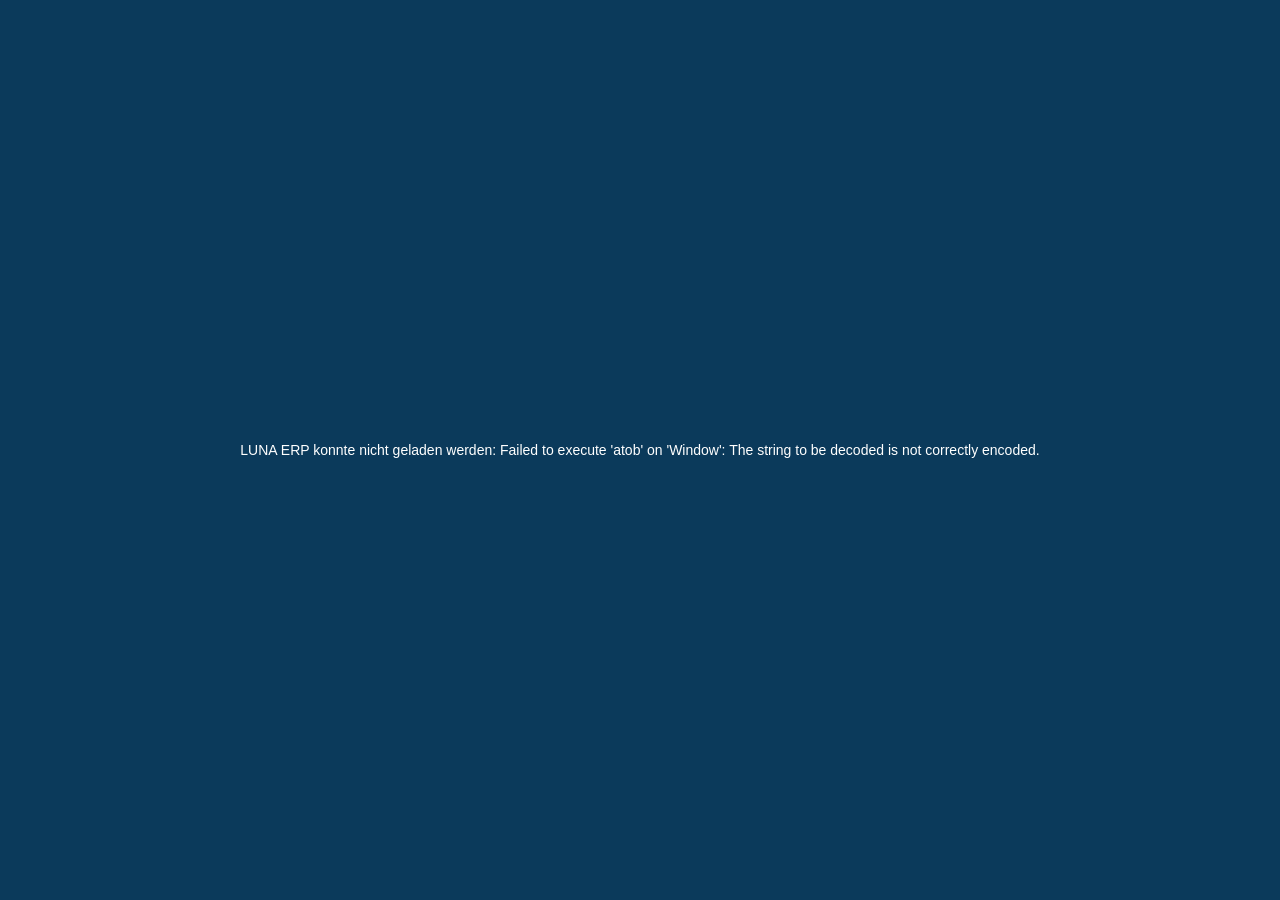
==== commit 22d09f75: "Publish current LUNA ERP build to GitHub Pages" ====
--- a/index.html
+++ b/index.html
@@ -1,211 +1,27 @@
 <!doctype html>
-<html lang="de-AT">
-<head>
-<meta charset="utf-8"><meta name="viewport" content="width=device-width,initial-scale=1,viewport-fit=cover">
-<meta name="theme-color" content="#101b25"><meta name="description" content="LUNA STAGE — Ihre Küche. Ihr Licht. Ein räumliches Verkaufserlebnis von EDV Hausleitner.">
-<title>LUNA STAGE · Familie Berger</title>
-<link rel="icon" href="data:image/svg+xml,%3Csvg xmlns='http://www.w3.org/2000/svg' viewBox='0 0 48 48'%3E%3Crect width='48' height='48' fill='%23101b25'/%3E%3Cpath d='M13 10v28h24' fill='none' stroke='%23e8d6b8' stroke-width='2'/%3E%3C/svg%3E">
-<style>
-:root{color-scheme:dark;--accent:#0078c8;--ink:#101b25;--chalk:#e9e1d3;--muted:#b7b2a8;--font:'Segoe UI',Helvetica,Arial,sans-serif}*{box-sizing:border-box}html,body{margin:0;width:100%;height:100%;overflow:hidden;background:var(--ink);color:var(--chalk);font-family:var(--font)}#room,#still,#inscriptions{position:absolute;inset:0;width:100%;height:100%;display:block}#room{opacity:0;transition:opacity .6s}body.gpu #room{opacity:1}body.gpu #still{visibility:hidden}#inscriptions{pointer-events:none}#room,#still{touch-action:none;cursor:grab}#room:active,#still:active{cursor:grabbing}button{font:inherit;color:inherit;border:0;background:none;cursor:pointer}button:focus-visible{outline:1px solid #65b6e8;outline-offset:6px}#rail{position:absolute;bottom:38px;left:48px;right:48px;height:42px;display:flex;align-items:center;justify-content:space-between;gap:28px;text-shadow:0 1px 5px #081018;z-index:4}#chapters{display:flex;align-items:center;gap:25px;height:42px}#chapters button{padding:9px 0;position:relative;font-size:12px;font-weight:400;letter-spacing:.04em;color:#c1beb6;white-space:nowrap;transition:color .4s,opacity .6s}#chapters button:hover,#chapters button[aria-current=true]{color:#fff4e2}#chapters button small{margin-right:7px;font-size:9px;opacity:.55;font-variant-numeric:tabular-nums}#chapters button::after{content:'';position:absolute;left:0;bottom:0;height:1px;width:100%;background:var(--accent);opacity:0;transform:scaleX(0);transform-origin:left;transition:opacity .4s}#chapters button[aria-current=true]::after{opacity:1;transform:scaleX(var(--progress,1))}#play{width:16px;margin-right:0}#brand{font-size:12px;letter-spacing:.19em;white-space:nowrap;font-weight:400;color:#d4d0c7}#brand strong{font-weight:500;letter-spacing:.26em;margin-left:14px}footer{position:absolute;bottom:15px;left:20px;right:20px;text-align:center;font-size:8px;letter-spacing:.08em;color:#c1b9ab;opacity:.58;pointer-events:none;text-shadow:0 1px 6px #101b25;transition:opacity .6s}body.stille #chapters,body.stille footer{opacity:0;pointer-events:none}body.stille #rail:hover #chapters,body.stille #chapters:focus-within{opacity:1;pointer-events:auto}#filmstrip{display:none;position:absolute;left:48px;bottom:102px;gap:9px;z-index:3}body.fallback #filmstrip{display:flex}#filmstrip button{width:100px;padding:0;opacity:.55;transition:opacity .3s}#filmstrip button:hover,#filmstrip button[aria-current=true]{opacity:1}#filmstrip canvas{display:block;width:100%;height:56px;border-bottom:1px solid #646257}#filmstrip button[aria-current=true] canvas{border-color:var(--accent)}#fallback-note{display:none;position:absolute;left:48px;bottom:172px;font-size:10px;color:#c7bda9;letter-spacing:.08em}body.fallback #fallback-note{display:block}body.stille #fallback-note,body.stille #filmstrip{display:none}.sr{position:absolute;width:1px;height:1px;overflow:hidden;clip-path:inset(50%);white-space:nowrap}#sun{appearance:none;position:absolute;z-index:3;background:transparent;transform-origin:0 50%;height:22px;width:150px;margin:0;opacity:.01;cursor:ew-resize}#sun:focus-visible{opacity:.9;outline:1px solid #79b8dc}#sun::-webkit-slider-runnable-track{height:1px;background:#a6b5bd}#sun::-webkit-slider-thumb{appearance:none;width:10px;height:10px;margin-top:-5px;border:1px solid #efeadb;border-radius:50%;background:#101b25}body.stille #sun,body.fallback #sun{display:none}#hint{position:absolute;bottom:94px;left:48px;font-size:10px;letter-spacing:.07em;opacity:0;transition:opacity .5s;pointer-events:none;color:#ded7ca;text-shadow:0 1px 5px #000}#hint.visible{opacity:.75}#vignette{position:absolute;inset:0;pointer-events:none;background:linear-gradient(0deg,rgba(5,13,21,.68),transparent 16%,transparent 91%,rgba(5,13,21,.1));z-index:2}body.stille #hint{display:none}@media(max-width:850px){#rail{left:18px;right:18px;bottom:36px;gap:12px;align-items:flex-end;height:64px;flex-wrap:wrap}#chapters{gap:15px;order:2;width:100%;justify-content:space-between;height:28px}#chapters button{font-size:10px}#chapters small{display:none}#brand{font-size:9px}footer{font-size:6px;bottom:9px}#hint{left:18px;bottom:112px}#filmstrip{left:18px;right:18px;bottom:114px;gap:5px}#filmstrip button{width:16%}#fallback-note{left:18px;bottom:184px}}@media(prefers-reduced-motion:reduce){*{transition:none!important}}
-</style>
-</head>
-<body>
-<canvas id="still" aria-hidden="true"></canvas>
-<canvas id="room" role="img" aria-label="Begehbare Küche der Familie Berger, 3 600 mm Eiche natur. Berühren Sie eine Front zum Materialwechsel, die Arbeitsplatte für den Preis. Ziehen Sie zum Umsehen."></canvas>
-<canvas id="inscriptions" aria-hidden="true"></canvas><div id="vignette"></div>
-<label class="sr" for="sun">Tageslicht am Fenster: Morgen bis Abend</label><input id="sun" type="range" min="0" max="100" step="1" value="76" aria-label="Tageslicht am Fenster: Morgen bis Abend">
-<div id="fallback-note">STANDBILDER · WebGPU ist nicht verfügbar</div><div id="filmstrip" aria-label="Kapitelfilm als Standbilder"></div>
-<div id="hint" aria-hidden="true"></div>
-<nav id="rail" aria-label="Küchenfilm, sechs Kapitel"><div id="chapters"><button id="play" aria-label="Film pausieren" title="Leertaste: Film abspielen oder pausieren">Ⅱ</button></div><div id="brand">EDV Hausleitner <strong>LUNA STAGE</strong></div></nav>
-<footer>Demo · not licensed WAWI · local data · EDV Hausleitner GmbH Linz</footer>
-<div class="sr" id="announcement" role="status" aria-live="polite"></div>
+<meta charset="utf-8">
+<title>LUNA ERP</title>
+<style>html,body{margin:0;height:100%;display:grid;place-items:center;background:#0B3A5B;color:#fff;font:14px "Segoe UI",sans-serif}</style>
+<div id="s">LUNA ERP wird geladen…</div>
 <script>
-'use strict';
-/* LUNA STAGE 1.0 — original, dependency-free room renderer. Internal dimensions: metres; displayed dimensions: mm. */
-const $=id=>document.getElementById(id), clamp=(v,a=0,b=1)=>Math.max(a,Math.min(b,v)),mix=(a,b,t)=>a+(b-a)*t,smooth=t=>t*t*(3-2*t);
-const V={add:(a,b)=>a.map((v,i)=>v+b[i]),sub:(a,b)=>a.map((v,i)=>v-b[i]),mul:(a,s)=>a.map(v=>v*s),dot:(a,b)=>a.reduce((s,v,i)=>s+v*b[i],0),cross:(a,b)=>[a[1]*b[2]-a[2]*b[1],a[2]*b[0]-a[0]*b[2],a[0]*b[1]-a[1]*b[0]],norm:a=>{let l=Math.hypot(...a)||1;return a.map(v=>v/l)},lerp:(a,b,t)=>a.map((v,i)=>mix(v,b[i],t))};
-const Luna=window.Luna={theme:{accent:'#0078C8',navy:'#101b25',oak:'#a47d4f',chalk:'#e9e1d3'},gpu:{ready:false,backend:'Canvas2D',errors:[],frames:0,invalidate:()=>{}},cam:{},scene:{},hud:{},store:{key:'luna.stage.v1'}};
-Luna.store.read=()=>{try{const o=JSON.parse(localStorage.getItem(Luna.store.key)||'null');return o&&o.version===1?{material:o.material===1?1:0,sun:Number.isFinite(o.sun)?clamp(o.sun):.76,price:o.price===true,chapter:Number.isInteger(o.chapter)?clamp(o.chapter,0,5):0}:null}catch{return null}};
-Luna.store.write=()=>{try{localStorage.setItem(Luna.store.key,JSON.stringify({version:1,material:Luna.scene.material,sun:Luna.scene.sun,price:Luna.scene.price,chapter:Luna.cam.chapter}));return true}catch{return false}};
-const saved=Luna.store.read();Object.assign(Luna.scene,{family:'Berger',runMM:3600,priceEUR:18740,vat:20,week:38,material:saved?.material||0,sun:saved?.sun??.76,price:saved?.price||false,ceo:false,objects:[]});
-/* Primitive ABI: centre.xyz/type, half-extents.xyz/material, albedo.xyz/shadow. 0 box, 1 ellipsoid, 2 Y-cylinder. */
-const O=Luna.scene.objects;function box(c,s,m=1,col=[1,1,1],shadow=1){O.push({c,s,m,col,type:0,shadow});return O.length-1}function ell(c,s,m,col){O.push({c,s,m,col,type:1,shadow:1})}function cyl(c,r,h,m,col=[1,1,1]){O.push({c,s:[r,h/2,r],m,col,type:2,shadow:1})}
-// Materials: plaster 1, oak/variant 2, stone 3, charcoal 4, metal 5, emission 6, ceramic 7, fixed oak 8, city 9, fabric 10.
-box([0,-.07,.7],[4.5,.07,5.2],8,[.72,.68,.57],0);
-box([.5,1.65,-2.86],[4.0,1.65,.07],1,[.28,.33,.35],0);
-box([.5,3.27,1.5],[4.0,.06,6.0],1,[.38,.40,.40],0);
-box([4.48,1.65,1.5],[.06,1.65,4.35],1,[.26,.30,.32],0);
-box([-3.33,1.65,5.8],[.09,1.65,2.61],1,[.52,.53,.50],0);
-// Window wall, open light aperture. No transparent box covering the view.
-box([-3.33,.40,.1],[.09,.40,3.1],1,[.52,.53,.50],0);box([-3.33,3.01,.1],[.09,.28,3.1],1,[.52,.53,.50],0);
-box([-3.33,1.77,-2.5],[.09,1.02,.58],1,[.52,.53,.5],0);box([-3.33,1.77,3.1],[.09,1.02,.76],1,[.52,.53,.5],0);
-box([-3.24,.82,.36],[.20,.042,2.33],3,[.70,.69,.63]);
-for(const z of [-1.92,.39,2.33])box([-3.25,1.79,z],[.036,1.02,.026],4,[.12,.14,.14]);
-for(const y of [.83,2.78])box([-3.25,y,.21],[.038,.03,2.15],4,[.12,.14,.14]);
-box([-3.26,1.76,.22],[.028,.018,2.1],4,[.12,.14,.14]);
-// Six 600 mm modules, the authoritative 3600 mm run.
-box([0,.13,-2.39],[1.80,.12,.31],4,[.10,.12,.12]);
-for(let i=0;i<6;i++){let x=-1.5+i*.6;box([x,.54,-2.44],[.298,.365,.36],2);box([x,.53,-2.058],[.296,.354,.022],2);box([x,.884,-2.046],[.266,.006,.026],4,[.16,.15,.12]);}
-box([0,.944,-2.395],[1.837,.035,.425],3,[.70,.70,.66]);
-box([0,1.24,-2.754],[1.83,.255,.017],3,[.52,.54,.50]);
-// Upper cabinetry floats over the lit backsplash.
-for(let i=0;i<6;i++)box([-1.5+i*.6,2.15,-2.56],[.296,.45,.225],2);
-box([0,1.696,-2.38],[1.78,.006,.02],6,[1,.68,.31]);
-// Oven tower and a recessed open niche.
-box([2.30,1.37,-2.43],[.43,1.25,.38],2);box([2.30,1.46,-2.032],[.366,.285,.019],4,[.085,.105,.115]);
-box([2.30,1.465,-2.009],[.309,.21,.006],5,[.13,.17,.20]);box([2.30,1.68,-1.99],[.275,.012,.021],5,[.52,.51,.44]);
-box([2.30,1.77,-2.006],[.31,.016,.009],4,[.11,.13,.13]);
-// Fridge tower on the left, visually integrated with the oak run.
-box([-2.28,1.36,-2.46],[.43,1.24,.37],2);box([-2.28,.71,-2.072],[.421,.56,.022],2);box([-2.28,1.96,-2.072],[.421,.679,.022],2);
-// Island, warm oak below a pale monolithic stone slab.
-box([.12,.13,.42],[1.25,.115,.43],4,[.11,.13,.13]);box([.12,.515,.42],[1.28,.32,.465],2);
-for(let i=0;i<4;i++)box([-.84+i*.64,.53,.91],[.316,.322,.016],2);
-box([.12,.906,.46],[1.43,.053,.62],3,[.73,.73,.69]);
-// Slab waterfall on the visible right end.
-box([1.521,.495,.46],[.029,.412,.62],3,[.69,.69,.65]);
-// Sink inset: dark bowl, thin rim, four sloped-looking inset strips.
-box([-.55,.984,-2.40],[.33,.008,.21],5,[.24,.29,.29]);box([-.55,.995,-2.39],[.292,.009,.17],4,[.05,.08,.08]);
-// Brushed brass tap, spout and a small mixer.
-cyl([-.53,1.16,-2.68],.016,.36,5,[.63,.53,.34]);box([-.53,1.335,-2.53],[.017,.017,.15],5,[.64,.54,.35]);cyl([-.53,1.299,-2.375],.017,.073,5,[.64,.54,.35]);cyl([-.30,1.023,-2.67],.023,.085,5,[.62,.53,.35]);
-// Black induction hob with four circles visible in the stone material shader.
-box([.89,.988,-2.42],[.37,.007,.27],4,[.045,.06,.062]);
-// Quiet countertop composition, leaving the island inscription area clear.
-cyl([-.93,.987,.16],.20,.045,8,[.7,.5,.3]);ell([-.94,1.054,.17],[.156,.067,.156],7,[.41,.39,.31]);
-ell([-.98,1.112,.155],[.067,.063,.063],7,[.62,.39,.16]);ell([-.88,1.108,.19],[.060,.052,.058],7,[.55,.31,.12]);
-cyl([1.51,1.11,-2.49],.097,.24,7,[.66,.62,.52]);cyl([1.50,1.259,-2.49],.074,.08,7,[.66,.62,.52]);
-// Cookbooks and a ceramic cup on rear worktop.
-box([-1.45,1.004,-2.5],[.145,.017,.12],1,[.60,.48,.32]);box([-1.43,1.035,-2.5],[.135,.014,.11],1,[.24,.33,.30]);cyl([-1.47,1.11,-2.5],.055,.12,7,[.72,.70,.62]);
-// Pendant cylinders, warm apertures, hairline suspensions.
-for(const x of [-.62,.79]){cyl([x,2.83,.39],.006,.80,4,[.08,.10,.1]);cyl([x,2.39,.39],.126,.16,5,[.31,.27,.20]);cyl([x,2.308,.39],.111,.005,6,[1,.76,.40]);}
-// Three stools: slim legs, oak foot ring approximated by crossbars and woven seats.
-for(const x of [-.85,.02,.9]){for(const dx of [-.16,.16])for(const dz of [-.14,.14])box([x+dx,.31,1.56+dz],[.019,.31,.019],8,[.46,.30,.15]);box([x,.22,1.56],[.18,.012,.016],8,[.46,.30,.15]);cyl([x,.66,1.56],.23,.07,10,[.57,.51,.38]);box([x,.78,1.75],[.218,.04,.025],8,[.55,.38,.20]);}
-// Leafy olive tree by the window, modelled geometry rather than an image.
-cyl([-2.55,.27,.70],.23,.53,7,[.42,.42,.34]);cyl([-2.55,1.00,.70],.024,1.36,8,[.32,.23,.12]);
-for(let i=0;i<42;i++){const a=i*2.39996,r=.07+(i%7)*.047,y=1.03+(i%13)*.057;ell([-2.55+Math.cos(a)*r,y,.70+Math.sin(a)*r],[.043+(i%3)*.014,.075+(i%2)*.030,.033+(i%4)*.011],7,[.12+(i%3)*.02,.19+(i%4)*.022,.075]);}
-// Small skirting line makes the wall contact explicit.
-box([0,.062,-2.766],[3.30,.06,.012],1,[.25,.28,.28]);
-Luna.scene.bounds=()=>({runMM:3600,modules:6,moduleMM:600,objects:O.length});
-Luna.cam.chapters=[
-{name:'Ankunft',eye:[3.7,1.92,5.95],to:[-.25,1.30,-.60],end:[3.05,1.80,4.85],sun:.52,fov:51},
-{name:'Holz',eye:[1.00,1.26,2.48],to:[-.46,.72,.25],end:[.62,1.17,2.02],sun:.06,fov:45},
-{name:'Abend',eye:[3.12,1.94,4.8],to:[-.23,1.27,-.48],end:[2.88,1.87,4.5],sun:.94,fov:51},
-{name:'Oberfläche',eye:[2.50,1.74,3.80],to:[.0,1.10,-.48],end:[2.16,1.73,3.63],sun:.30,fov:51},
-{name:'Zahl',eye:[.94,2.70,3.47],to:[.12,.97,.25],end:[.70,2.58,3.25],sun:.79,fov:47},
-{name:'Stille',eye:[3.4,2.03,5.48],to:[-.30,1.32,-.52],end:[3.4,2.03,5.48],sun:.84,fov:53}
-];
-Object.assign(Luna.cam,{chapter:0,time:0,duration:48,playing:!matchMedia('(prefers-reduced-motion: reduce)').matches,eye:[3.7,1.92,5.95],to:[-.25,1.30,-.60],fov:51,manual:false,transition:null});
-const params=new URLSearchParams(location.search),forcedFallback=params.get('backend')==='canvas2d';
-const cs=Luna.cam.chapters;
-for(let i=0;i<6;i++){const b=document.createElement('button');b.innerHTML='<small>0'+(i+1)+'</small>'+cs[i].name;b.dataset.chapter=i;b.setAttribute('aria-label','Kapitel '+(i+1)+': '+cs[i].name);b.onclick=()=>Luna.cam.goto(i);$('chapters').append(b);const fb=document.createElement('button');fb.setAttribute('aria-label','Standbild '+cs[i].name);fb.innerHTML='<canvas width="240" height="135"></canvas>';fb.onclick=()=>Luna.cam.goto(i,false);$('filmstrip').append(fb)}
-const controls=[...document.querySelectorAll('[data-chapter]')];
-Luna.hud.announce=t=>{$('announcement').textContent=t};let hintTimer;
-Luna.hud.hint=t=>{$('hint').textContent=t;$('hint').classList.add('visible');clearTimeout(hintTimer);hintTimer=setTimeout(()=>$('hint').classList.remove('visible'),3600)};
-Luna.cam.apply=(i,phase=0)=>{const c=cs[i];Luna.cam.eye=V.lerp(c.eye,c.end,smooth(clamp(phase)));Luna.cam.to=[...c.to];Luna.cam.fov=c.fov;Luna.scene.sun=c.sun;Luna.scene.price=i===4;Luna.scene.material=i===3&&phase>.20&&phase<.84?1:0};
-Luna.cam.goto=(i,animate=true)=>{i=Number.isFinite(i)?clamp(Math.floor(i),0,5):0;let old={eye:[...Luna.cam.eye],to:[...Luna.cam.to],fov:Luna.cam.fov,sun:Luna.scene.sun};Luna.cam.chapter=i;Luna.cam.time=i*8;Luna.cam.manual=false;Luna.cam.playing=false;Luna.cam.apply(i,i===3?.50:.20);if(animate&&Luna.gpu.ready&&!matchMedia('(prefers-reduced-motion: reduce)').matches)Luna.cam.transition={old,start:performance.now()};else Luna.cam.transition=null;Luna.hud.sync();Luna.gpu.invalidate();Luna.hud.announce(cs[i].name)};
-Luna.cam.seek=(seconds)=>{Luna.cam.time=clamp(seconds,0,48);let i=Math.min(5,Math.floor(Luna.cam.time/8));Luna.cam.chapter=i;Luna.cam.playing=false;Luna.cam.manual=false;Luna.cam.transition=null;Luna.cam.apply(i,(Luna.cam.time-i*8)/8);Luna.hud.sync();Luna.gpu.invalidate()};
-Luna.hud.sync=()=>{const i=Luna.cam.chapter;$('room').setAttribute('aria-label','Küche der Familie Berger, 3 600 mm. '+(Luna.scene.material?'Sandlack, seidenmatt.':'Eiche natur.')+' Berühren Sie eine Front zum Materialwechsel, die Arbeitsplatte für den Preis. Ziehen Sie zum Umsehen.');document.body.classList.toggle('stille',i===5&&!Luna.scene.ceo);controls.forEach((b,j)=>{b.setAttribute('aria-current',String(j===i));b.style.setProperty('--progress',Luna.cam.playing?clamp((Luna.cam.time-i*8)/8):1)});[...$('filmstrip').children].forEach((b,j)=>b.setAttribute('aria-current',String(i===j)));$('play').textContent=Luna.cam.playing?'Ⅱ':'▷';$('play').setAttribute('aria-label',Luna.cam.playing?'Film pausieren':'Film abspielen');$('sun').value=Math.round(Luna.scene.sun*100)};
-Luna.cam.toggle=()=>{if(Luna.cam.time>=47.9){Luna.cam.time=0;Luna.cam.chapter=0}Luna.cam.manual=false;Luna.cam.playing=!Luna.cam.playing;Luna.hud.sync();Luna.gpu.invalidate()};$('play').onclick=Luna.cam.toggle;
-Luna.cam.basis=()=>{const f=V.norm(V.sub(Luna.cam.to,Luna.cam.eye)),r=V.norm(V.cross(f,[0,1,0])),u=V.cross(r,f);return {f,r,u,tan:Math.tan(Luna.cam.fov*Math.PI/360)}};
-Luna.cam.project=(p,w=innerWidth,h=innerHeight)=>{const b=Luna.cam.basis(),d=V.sub(p,Luna.cam.eye),z=V.dot(d,b.f);return {x:w/2+V.dot(d,b.r)/z/b.tan*h/2,y:h/2-V.dot(d,b.u)/z/b.tan*h/2,z}};
-Luna.cam.ray=(x,y)=>{const b=Luna.cam.basis();return V.norm(V.add(b.f,V.add(V.mul(b.r,(x/innerWidth*2-1)*(innerWidth/innerHeight)*b.tan),V.mul(b.u,(1-y/innerHeight*2)*b.tan))))};
-function hitBox(ro,rd,o){let lo=-Infinity,hi=Infinity;for(let j=0;j<3;j++){if(Math.abs(rd[j])<1e-8){if(Math.abs(ro[j]-o.c[j])>o.s[j])return Infinity;continue}let a=(o.c[j]-o.s[j]-ro[j])/rd[j],b=(o.c[j]+o.s[j]-ro[j])/rd[j];lo=Math.max(lo,Math.min(a,b));hi=Math.min(hi,Math.max(a,b))}return hi>=Math.max(lo,0)?(lo>.001?lo:hi):Infinity}
-Luna.scene.pick=(x,y)=>{const ro=Luna.cam.eye,rd=Luna.cam.ray(x,y);let t=Infinity,id=-1;O.forEach((o,i)=>{const d=hitBox(ro,rd,o);if(d<t){t=d;id=i}});return {id,t,point:V.add(ro,V.mul(rd,t)),object:O[id]}};
-Luna.scene.cycle=()=>{if(!Luna.gpu.ready){Luna.cam.goto(Luna.scene.material?2:3,false);return}Luna.cam.playing=false;Luna.cam.manual=true;Luna.scene.material=1-Luna.scene.material;Luna.store.write();Luna.hud.announce(Luna.scene.material?'Sandlack, seidenmatt':'Eiche natur');Luna.hud.sync();Luna.gpu.invalidate()};
-Luna.scene.togglePrice=()=>{Luna.cam.playing=false;Luna.cam.manual=true;Luna.scene.price=!Luna.scene.price;Luna.hud.sync();Luna.store.write();Luna.gpu.invalidate();Luna.hud.announce(Luna.scene.price?'18.740 Euro inklusive 20 Prozent Umsatzsteuer. Montage Kalenderwoche 38.':'Preis ausgeblendet')};
-/* Canvas2D fallback: a static architectural projection from exactly the same geometry. No fake GPU claim. */
-/* BAKED-STILLS-BEGIN */
-const embeddedStills=["[data-uri]","[data-uri]","[data-uri]","[data-uri]","[data-uri]","[data-uri]"];
-const stillImages=embeddedStills.map((src,i)=>{const image=new Image();image.onload=()=>{Luna.gpu.drawStill($("filmstrip").children[i].querySelector("canvas"),i,true);if(!Luna.gpu.ready){Luna.gpu.drawStill($("still"));Luna.hud.draw();Luna.gpu.bakedStillMS=performance.now()}};image.src=src;return image;});
-/* BAKED-STILLS-END */
-let woodPattern=null;function makeWood(){let c=document.createElement('canvas');c.width=256;c.height=512;let g=c.getContext('2d');g.fillStyle='#9b7a54';g.fillRect(0,0,256,512);for(let i=0;i<540;i++){let x=(Math.sin(i*721.37)*.5+.5)*256;g.strokeStyle=i%3?'rgba(56,32,12,.14)':'rgba(228,190,129,.18)';g.lineWidth=i%5===0?1.4:.45;g.beginPath();g.moveTo(x,0);for(let y=0;y<=512;y+=24)g.lineTo(x+Math.sin(y/75+i)*2.2,y);g.stroke()}woodPattern=c;return c}
-makeWood();
-Luna.gpu.drawStill=(canvas,chapter=Luna.cam.chapter,thumb=false)=>{const frame=stillImages[chapter];if(frame?.complete&&frame.naturalWidth){const g=canvas.getContext('2d'),w=canvas.width,h=canvas.height;g.drawImage(frame,0,0,w,h);return}const g=canvas.getContext('2d'),w=canvas.width,h=canvas.height,old={eye:Luna.cam.eye,to:Luna.cam.to,fov:Luna.cam.fov};if(thumb){Luna.cam.eye=cs[chapter].eye;Luna.cam.to=cs[chapter].to;Luna.cam.fov=cs[chapter].fov}const evening=cs[chapter].sun,m=chapter===3?1:Luna.scene.material;let bg=g.createLinearGradient(0,0,w,h);bg.addColorStop(0,evening>.5?'#647780':'#bacad0');bg.addColorStop(1,'#1a2630');g.fillStyle=bg;g.fillRect(0,0,w,h);const faces=[];for(const o of O){let s=o.s,c=o.c;const vertices=[[-1,-1,-1],[1,-1,-1],[1,1,-1],[-1,1,-1],[-1,-1,1],[1,-1,1],[1,1,1],[-1,1,1]].map(p=>V.add(c,p.map((v,j)=>v*s[j])));for(const [ids,n] of [[[4,5,6,7],[0,0,1]],[[1,0,3,2],[0,0,-1]],[[0,4,7,3],[-1,0,0]],[[5,1,2,6],[1,0,0]],[[7,6,2,3],[0,1,0]],[[0,1,5,4],[0,-1,0]]]){const p=ids.map(i=>Luna.cam.project(vertices[i],w,h));if(p.some(v=>v.z<.1))continue;if(V.dot(n,V.sub(Luna.cam.eye,c))<0)continue;faces.push({p,d:p.reduce((s,v)=>s+v.z,0)/4,o,n})}}faces.sort((a,b)=>b.d-a.d);for(const f of faces){const {o,n,p}=f;let col=o.col,wood=o.m===8||(o.m===2&&!m);if(o.m===2)col=m?[.72,.70,.63]:[.62,.45,.28];if(o.m===3)col=o.col;if(o.m===6)col=[1,.78,.40];let k=(n[1]>.5?1:n[0]<-.5?.88:.69)*(1-evening*.27);g.beginPath();p.forEach((v,i)=>i?g.lineTo(v.x,v.y):g.moveTo(v.x,v.y));g.closePath();g.fillStyle='rgb('+col.map(v=>Math.round(clamp(v*k)*255)).join(',')+')';g.fill();if(wood){g.save();g.clip();g.globalAlpha=.36;g.fillStyle=g.createPattern(woodPattern,'repeat');g.fillRect(0,0,w,h);g.restore()}g.strokeStyle='rgba(9,17,21,.15)';g.lineWidth=.45;g.stroke()}if(!thumb){g.fillStyle='rgba(7,15,24,.10)';g.fillRect(0,0,w,h)}Luna.cam.eye=old.eye;Luna.cam.to=old.to;Luna.cam.fov=old.fov};
-function sizeStill(){let c=$('still');c.width=Math.min(1920,innerWidth*devicePixelRatio);c.height=Math.min(1080,innerHeight*devicePixelRatio);Luna.gpu.drawStill(c)}
-Luna.cam.apply(0);if(saved&&!params.has('chapter')){Luna.cam.goto(saved.chapter,false);Object.assign(Luna.scene,{material:saved.material,sun:saved.sun,price:saved.price});Luna.cam.manual=true;}if(params.has('chapter'))Luna.cam.goto(clamp(Number(params.get('chapter'))-1,0,5),false);if(params.has('paused'))Luna.cam.playing=false;if(forcedFallback)Luna.cam.playing=false;
-sizeStill();Luna.gpu.firstImageMS=performance.now();requestAnimationFrame(()=>{Luna.gpu.firstPaintMS=performance.now()});
-/* A glyph texture is sampled in world coordinates by WGSL, so inscriptions receive room lighting and perspective. */
-const atlas=document.createElement('canvas');atlas.width=2048;atlas.height=1024;const ag=atlas.getContext('2d');
-function drawAtlas(){ag.clearRect(0,0,2048,1024);ag.fillStyle='#fff';ag.font='400 22px Segoe UI, Arial';ag.letterSpacing='5px';ag.fillText('F A M I L I E   B E R G E R',90,98);ag.font='300 181px Segoe UI, Arial';ag.fillText('18.740 €',80,278);ag.letterSpacing='0px';ag.font='400 49px Segoe UI, Arial';ag.fillText('inkl. 20 % USt · Montage KW38',90,357);ag.fillStyle='#999';ag.fillRect(90,401,1370,2);ag.font='400 24px Segoe UI, Arial';ag.fillText('E I N   R A U M .   I H R   Z U H A U S E .',90,456);ag.fillStyle='#fff';ag.font='300 85px Segoe UI, Arial';ag.fillText('31 %',90,686);ag.font='400 36px Segoe UI, Arial';ag.fillText('Marge · intern',90,734);ag.font='400 37px Segoe UI, Arial';ag.fillText('F A M I L I E   B E R G E R',80,881);ag.font='400 24px Segoe UI, Arial';ag.fillText('3 600 mm  /  FÜR IHR ZUHAUSE',80,932)}drawAtlas();
-const shader=`
-struct Params {eye:vec4f, forward:vec4f, right:vec4f, up:vec4f, view:vec4f, state:vec4f};
-struct Obj {centre:vec4f, size:vec4f, col:vec4f};
-struct Hit {t:f32, id:i32, normal:vec3f};
-@group(0) @binding(0) var<uniform> u:Params;
-@group(0) @binding(1) var<storage,read> objects:array<Obj>;
-@group(0) @binding(2) var lettering:texture_2d<f32>;
-@group(0) @binding(3) var letterSampler:sampler;
-@group(0) @binding(4) var history:texture_2d<f32>;
-var<private> sampleSeed:vec3f;
-@vertex fn vs(@builtin(vertex_index) i:u32)->@builtin(position) vec4f {var p=array<vec2f,3>(vec2f(-1,-1),vec2f(3,-1),vec2f(-1,3));return vec4f(p[i],0,1);}
-fn hash(p:vec3f)->f32 {return fract(sin(dot(p,vec3f(127.1,311.7,74.7)))*43758.5453);}
-fn noise(p:vec3f)->f32{let i=floor(p);let f=fract(p);let a=f*f*(3.-2.*f);return mix(mix(mix(hash(i),hash(i+vec3f(1,0,0)),a.x),mix(hash(i+vec3f(0,1,0)),hash(i+vec3f(1,1,0)),a.x),a.y),mix(mix(hash(i+vec3f(0,0,1)),hash(i+vec3f(1,0,1)),a.x),mix(hash(i+vec3f(0,1,1)),hash(i+vec3f(1,1,1)),a.x),a.y),a.z);}
-fn intersect(ro:vec3f,rd:vec3f,o:Obj)->vec4f {let c=o.centre.xyz;let s=o.size.xyz;let p=ro-c;let kind=i32(o.centre.w);
-if(kind==1){let q=p/s;let d=rd/s;let a=dot(d,d);let b=dot(q,d);let cc=dot(q,q)-1.;let dis=b*b-a*cc;if(dis<0.){return vec4f(1e5,0,0,0);}let t=(-b-sqrt(dis))/a;if(t<.0005){return vec4f(1e5,0,0,0);}return vec4f(t,normalize((p+rd*t)/(s*s)));}
-if(kind==2){let a=dot(rd.xz,rd.xz);let b=dot(p.xz,rd.xz);let cc=dot(p.xz,p.xz)-s.x*s.x;let h=b*b-a*cc;var t=1e5;var n=vec3f(0,1,0);if(h>=0.&&a>.00001){let tt=(-b-sqrt(h))/a;let y=p.y+tt*rd.y;if(tt>.0005&&abs(y)<s.y){t=tt;n=normalize(vec3f(p.x+tt*rd.x,0,p.z+tt*rd.z));}}if(abs(rd.y)>.00001){let tt=(select(-s.y,s.y,rd.y<0.)-p.y)/rd.y;let q=p.xz+tt*rd.xz;if(tt>.0005&&tt<t&&dot(q,q)<s.x*s.x){t=tt;n=vec3f(0,select(-1.,1.,rd.y<0.),0);}}return vec4f(t,n);}
-let inv=1./(rd+vec3f(.0000001));let a=(-s-p)*inv;let b=(s-p)*inv;let near=min(a,b);let far=max(a,b);let tn=max(max(near.x,near.y),near.z);let tf=min(min(far.x,far.y),far.z);if(tf<max(tn,.0005)){return vec4f(1e5,0,0,0);}var t=tn;if(t<.0005){t=tf;}let q=(p+rd*t)/s;var n=vec3f(0,0,sign(q.z));if(abs(q.x)>abs(q.z)&&abs(q.x)>abs(q.y)){n=vec3f(sign(q.x),0,0);}else if(abs(q.y)>abs(q.z)){n=vec3f(0,sign(q.y),0);}return vec4f(t,n);}
-fn trace(ro:vec3f,rd:vec3f,limit:f32,shadows:bool)->Hit{var hit=Hit(limit,-1,vec3f(0));for(var i=0u;i<arrayLength(&objects);i++){let o=objects[i];if(shadows&&o.col.w<.5){continue;}let h=intersect(ro,rd,o);if(h.x<hit.t){hit=Hit(h.x,i32(i),h.yzw);}}return hit;}
-fn sky(rd:vec3f)->vec3f{let day=u.view.z;let y=clamp(rd.y*.75+.45,0.,1.);var c=mix(mix(vec3f(.69,.64,.50),vec3f(.30,.46,.57),y),mix(vec3f(.052,.078,.12),vec3f(.007,.021,.052),y),smoothstep(.35,1.,day));
-let az=atan2(rd.z,rd.x);let k=floor(az*19.);let height=.014+hash(vec3f(k,2,3))*.11;
-if(rd.y<height){let distance=hash(vec3f(k,4,8));c=mix(vec3f(.24,.29,.30),vec3f(.012,.025,.040),day)*(.65+distance*.28);let grid=vec2f(az*130.,rd.y*120.);let f=fract(grid);let lit=step(.78,hash(vec3f(floor(grid),7)));let pane=smoothstep(.17,.23,f.x)*(1.-smoothstep(.50,.59,f.x))*smoothstep(.24,.32,f.y)*(1.-smoothstep(.51,.60,f.y));c+=vec3f(.32,.18,.062)*lit*pane*day;}
-return c;}
-fn wood(p:vec3f,n:vec3f,mat:i32)->vec3f{var uv=vec2f(p.x,p.y);if(abs(n.x)>.5){uv=vec2f(p.z,p.y);}if(n.y>.5){uv=vec2f(p.x,p.z);if(mat==8){uv=vec2f(p.z,p.x);}}
-let board=floor(uv.x/.22);let offset=hash(vec3f(board,f32(mat),1));let bx=fract(uv.x/.22)-.5;let yy=uv.y+offset*3.;let warp=noise(vec3f(uv.x*4.,yy*.95,offset))*1.2+sin(yy*2.0+offset*12.)*.14;
-let rings=sqrt(pow(bx*2.4+warp*.16,2.)+pow(yy*.24,2.))*39.;let grain=.5+.5*sin(rings+noise(vec3f(uv.x*80.,yy*3.,offset))*.65);let pores=pow(max(0.,sin(uv.x*1600.+warp*25.)),14.);let variation=noise(vec3f(uv.x*250.,yy*8.,offset));var c=mix(vec3f(.235,.122,.053),vec3f(.42,.268,.124),.49+offset*.24);c*=.85+.23*grain-.15*pow(grain,13.)-.07*pores+.11*variation;
-if(mat==8){c*=.85;let seam=smoothstep(.0,.011,min(fract(uv.x/.22),1.-fract(uv.x/.22)));c*=.89+.11*seam;}return c;}
-fn baseColor(p:vec3f,n:vec3f,id:i32)->vec3f {let o=objects[id];let m=i32(o.size.w);var c=o.col.xyz;if(m==2){c=mix(wood(p,n,m),vec3f(.52,.48,.405),u.view.w);}if(m==8){c=wood(p,n,m)*o.col.xyz*1.8;}if(m==1){c*=.94+.09*noise(p*19.)+.026*noise(p*170.);}if(m==3){let v=noise(p*3.6)+noise(p*11.)*.28;let veins=pow(abs(sin(p.x*3.+p.z*3.2+v*5.)),24.);c*=.87+.095*noise(p*95.)+.07*v-.068*veins;}if(m==10){let weave=sin(p.x*510.)*sin(p.z*510.);c*=.88+.10*weave;}return c;}
-fn glyph(uv:vec2f)->f32{if(any(uv<vec2f(0))||any(uv>vec2f(1))){return 0.;}return textureSampleLevel(lettering,letterSampler,uv,0.).a;}
-fn inscription(p:vec3f,n:vec3f,c:vec3f)->vec3f{var col=c;if(n.y>.9&&abs(p.y-.959)<.008&&p.x>-.76&&p.x<1.39&&p.z>-.0&&p.z<1.03){let uv=vec2f((p.x+.76)/2.15,(p.z+.005)/1.05*.77);var a=glyph(uv);if(uv.y<.52){a*=u.state.x;}else{a*=u.state.y;}let edge=glyph(uv+vec2f(.00065,.001))*select(u.state.x,u.state.y,uv.y>.52);col=mix(col,col*.17,a*.88);col+=vec3f(.18,.16,.12)*max(0.,edge-a);}
-if(n.z>.9&&abs(p.z-.926)<.009&&abs(p.x)<1.23&&p.y>.32&&p.y<.77&&u.state.z<.5){let uv=vec2f((p.x+1.13)/2.8, .81+(.75-p.y)*.31);let a=glyph(uv);col=mix(col,col*.42,a*.55);}return col;}
-fn random2(k:f32)->vec2f{return vec2f(hash(sampleSeed+vec3f(k,17,31)),hash(sampleSeed+vec3f(41,k,73)))-.5;}
-fn visibility(p:vec3f,n:vec3f,l:vec3f,d:f32)->f32 {return select(0.,1.,trace(p+n*.002,l,d,true).id<0);}
-fn lighting(p:vec3f,n:vec3f,rd:vec3f,id:i32)->vec3f{let o=objects[id];let m=i32(o.size.w);let day=u.view.z;var base=inscription(p,n,baseColor(p,n,id));if(m==6){return o.col.xyz*(.7+day*1.8);}let wallContact=1.-.23*exp(-max(0.,p.y)*5.);let amb=mix(vec3f(.40,.42,.42),vec3f(.12,.145,.195),day);let up=.66+.34*max(n.y,0.);var col=base*amb*up*wallContact;
-// Large window: broad, directional diffuse light and geometrically tested contacts.
-let wj=random2(2.);let window=vec3f(-3.15,1.83+wj.x*1.65,.35+wj.y*3.4);let wv=window-p;let wl=normalize(wv);let wn=max(dot(n,wl),0.);let wvis=visibility(p,n,wl,length(wv));let win=mix(vec3f(1.18,1.19,1.13),vec3f(.115,.205,.355),day);col+=base*win*wn*wvis*.70;
-// The moving sun is admitted only through the physical window aperture.
-let sj=random2(4.)*.028;let sl=normalize(vec3f(-1.,mix(.79,.21,day)+sj.x,mix(-.32,.20,day)+sj.y));let t=(-3.28-p.x)/sl.x;let wp=p+sl*t;let aperture=select(0.,1.,wp.y>.86&&wp.y<2.76&&wp.z> -1.9&&wp.z<2.30);let sv=visibility(p,n,sl,15.);col+=base*vec3f(1.8,1.55,1.16)*max(dot(n,sl),0.)*sv*aperture*pow(1.-day,3.)*1.8;
-// Warm 2700 K pendant pools: shadow rays give contact shadows on the slab.
-for(var j=0;j<2;j++){let pj=random2(9.+f32(j))*.22;let lp=vec3f(select(-.62,.79,j==1)+pj.x,2.27,.39+pj.y);let d=lp-p;let dist=length(d);let ld=d/dist;let nl=max(0.,dot(n,ld));let cone=pow(max(0.,ld.y),.30);let lv=visibility(p,n,ld,dist-.025);let power=mix(.04,.76,day);col+=base*vec3f(1.,.57,.255)*nl*lv*cone*power/(.55+dist*dist*.44);let h=normalize(ld-rd);let spec=pow(max(0.,dot(n,h)),select(45.,145.,m==5));col+=vec3f(1.,.78,.48)*spec*lv*power*select(.03,.6,m==5||m==4);}
-// Strip illumination, with vertical falloff and dark countertop contact.
-if(p.z< -1.86&&abs(p.x)<1.88&&p.y<1.70&&p.y>.88){let ld=normalize(vec3f(0.,1.696-p.y,-2.35-p.z));let light=exp(-length(vec2f(p.y-1.69,p.z+2.38))*1.5);col+=base*vec3f(1.0,.55,.24)*light*(.24+day*.9)*max(.28,dot(n,ld));}
-// Recess AO: analytically darken points close to other solid bounds. Distance-bounded and stable.
-var ao=1.;if(m!=6){for(var i=0u;i<arrayLength(&objects);i++){if(i==u32(id)||objects[i].col.w<.5){continue;}let ob=objects[i];let q=abs(p+n*.03-ob.centre.xyz)-ob.size.xyz;let dd=length(max(q,vec3f(0.)));if(dd<.12){let align=max(.0,dot(n,normalize(ob.centre.xyz-p)));ao*=1.-exp(-dd*36.)*align*.23;}}}col*=max(.40,ao);
-if(m==3||m==5||m==4){let rr=reflect(rd,n);let rh=trace(p+n*.004,rr,18.,false);var reflected=sky(rr);if(rh.id>=0){reflected=baseColor(p+n*.004+rr*rh.t,rh.normal,rh.id)*mix(vec3f(.4,.43,.44),vec3f(.20,.25,.30),day);if(i32(objects[rh.id].size.w)==6){reflected=objects[rh.id].col.xyz*1.9;}}let fres=pow(1.-max(0.,dot(n,-rd)),5.);let reflectivity=select(.055,.4,m==5);col=mix(col,reflected,clamp(reflectivity+fres*.38,0.,.70));}
-// Induction marks are restrained rings, not UI controls.
-if(m==4&&n.y>.8&&p.y>.99&&p.z< -2.14&&p.x>.5&&p.x<1.3){for(var j=0;j<4;j++){let cc=vec2f(.71+f32(j%2)*.36,-2.57+f32(j/2)*.29);let r=abs(length(p.xz-cc)-.10);col+=vec3f(.055)*exp(-r*900.);}}
-return col;}
-fn tonemap(x:vec3f)->vec3f {let a=x*(2.51*x+.03);let b=x*(2.43*x+.59)+.14;return pow(clamp(a/b,vec3f(0),vec3f(1)),vec3f(1./2.2));}
-@fragment fn fs(@builtin(position) pixel:vec4f)->@location(0) vec4f {sampleSeed=vec3f(pixel.xy,u.state.w);let jitter=random2(53.);let uv=((pixel.xy+jitter)/u.view.xy)*2.-1.;let rd=normalize(u.forward.xyz+u.right.xyz*uv.x*u.eye.w+u.up.xyz*(-uv.y)*u.forward.w);let hit=trace(u.eye.xyz,rd,80.,false);var col=sky(rd);if(hit.id>=0){let p=u.eye.xyz+rd*hit.t;var normal=hit.normal;let ob=objects[hit.id];if(i32(ob.centre.w)==0&&ob.col.w>.5){let r=min(.009,min(min(ob.size.x,ob.size.y),ob.size.z)*.4);let q=abs(p-ob.centre.xyz)-ob.size.xyz+vec3f(r);normal=normalize(sign(p-ob.centre.xyz)*max(q,vec3f(0.00001)));}col=lighting(p,normal,rd,hit.id);col=mix(col,sky(rd)*.2,1.-exp(-hit.t*.001));}let prev=textureLoad(history,vec2i(pixel.xy),0).rgb;col=mix(prev,col,1./(u.state.w+1.));return vec4f(col,1.);}
-`;
-const presentShader=`
-@group(0) @binding(0) var hdr:texture_2d<f32>;
-@vertex fn vs(@builtin(vertex_index) i:u32)->@builtin(position) vec4f{var p=array<vec2f,3>(vec2f(-1,-1),vec2f(3,-1),vec2f(-1,3));return vec4f(p[i],0,1);}
-@fragment fn fs(@builtin(position) p:vec4f)->@location(0) vec4f{let uv=p.xy/vec2f(textureDimensions(hdr))*2.-1.;let x=textureLoad(hdr,vec2i(p.xy),0).rgb*.99;let a=x*(2.51*x+.03);let b=x*(2.43*x+.59)+.14;let color=pow(clamp(a/b,vec3f(0),vec3f(1)),vec3f(1./2.2));return vec4f(color*(1.-.08*dot(uv,uv)),1.);}`;
-let device,context,pipeline,uniform,bindGroup,dirty=true,lastFrame=0,raf=0,settleAt=0;
-let presentPipeline,format,staticEntries,histories=[],groups=[],presentGroups=[],historySize='',stateKey='',sampleCount=0,lastSurface;
-Luna.gpu.samples=0;Luna.gpu.targetSamples=28;
-Luna.gpu.invalidate=()=>{dirty=true;settleAt=performance.now();if(!Luna.gpu.ready){Luna.gpu.drawStill($('still'));Luna.hud.draw()}if(!raf)raf=requestAnimationFrame(tick)};
-Luna.gpu.render=(width,height)=>{if(!Luna.gpu.ready)return;let c=$('room'),w=width,h=height;if(!w||!h){const moving=Luna.cam.playing||!!Luna.cam.transition||performance.now()-settleAt<130;const ratio=Math.min(moving?.77:Math.min(devicePixelRatio,1.25),(moving?1440:1920)/innerWidth);w=Math.max(1,Math.round(innerWidth*ratio));h=Math.max(1,Math.round(innerHeight*ratio))}if(c.width!==w)c.width=w;if(c.height!==h)c.height=h;
-if(historySize!==w+'x'+h){for(const t of histories)t.destroy();histories=[0,1].map(()=>device.createTexture({size:[w,h],format:'rgba16float',usage:GPUTextureUsage.TEXTURE_BINDING|GPUTextureUsage.RENDER_ATTACHMENT}));groups=histories.map(t=>device.createBindGroup({layout:pipeline.getBindGroupLayout(0),entries:[...staticEntries,{binding:4,resource:t.createView()}]}));presentGroups=histories.map(t=>device.createBindGroup({layout:presentPipeline.getBindGroupLayout(0),entries:[{binding:0,resource:t.createView()}]}));historySize=w+'x'+h;sampleCount=0;stateKey='';}
-const b=Luna.cam.basis(),s=Luna.scene;const key=[w,h,...Luna.cam.eye,...Luna.cam.to,Luna.cam.fov,s.sun,s.material,s.price,s.ceo,Luna.cam.chapter].join('|');if(key!==stateKey){sampleCount=0;stateKey=key;}
-const read=sampleCount%2,write=1-read;const values=new Float32Array([...Luna.cam.eye,b.tan*w/h,...b.f,b.tan,...b.r,0,...b.u,0,w,h,s.sun,s.material,s.price?1:0,s.ceo?1:0,Luna.cam.chapter===5?1:0,sampleCount]);device.queue.writeBuffer(uniform,0,values);
-const enc=device.createCommandEncoder(),pass=enc.beginRenderPass({colorAttachments:[{view:histories[write].createView(),loadOp:'clear',storeOp:'store'}]});pass.setPipeline(pipeline);pass.setBindGroup(0,groups[read]);pass.draw(3);pass.end();lastSurface=context.getCurrentTexture();const display=enc.beginRenderPass({colorAttachments:[{view:lastSurface.createView(),loadOp:'clear',storeOp:'store'}]});display.setPipeline(presentPipeline);display.setBindGroup(0,presentGroups[write]);display.draw(3);display.end();device.queue.submit([enc.finish()]);sampleCount++;Luna.gpu.samples=sampleCount;Luna.gpu.frames++;};
-Luna.gpu.init=async()=>{if(forcedFallback)throw new Error('Canvas2D explicitly selected');if(!navigator.gpu)throw new Error('WebGPU unavailable');const adapter=await navigator.gpu.requestAdapter({powerPreference:'high-performance'});if(!adapter)throw new Error('No WebGPU adapter');device=await adapter.requestDevice();Luna.gpu.adapter={vendor:adapter.info?.vendor,architecture:adapter.info?.architecture,device:adapter.info?.device,description:adapter.info?.description};device.addEventListener('uncapturederror',e=>{Luna.gpu.errors.push(e.error.message);console.error(e.error.message)});device.lost.then(info=>{Luna.gpu.errors.push(info.message);Luna.gpu.fallback('WebGPU-Verbindung unterbrochen')});context=$('room').getContext('webgpu');format=navigator.gpu.getPreferredCanvasFormat();context.configure({device,format,alphaMode:'opaque',usage:GPUTextureUsage.RENDER_ATTACHMENT|GPUTextureUsage.COPY_SRC});const module=device.createShaderModule({code:shader});const info=await module.getCompilationInfo();const errs=info.messages.filter(m=>m.type==='error');if(errs.length)throw new Error(errs.map(e=>e.message+' at '+e.lineNum).join('\n'));pipeline=await device.createRenderPipelineAsync({layout:'auto',vertex:{module,entryPoint:'vs'},fragment:{module,entryPoint:'fs',targets:[{format:'rgba16float'}]},primitive:{topology:'triangle-list'}});
-const pm=device.createShaderModule({code:presentShader});presentPipeline=await device.createRenderPipelineAsync({layout:'auto',vertex:{module:pm,entryPoint:'vs'},fragment:{module:pm,entryPoint:'fs',targets:[{format}]},primitive:{topology:'triangle-list'}});
-uniform=device.createBuffer({size:96,usage:GPUBufferUsage.UNIFORM|GPUBufferUsage.COPY_DST});const data=new Float32Array(O.flatMap(o=>[...o.c,o.type,...o.s,o.m,...o.col,o.shadow]));const objects=device.createBuffer({size:data.byteLength,usage:GPUBufferUsage.STORAGE|GPUBufferUsage.COPY_DST});device.queue.writeBuffer(objects,0,data);const tex=device.createTexture({size:[2048,1024],format:'rgba8unorm',usage:GPUTextureUsage.TEXTURE_BINDING|GPUTextureUsage.COPY_DST|GPUTextureUsage.RENDER_ATTACHMENT});device.queue.copyExternalImageToTexture({source:atlas},{texture:tex},[2048,1024]);staticEntries=[{binding:0,resource:{buffer:uniform}},{binding:1,resource:{buffer:objects}},{binding:2,resource:tex.createView()},{binding:3,resource:device.createSampler({magFilter:'linear',minFilter:'linear'})}];Luna.gpu.ready=true;Luna.gpu.backend='WebGPU';Luna.gpu.render();await device.queue.onSubmittedWorkDone();Luna.gpu.firstGPUMS=performance.now();document.body.classList.add('gpu');Luna.gpu.invalidate()};
-Luna.gpu.readPixels=async(w=1920,h=1080)=>{for(let i=0;i<32;i++)Luna.gpu.render(w,h);const pitch=Math.ceil(w*4/256)*256;const buf=device.createBuffer({size:pitch*h,usage:GPUBufferUsage.COPY_DST|GPUBufferUsage.MAP_READ});const enc=device.createCommandEncoder();enc.copyTextureToBuffer({texture:lastSurface},{buffer:buf,bytesPerRow:pitch,rowsPerImage:h},[w,h]);device.queue.submit([enc.finish()]);await buf.mapAsync(GPUMapMode.READ);const raw=new Uint8Array(buf.getMappedRange()),data=new Uint8ClampedArray(w*h*4);for(let y=0;y<h;y++)data.set(raw.subarray(y*pitch,y*pitch+w*4),y*w*4);if(format.startsWith('bgra'))for(let i=0;i<data.length;i+=4){let b=data[i];data[i]=data[i+2];data[i+2]=b;}buf.unmap();buf.destroy();return new ImageData(data,w,h)};
-Luna.gpu.fallback=reason=>{Luna.gpu.ready=false;Luna.gpu.backend='Canvas2D';Luna.gpu.reason=reason;Luna.cam.playing=false;document.body.classList.remove('gpu');document.body.classList.add('fallback');for(let i=0;i<6;i++)Luna.gpu.drawStill($('filmstrip').children[i].querySelector('canvas'),i,true);Luna.gpu.drawStill($('still'));Luna.hud.sync();Luna.hud.draw()};
-Luna.hud.draw=()=>{const c=$('inscriptions'),w=innerWidth,h=innerHeight;c.width=Math.round(w*devicePixelRatio);c.height=Math.round(h*devicePixelRatio);const g=c.getContext('2d');g.scale(devicePixelRatio,devicePixelRatio);if(Luna.cam.chapter===5&&!Luna.scene.ceo){$('sun').style.display='none';return}const a=Luna.cam.project([-3.035,.878,-.50]),b=Luna.cam.project([-3.035,.878,1.47]);if(a.z>.1&&b.z>.1){g.strokeStyle='rgba(224,229,219,.58)';g.lineWidth=.85;g.beginPath();g.moveTo(a.x,a.y);g.lineTo(b.x,b.y);g.stroke();let p={x:mix(a.x,b.x,Luna.scene.sun),y:mix(a.y,b.y,Luna.scene.sun)};g.beginPath();g.arc(p.x,p.y,3,0,Math.PI*2);g.fillStyle='#ddd8c4';g.fill();g.font='9px Segoe UI, Arial';g.fillStyle='rgba(229,221,201,.65)';g.fillText(Luna.scene.sun<.45?'MORGENLICHT':'ABENDLICHT',a.x-4,a.y-11);let el=$('sun');el.style.display='';el.style.left=a.x+'px';el.style.top=(a.y-11)+'px';el.style.width=Math.hypot(b.x-a.x,b.y-a.y)+'px';el.style.transform='rotate('+Math.atan2(b.y-a.y,b.x-a.x)+'rad)'}else $('sun').style.display='none';
-// Fallback inscriptions use a projective subdivision rather than a screen-space card.
-if(!Luna.gpu.ready&&(Luna.scene.price||Luna.scene.ceo)){const src=atlas,rows=16,cols=24;for(let j=0;j<rows;j++)for(let i=0;i<cols;i++){const uy=j/rows*.77;if(uy<.52&&!Luna.scene.price||uy>=.52&&!Luna.scene.ceo)continue;const x=-.76+i/cols*2.15,z=j/rows*1.05;const p0=Luna.cam.project([x,.96,z]),p1=Luna.cam.project([x+2.15/cols,.96,z]),p2=Luna.cam.project([x,.96,z+1.05/rows]);if(p0.z<.1)continue;g.save();g.globalAlpha=.68;g.filter='brightness(.16)';g.transform((p1.x-p0.x)/(2048/cols),(p1.y-p0.y)/(2048/cols),(p2.x-p0.x)/(1024*.77/rows),(p2.y-p0.y)/(1024*.77/rows),p0.x,p0.y);g.drawImage(src,i*2048/cols,j*1024*.77/rows,2048/cols,1024*.77/rows,0,0,2048/cols+.5,1024*.77/rows+.5);g.restore()}}};
-$('sun').addEventListener('input',e=>{Luna.scene.sun=Number(e.target.value)/100;Luna.cam.playing=false;Luna.cam.manual=true;Luna.hud.sync();Luna.store.write();Luna.gpu.invalidate()});
-let pointer=null;function pointerDown(e){if(e.button!==0)return;pointer={x:e.clientX,y:e.clientY,lastX:e.clientX,lastY:e.clientY,moved:false};e.currentTarget.setPointerCapture(e.pointerId)}function pointerMove(e){if(!pointer)return;let dx=e.clientX-pointer.lastX,dy=e.clientY-pointer.lastY;if(Math.hypot(e.clientX-pointer.x,e.clientY-pointer.y)>5)pointer.moved=true;if(pointer.moved&&Luna.gpu.ready){Luna.cam.playing=false;Luna.cam.manual=true;Luna.cam.transition=null;let v=V.sub(Luna.cam.eye,Luna.cam.to),r=Math.hypot(...v),theta=Math.atan2(v[0],v[2])-dx*.0045,phi=clamp(Math.acos(v[1]/r)+dy*.0035,.24,1.53);Luna.cam.eye=V.add(Luna.cam.to,[r*Math.sin(phi)*Math.sin(theta),r*Math.cos(phi),r*Math.sin(phi)*Math.cos(theta)]);Luna.hud.sync();Luna.gpu.invalidate()}pointer.lastX=e.clientX;pointer.lastY=e.clientY}
-function pointerUp(e){if(!pointer)return;const moved=pointer.moved;pointer=null;if(moved)return;let hit=Luna.scene.pick(e.clientX,e.clientY);if(hit.object?.m===2)Luna.scene.cycle();else if(hit.object?.m===3)Luna.scene.togglePrice();else Luna.hud.hint('Berühren Sie eine Front oder die Arbeitsplatte. Ziehen Sie zum Umsehen.')}for(const el of [$('room'),$('still')]){el.addEventListener('pointerdown',pointerDown);el.addEventListener('pointermove',pointerMove);el.addEventListener('pointerup',pointerUp);el.addEventListener('pointercancel',()=>pointer=null);el.addEventListener('wheel',e=>{e.preventDefault();if(!Luna.gpu.ready)return;Luna.cam.playing=false;Luna.cam.manual=true;const d=V.sub(Luna.cam.eye,Luna.cam.to),r=Math.hypot(...d),nr=clamp(r*Math.exp(e.deltaY*.001),1.35,10);Luna.cam.eye=V.add(Luna.cam.to,V.mul(d,nr/r));Luna.hud.sync();Luna.gpu.invalidate()},{passive:false})}
-Luna.hud.fullscreen=async()=>{try{if(document.fullscreenElement)await document.exitFullscreen();else await document.documentElement.requestFullscreen()}catch{Luna.hud.hint('Vollbild ist in diesem Browser nicht freigegeben.')}};
-Luna.gpu.snapshot=async()=>{if(Luna.gpu.snapshotBusy)return;Luna.gpu.snapshotBusy=true;const old={eye:[...Luna.cam.eye],to:[...Luna.cam.to],fov:Luna.cam.fov,chapter:Luna.cam.chapter,time:Luna.cam.time,playing:Luna.cam.playing,manual:Luna.cam.manual,transition:Luna.cam.transition,scene:{sun:Luna.scene.sun,material:Luna.scene.material,price:Luna.scene.price,ceo:Luna.scene.ceo}};try{Luna.cam.goto(2,false);Luna.scene.price=false;Luna.scene.ceo=false;const out=document.createElement('canvas');out.width=1920;out.height=1080;const g=out.getContext('2d');if(Luna.gpu.ready){g.putImageData(await Luna.gpu.readPixels(1920,1080),0,0)}else Luna.gpu.drawStill(out,2);g.fillStyle='rgba(9,18,27,.30)';g.fillRect(0,1018,1920,62);g.font='400 14px Segoe UI, Arial';g.fillStyle='#ddd5c5';g.fillText('STAGE / Berger / Abend',44,1055);g.textAlign='right';g.font='400 12px Segoe UI, Arial';g.fillText('EDV Hausleitner · LUNA STAGE',1876,1055);const blob=await new Promise(resolve=>out.toBlob(resolve,'image/png'));if(!blob)throw Error('PNG export failed');Luna.gpu.lastSnapshot={width:1920,height:1080,type:blob.type,bytes:blob.size};const a=document.createElement('a');const url=URL.createObjectURL(blob);a.href=url;a.download='STAGE-Berger-Abend.png';a.click();setTimeout(()=>URL.revokeObjectURL(url),2000)}catch(e){Luna.hud.hint('Standbild konnte nicht gespeichert werden.');Luna.gpu.errors.push(String(e))}finally{Object.assign(Luna.cam,{eye:old.eye,to:old.to,fov:old.fov,chapter:old.chapter,time:old.time,playing:old.playing,manual:old.manual,transition:old.transition});Object.assign(Luna.scene,old.scene);Luna.gpu.snapshotBusy=false;Luna.hud.sync();Luna.gpu.invalidate()}};
-addEventListener('keydown',e=>{if(e.target.tagName==='INPUT'&&['arrowleft','arrowright','arrowup','arrowdown','home','end'].includes(e.key.toLowerCase()))return;if(e.ctrlKey||e.metaKey||e.altKey)return;const k=e.key.toLowerCase();if(k==='f'){e.preventDefault();Luna.hud.fullscreen()}else if(k==='c'){Luna.scene.ceo=!Luna.scene.ceo;Luna.hud.sync();Luna.gpu.invalidate()}else if(k==='s'){e.preventDefault();Luna.gpu.snapshot()}else if(k===' '){e.preventDefault();Luna.cam.toggle()}else if(k==='escape'){Luna.cam.goto(5)}else if(k==='arrowright'){e.preventDefault();Luna.cam.goto((Luna.cam.chapter+1)%6)}else if(k==='arrowleft'){e.preventDefault();Luna.cam.goto((Luna.cam.chapter+5)%6)}else if(/^[1-6]$/.test(k)){Luna.cam.goto(Number(k)-1)}else if(k==='m'){Luna.scene.cycle()}else if(k==='p'){Luna.scene.togglePrice()}});
-addEventListener('resize',()=>{sizeStill();Luna.gpu.invalidate()});document.addEventListener('visibilitychange',()=>{lastFrame=performance.now();if(!document.hidden)Luna.gpu.invalidate()});
-function tick(now){raf=0;let dt=lastFrame?Math.min((now-lastFrame)/1000,1.0):0;lastFrame=now;if(document.hidden)return;if(Luna.gpu.snapshotBusy){raf=requestAnimationFrame(tick);return}let moving=false;if(Luna.cam.playing&&Luna.gpu.ready){Luna.cam.time=Math.min(48,Luna.cam.time+dt);Luna.cam.chapter=Math.min(5,Math.floor(Luna.cam.time/8));Luna.cam.apply(Luna.cam.chapter,(Luna.cam.time%8)/8);if(Luna.cam.time>=48){Luna.cam.playing=false;Luna.cam.apply(5,1)}moving=true;Luna.hud.sync()}if(Luna.cam.transition){let t=clamp((now-Luna.cam.transition.start)/1100),v=Luna.cam.transition.old,c=cs[Luna.cam.chapter];const target=V.lerp(c.eye,c.end,smooth(.2));Luna.cam.eye=V.lerp(v.eye,target,smooth(t));Luna.cam.to=V.lerp(v.to,c.to,smooth(t));Luna.cam.fov=mix(v.fov,c.fov,smooth(t));Luna.scene.sun=mix(v.sun,c.sun,smooth(t));moving=true;if(t===1)Luna.cam.transition=null}if(dirty||moving||now-settleAt<260||(Luna.gpu.ready&&Luna.gpu.samples<Luna.gpu.targetSamples)){if(Luna.gpu.ready)Luna.gpu.render();else Luna.gpu.drawStill($('still'));Luna.hud.draw();dirty=false}if(moving||now-settleAt<300||(Luna.gpu.ready&&Luna.gpu.samples<Luna.gpu.targetSamples))raf=requestAnimationFrame(tick)}
-Luna.hud.sync();Luna.hud.draw();Luna.gpu.init().catch(e=>{Luna.gpu.errors.push(String(e));console.warn('LUNA STAGE:',String(e));Luna.gpu.fallback(String(e))});
+(async()=>{
+  try{
+    let b64='';
+    for(let i=0;i<6;i++){
+      const r=await fetch(`payload/${String(i).padStart(2,'0')}.b64`,{cache:'no-store'});
+      if(!r.ok) throw new Error(`Payload ${i}: ${r.status}`);
+      b64+=(await r.text()).trim();
+    }
+    const bin=atob(b64);
+    const bytes=Uint8Array.from(bin,c=>c.charCodeAt(0));
+    const ds=new DecompressionStream('gzip');
+    const html=await new Response(new Blob([bytes]).stream().pipeThrough(ds)).text();
+    document.open();
+    document.write(html);
+    document.close();
+  }catch(e){
+    document.getElementById('s').textContent='LUNA ERP konnte nicht geladen werden: '+e.message;
+    console.error(e);
+  }
+})();
 </script>
-</body>
-</html>
